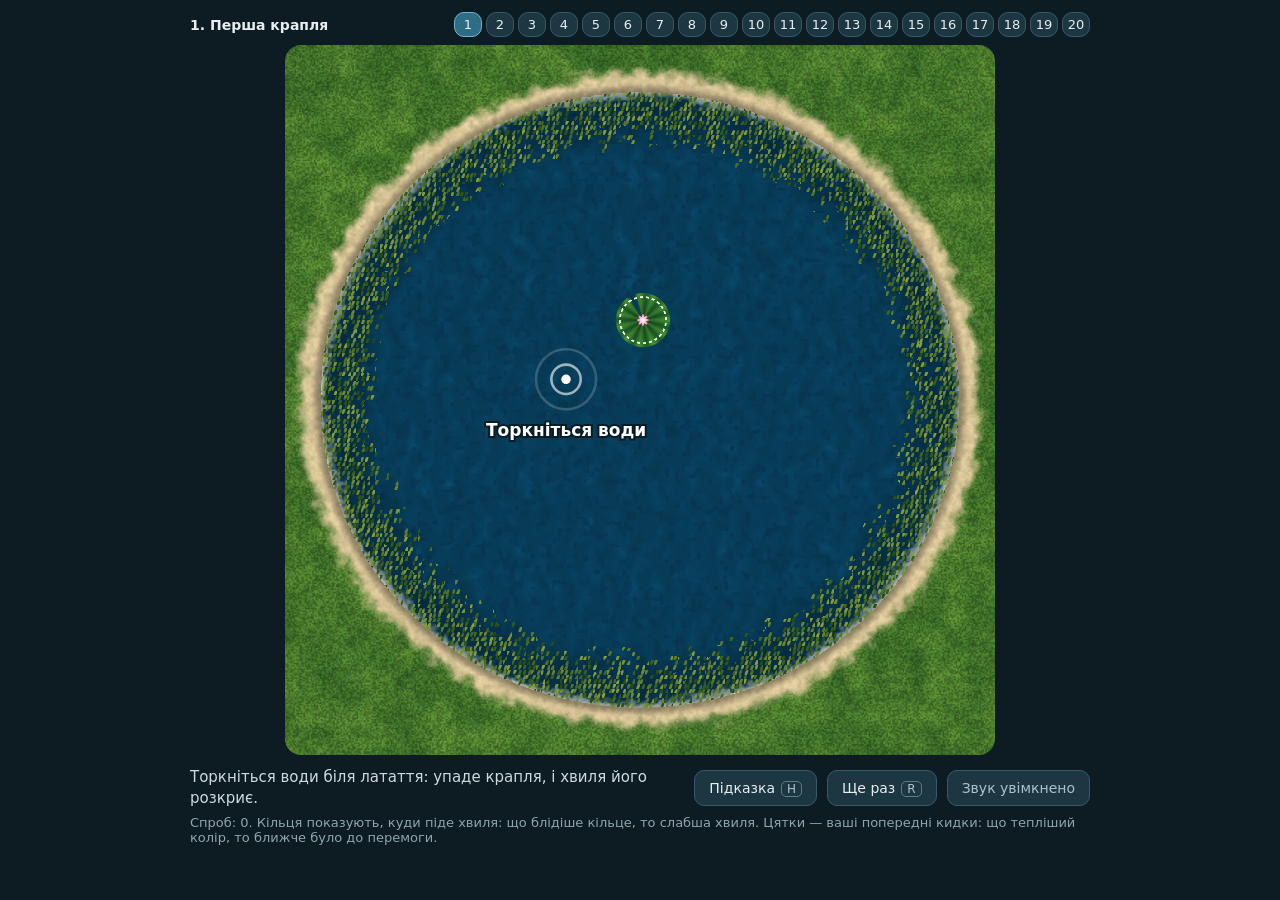
==== index.html @ 1f152b5c "Levels 11-20: harder ponds and four more melodies Ten more levels that combine what the first ten ta" ====
<!doctype html>
<html lang="uk"><head><meta charset="utf-8"><meta name="viewport" content="width=device-width,initial-scale=1">
<title>Pleso: одна крапля</title>
<style>
html,body{margin:0;height:100%;background:#0d1b22;color:#e8eef0;font-family:system-ui,-apple-system,Segoe UI,sans-serif}
#wrap{display:flex;flex-direction:column;align-items:center;padding:12px;box-sizing:border-box;min-height:100%}
#top{display:flex;align-items:center;gap:8px;width:100%;max-width:900px;margin-bottom:8px;font-size:14px;color:#a9c3ce}
#top b{font-weight:600;color:#e8eef0;margin-right:auto}
.lv{width:28px;padding:4px 0;text-align:center;font-size:13px}
.lv.done{color:#8fe0b8;border-color:#3f8f72}
#lvs{display:flex;gap:4px;flex-wrap:wrap;justify-content:flex-end}
.lv.cur{background:#2f6d86;border-color:#6fb3cf}
#stage{position:relative;border-radius:16px;overflow:hidden;touch-action:none;cursor:crosshair}
#stage canvas{position:absolute;left:0;top:0;width:100%;height:100%;display:block}
#ov{transition:opacity .3s}
.barx{position:absolute;left:0;width:100%;height:0;background:#000;transition:height .7s cubic-bezier(.2,.7,.2,1)}
#bt{top:0}#bb{bottom:0}
#stage.fin .barx{height:9%}
#rep{position:absolute;left:4%;top:11%;font-size:13px;letter-spacing:.14em;color:#ffe2b0;opacity:0;transition:opacity .4s;pointer-events:none}
#rep.on{opacity:.9}
#fin{position:absolute;left:0;right:0;bottom:13%;text-align:center;opacity:0;transform:translateY(10px);transition:opacity 1s,transform 1s;pointer-events:none;text-shadow:0 2px 14px rgba(0,0,0,.55)}
#fin.on{opacity:1;transform:none}
#fin b{display:block;font-weight:600;font-size:clamp(24px,5.4vw,48px);color:#fff}
#fin span{font-size:clamp(14px,2.4vw,19px);color:#ffe2b0}
#card{position:absolute;inset:0;display:none;align-items:center;justify-content:center;background:rgba(6,18,24,.55)}
#card.on{display:flex}
#card div{max-width:420px;margin:16px;background:#13303c;border:1px solid #37596a;border-radius:16px;padding:22px 24px;text-align:center}
#card small{letter-spacing:.14em;color:#8fc7dc;font-size:12px}
#card h2{margin:8px 0 10px;font-size:24px;font-weight:600}
#card p{margin:0 0 18px;font-size:15px;line-height:1.5;color:#cfdadd}
#bar{display:flex;gap:10px;align-items:center;margin-top:12px;width:100%;max-width:900px}
#msg{flex:1;font-size:15px;line-height:1.4;min-height:42px;color:#cfdadd}
button{font:inherit;font-size:14px;color:#e8eef0;background:#1c3642;border:1px solid #37596a;border-radius:10px;padding:9px 14px;cursor:pointer;white-space:nowrap}
button:hover{background:#25485a}
button.go{background:#2f8f6f;border-color:#63c9a4;color:#fff}
#next,#listen,#clisten{display:none}
kbd{font:inherit;font-size:12px;border:1px solid #5b7d8d;border-radius:5px;padding:0 5px;margin-left:6px;color:#a9c3ce}
#sub{font-size:13px;color:#8fa6af;margin-top:6px;width:100%;max-width:900px}
#snd{color:#a9c3ce}
@media (max-width:600px){#top{flex-wrap:wrap}#top b{flex-basis:100%}#lvs{justify-content:flex-start}#bar{flex-wrap:wrap;gap:8px}#msg{flex-basis:100%;min-height:58px;font-size:14px}#bar button{flex:1}.lv{width:27px;font-size:13px}#sub{font-size:12px}}
@media (pointer:coarse){kbd{display:none}}
</style></head><body><div id="wrap">
<div id="top"><b id="lvname"></b><span id="lvs"></span></div>
<div id="stage"><canvas id="gl"></canvas><canvas id="ov"></canvas><div class="barx" id="bt"></div><div class="barx" id="bb"></div><div id="rep">ПОВТОР</div><div id="fin"><b id="fint"></b><span id="fins"></span></div>
<div id="card"><div><small id="cnum"></small><h2 id="cname"></h2><p id="ctext"></p><button id="clisten">Послухати</button> <button class="go" id="cgo">Почати</button></div></div></div>
<div id="bar"><div id="msg"></div><button id="listen">Мелодія<kbd>M</kbd></button><button id="hint">Підказка<kbd>H</kbd></button><button id="again">Ще раз<kbd>R</kbd></button><button id="next" class="go">Далі<kbd>N</kbd></button><button id="snd"></button></div>
<div id="sub">Спроб: <span id="tries">0</span>. Кільця показують, куди піде хвиля: що блідіше кільце, то слабша хвиля. Цятки — ваші попередні кидки: що тепліший колір, то ближче було до перемоги.</div>
</div>
<script id="fs" type="x-shader/x-fragment">#version 300 es
precision highp float;
in vec2 v;out vec4 o;
uniform sampler2D uH;uniform float uT,uF,uTilt,uFin,uBase;uniform vec3 uCP,uCT,uUp;
uniform vec4 uPond,uB[4],uBar[3];uniform vec3 uLand[2],uRock[3];uniform float uLt[4];uniform float uReed,uWallW;uniform vec3 uWeed[2];uniform vec4 uWall[4];
const float N=120.;
float hash(vec2 p){p=fract(p*vec2(123.34,456.21));p+=dot(p,p+45.32);return fract(p.x*p.y);}
float noise(vec2 p){vec2 i=floor(p),f=fract(p);f=f*f*(3.-2.*f);return mix(mix(hash(i),hash(i+vec2(1,0)),f.x),mix(hash(i+vec2(0,1)),hash(i+vec2(1,1)),f.x),f.y);}
float fbm(vec2 p){float a=.5,s=0.;for(int i=0;i<4;i++){s+=a*noise(p);p=p*2.03+7.1;a*=.5;}return s;}
float H(vec2 s){return texture(uH,s/N).r;}
float ell(vec2 s){vec2 q=(s-uPond.xy)/uPond.zw;return dot(q,q);}
float depthAt(vec2 s){float d=min(1.,(1.-ell(s))*uBase);for(int i=0;i<3;i++){vec2 q=s-uBar[i].xy;d-=uBar[i].z*exp(-dot(q,q)/uBar[i].w);}return clamp(d,.1,1.);}
float shore(vec2 s){float r=(1.-sqrt(ell(s)))*min(uPond.z,uPond.w);for(int i=0;i<2;i++)r=min(r,length(s-uLand[i].xy)-uLand[i].z);return r;}
float segd(vec2 p,vec4 a){vec2 d=a.zw-a.xy,q=p-a.xy;float t=clamp(dot(q,d)/max(dot(d,d),1e-4),0.,1.);return length(q-d*t);}
float wallD(vec2 s){return min(min(segd(s,uWall[0]),segd(s,uWall[1])),min(segd(s,uWall[2]),segd(s,uWall[3])))-uWallW;}
float caus(vec2 p,float t){const float TAU=6.28318;p=mod(p,TAU)-250.;vec2 i=p;float c=1.,k=.005;
for(int n=0;n<4;n++){float tt=t*(1.-(3.5/float(n+1)));i=p+vec2(cos(tt-i.x)+sin(tt+i.y),sin(tt-i.y)+cos(tt+i.x));c+=1./length(vec2(p.x/(sin(i.x+tt)/k),p.y/(cos(i.y+tt)/k)));}
c/=4.;c=1.17-pow(c,1.4);return pow(abs(c),8.);}
vec3 sunCol(){return mix(vec3(1.,.97,.9),vec3(1.,.66,.3),uFin);}
vec3 sky(vec3 d,vec3 L){float z=max(d.z,0.);
vec3 day=mix(vec3(.8,.88,.97),vec3(.3,.55,.92),pow(z,.5)),eve=mix(vec3(1.,.6,.28),vec3(.26,.28,.55),pow(z,.42));
vec3 c=mix(day,eve,uFin);
float cl=smoothstep(.5,.75,fbm(d.xy/(z+.25)*1.3+uT*.01));c=mix(c,mix(vec3(1.),vec3(1.,.72,.55),uFin),cl*.5);
float sd=max(dot(d,L),0.);c+=sunCol()*pow(sd,22.)*.3*(.4+uFin);return c;}
float sph(vec3 ro,vec3 rd,vec3 c,float r){vec3 oc=ro-c;float b=dot(oc,rd),h=b*b-dot(oc,oc)+r*r;if(h<0.)return -1.;return -b-sqrt(h);}
void main(){vec2 p=vec2(v.x*2.-1.,1.-v.y*2.);
vec3 fw=normalize(uCT-uCP),rt=normalize(cross(uUp,fw)),up=cross(fw,rt);
vec3 rd=normalize(fw*uF+rt*p.x+up*p.y),ro=uCP;
vec3 L=normalize(mix(vec3(-.45,-.55,.7),vec3(-.16,-.92,.2),uFin)),SC=sunCol();
vec3 V=normalize(mix(vec3(0.,.33,1.),-rd,uTilt));
vec3 col;float tHit=1e9;
if(rd.z>-1e-4){col=sky(rd,L)+SC*pow(max(dot(rd,L),0.),600.)*6.;}
else{float t=-ro.z/rd.z;vec2 s=(ro+rd*t).xy;float sh=shore(s);
if(sh>=0.){t=(H(s)*15.*uTilt-ro.z)/rd.z;s=(ro+rd*t).xy;sh=shore(s);}
tHit=t;
if(sh<0.){float tt=clamp(-sh/6.,0.,1.);
vec3 sand=vec3(.86,.78,.6)*(.86+.28*fbm(s*1.3));
vec3 grass=mix(vec3(.17,.36,.13),vec3(.38,.56,.2),fbm(s*.3))*(.75+.5*noise(s*4.));
col=mix(sand,grass,smoothstep(.3,.75,tt+(fbm(s*.45)-.5)*.6));
if(uReed<.5){float st=smoothstep(-3.6,-.2,sh+(noise(s*.7)-.5)*1.6);vec2 gc=floor(s*.55+vec2(0.,floor(s.x*.55)*.5));vec3 stc=vec3(.6,.58,.54)*(.62+.5*hash(gc))*(.8+.3*fbm(s*2.));col=mix(col,stc,st);}
col*=mix(.66,1.,smoothstep(0.,1.8,-sh));col*=mix(vec3(1.),vec3(1.05,.8,.62),uFin);}
else{float h=H(s),e=.75;float hx=H(s+vec2(e,0))-H(s-vec2(e,0)),hy=H(s+vec2(0,e))-H(s-vec2(0,e));
vec2 a=vec2(noise(s*.8+vec2(uT*.55,0.))-.5,noise(s*.8+vec2(5.,uT*.45))-.5)*.05+(vec2(noise(s*2.6-uT*.9),noise(s*2.6+uT*.8+9.))-.5)*.02;
vec3 n=normalize(vec3(-hx*19.-a.x*.6,-hy*19.-a.y*.6,1.));
float dep=depthAt(s);vec2 sb=s+n.xy*(2.+11.*dep)+rd.xy/max(-rd.z,.15)*dep*3.*uTilt;if(shore(sb)<.3)sb=s;
vec3 bt=vec3(.86,.78,.6)*(.8+.32*fbm(sb*.8));
bt*=.92+.08*sin(sb.x*1.5+sin(sb.y*.45)*2.+fbm(sb*.3)*6.);
float pb=smoothstep(.7,.76,noise(sb*1.1+30.));bt=mix(bt,vec3(.46,.44,.4)*(.8+.4*noise(sb*4.)),pb*.7);
float lap=H(s+vec2(1,0))+H(s-vec2(1,0))+H(s+vec2(0,1))+H(s-vec2(0,1))-4.*h;
float ca=caus(sb*.36,uT*.65)*(1.15-.75*dep)+max(-lap,0.)*10.;
bt*=(.74+ca)*mix(vec3(1.),vec3(1.1,.85,.6),uFin);
vec3 tr=exp(-dep*dep*vec3(4.4,1.75,1.05));
col=bt*tr+mix(vec3(.01,.16,.28),vec3(.05,.1,.2),uFin)*(1.-tr);col*=1.+clamp(h*6.5,-.4,.7);
col+=mix(vec3(.85,.95,1.),vec3(1.,.85,.6),uFin)*smoothstep(.02,.09,h)*.32;
vec2 so=-normalize(L.xy)*(.6+uFin*1.4);
col*=mix(.6,1.,smoothstep(-.3,1.5,wallD(s-so*2.5)));
for(int i=0;i<3;i++){float ds=length(s-uRock[i].xy-so*uRock[i].z);col*=mix(.6,1.,smoothstep(uRock[i].z*.9,uRock[i].z*1.2,ds));}
for(int i=0;i<4;i++){float dg=length(s-uB[i].xy);col+=vec3(1.,.55,.12)*exp(-dg*dg/60.)*uFin*uB[i].w*(.45+.15*sin(uT*5.+float(i)));}
float F=.03+.97*pow(1.-max(dot(n,V),0.),5.);
vec3 R=reflect(-V,n);R.z=abs(R.z);
col=mix(col,sky(R,L),clamp(F*1.3,0.,.92));
float sd=max(dot(R,L),0.);col+=SC*(pow(sd,300.)*3.2+pow(sd,40.)*.25*uFin);
float fo=smoothstep(1.7,0.,sh+(noise(s*1.6+uT*.35)-.5)*1.5+sin(uT*1.4+s.x*.3+s.y*.2)*.3);col=mix(col,vec3(.96,.98,.99)*mix(vec3(1.),vec3(1.,.85,.7),uFin),fo*.6);
vec3 TN=mix(vec3(1.),vec3(1.08,.84,.66),uFin*.7);
for(int i=0;i<2;i++){float dw=length(s-uWeed[i].xy)-uWeed[i].z+1.+(fbm(s*.45+float(i)*7.)-.5)*4.5;
float m=smoothstep(1.2,-1.8,dw)*smoothstep(.3,.52,noise(s*2.7+n.xy*3.)+noise(s*6.9)*.4);
vec3 wc=mix(vec3(.17,.4,.09),vec3(.52,.74,.2),noise(s*5.3+3.))*(.72+.45*max(dot(n,L),0.))*TN;col=mix(col,wc,m*.93);}
if(uReed>.5){float rb=smoothstep(10.5,3.5,sh+(fbm(s*.55)-.5)*4.);col*=1.-rb*.22;
vec2 gg=floor(s*1.25);vec2 cc=(gg+.5+(vec2(hash(gg+3.1),hash(gg+7.7))-.5)*.75)/1.25;vec2 q=s-cc-vec2(sin(uT*1.3+gg.x)*.06,0.);
float dd=length(vec2(q.x+q.y*.35,q.y*.42));float stalk=smoothstep(.36,.14,dd)*step(1.02-rb*.9,hash(gg+.37));
col=mix(col,mix(vec3(.13,.27,.07),vec3(.5,.58,.22),hash(gg+1.7))*(.8+.4*max(dot(n,L),0.))*TN,stalk);}
for(int i=0;i<4;i++){vec2 q=s-uB[i].xy;float sc=1.+clamp(H(uB[i].xy)*2.4,-.12,.32);float r=length(q)/sc;if(r<5.4){float a=atan(q.y,q.x),w=uB[i].z,lit=uB[i].w;
float notch=smoothstep(.05,.2,abs(a-(float(i)*1.3-2.))-.02);
float pad=smoothstep(4.7,4.45,r)*notch;
vec3 pc=mix(vec3(.11,.38,.15),vec3(.27,.56,.2),.5+.5*cos(a*11.))*(.7+.4*r/4.7)*(.65+.55*max(dot(n,L),0.))*TN*(.9+.5*(sc-1.));
col=mix(col,pc,pad*.97);
col=mix(col,vec3(1.,1.,.95),(1.-lit)*.95*smoothstep(.24,.06,abs(length(q)-3.9))*step(.45,fract(a*3.82)));
float ro2=1.15+2.65*w,l1=.5+.5*pow(abs(cos(a*4.)),.55),l2=.5+.5*pow(abs(sin(a*4.)),.55);
float p1=smoothstep(ro2*l1,ro2*l1-.28,r);vec3 c1=mix(vec3(1.,.96,.95),vec3(.96,.5,.7),smoothstep(0.,ro2,r))*(.82+.18*smoothstep(ro2*l1,ro2*l1*.6,r));
col=mix(col,c1*TN,p1);
float ri=ro2*.63,p2=smoothstep(ri*l2,ri*l2-.22,r);vec3 c2=mix(vec3(1.),vec3(1.,.7,.82),smoothstep(0.,ri,r))*(.86+.14*smoothstep(ri*l2,ri*l2*.6,r));
col=mix(col,c2*TN,p2);
float cr=.3+.6*min(w,1.);col=mix(col,mix(vec3(.9,.62,.16),vec3(1.,.86,.32),lit),smoothstep(cr,cr-.18,r)*smoothstep(.2,.55,w));
col+=vec3(.42,.26,.06)*lit*(.6+uFin)*smoothstep(4.2,0.,r)*(.75+.25*sin(uT*5.+float(i)));}}
}
float fd=length(s-60.);col=mix(col,sky(normalize(vec3(rd.xy,.02)),L),smoothstep(110.,700.,fd)*uTilt);}
vec3 Hh=normalize(L+V);
for(int i=0;i<3;i++){if(uRock[i].z<.5)continue;vec3 c=vec3(uRock[i].xy,-uRock[i].z*.3);float ts=sph(ro,rd,c,uRock[i].z*1.05);if(ts>0.&&ts<tHit){tHit=ts;vec3 q=ro+rd*ts;vec2 s=q.xy;
vec3 n=normalize(normalize(q-c)+vec3((noise(s*1.7)-.5)*.5,(noise(s*1.7+4.)-.5)*.5,0.));
vec3 base=vec3(.56,.55,.52)*(.72+.5*fbm(s*.9+float(i)*3.));base=mix(base,vec3(.3,.36,.22),smoothstep(.55,.8,fbm(s*.7+2.))*.5);
col=base*(.3+.9*max(dot(n,L),0.))*mix(vec3(1.),vec3(1.15,.8,.55),uFin)+SC*pow(max(dot(n,Hh),0.),30.)*.12;col*=mix(.55,1.,smoothstep(0.,2.,q.z));}}
if(rd.z<-1e-4){for(int k=0;k<6;k++){float zz=2.5-float(k)*.5,tk=(zz-ro.z)/rd.z;if(tk>tHit)break;vec2 s=(ro+rd*tk).xy;if(wallD(s)<0.&&shore(s)>-3.){
vec2 gc=floor(vec2(s.x*.4+floor(s.y*.7)*.5,s.y*.7));vec3 base=vec3(.6,.58,.54)*(.7+.35*hash(gc))*(.82+.3*fbm(s*1.9));
col=base*(k==0?.72+.4*max(L.z,0.):.5)*mix(vec3(1.),vec3(1.15,.8,.55),uFin);tHit=tk;break;}}}
for(int i=0;i<4;i++){if(uB[i].w>.5){vec2 c=uB[i].xy;float dd=dot(rd.xy,rd.xy)+1e-5,tb=dot(c-ro.xy,rd.xy)/dd,zb=ro.z+rd.z*tb,d=length(ro.xy+rd.xy*tb-c),lt=uLt[i],hg=9.+34.*exp(-lt*1.3);
float g=exp(-d*d/(1.2+2.5*exp(-lt*3.)))*smoothstep(0.,1.5,zb)*exp(-max(zb,0.)/hg)*step(0.,tb)*step(tb,tHit+3.);
col+=vec3(1.,.78,.35)*g*(.55+1.6*exp(-lt*2.))*uTilt;}}
col*=1.-uFin*.35*smoothstep(.5,1.4,length(p));
o=vec4(col,1.);}
</script>
<script>
//CORE>
const N=120,STEPS=760,DAMP=0.9982,RB=10;
const blk=new Uint8Array(N*N),dep=new Float32Array(N*N),c2=new Float32Array(N*N),dmp=new Float32Array(N*N),cE=new Float32Array(N*N),cS=new Float32Array(N*N);
let LV=null,BUOYS=[],U=new Float32Array(N*N),P=new Float32Array(N*N),Q=new Float32Array(N*N),MX=[],ARR=[],STEP=0;
function segd(x,y,a){const dx=a[2]-a[0],dy=a[3]-a[1],t=Math.max(0,Math.min(1,((x-a[0])*dx+(y-a[1])*dy)/(dx*dx+dy*dy||1)));return Math.hypot(x-a[0]-dx*t,y-a[1]-dy*t)}
function buildLevel(L){LV=L;BUOYS=L.lilies;blk.fill(0);const[cx,cy,rx,ry]=L.pond;
for(let y=0;y<N;y++)for(let x=0;x<N;x++){const i=y*N+x;const e=((x-cx)/rx)**2+((y-cy)/ry)**2;let out=e>=1||x<1||y<1||x>N-2||y>N-2;
let sh=(1-Math.sqrt(e))*Math.min(rx,ry);
for(const[lx,ly,lr]of L.lands||[]){const dl=Math.hypot(x-lx,y-ly)-lr;if(dl<0)out=true;sh=Math.min(sh,dl)}
if(out){blk[i]=1;dep[i]=0;c2[i]=0;dmp[i]=0;continue}
for(const[rx2,ry2,rr]of L.rocks||[])if((x-rx2)**2+(y-ry2)**2<rr*rr)blk[i]=1;
for(const w of L.walls||[])if(segd(x,y,w)<w[4])blk[i]=1;
let d=Math.min(1,(1-e)*L.base);for(const[bx,by,ba,bw]of L.bars||[])d-=ba*Math.exp(-((x-bx)**2+(y-by)**2)/bw);
d=Math.max(0.1,Math.min(1,d));dep[i]=d;c2[i]=0.25*(0.22+0.78*d);
let a=0;if(L.reeds&&sh<RB)a=0.5*((RB-sh)/RB)**2;
for(const[wx,wy,wr]of L.weeds||[]){const dd=Math.hypot(x-wx,y-wy);if(dd<wr)a=Math.max(a,0.05*Math.min(1,(wr-dd)/3))}
dmp[i]=1-a}
for(let i=0;i<N*N-N;i++){cE[i]=blk[i]||blk[i+1]?0:0.5*(c2[i]+c2[i+1]);cS[i]=blk[i]||blk[i+N]?0:0.5*(c2[i]+c2[i+N])}
simReset()}
function simReset(){U.fill(0);P.fill(0);Q.fill(0);MX=BUOYS.map(()=>0);ARR=BUOYS.map(()=>0);STEP=0}
function simDrop(dx,dy){for(let y=-7;y<=7;y++)for(let x=-7;x<=7;x++){const X=dx+x,Y=dy+y;if(X<1||Y<1||X>=N-1||Y>=N-1||blk[Y*N+X])continue;const v=-Math.exp(-(x*x+y*y)/7);U[Y*N+X]=v;P[Y*N+X]=v}}
function simTick(){for(let y=1;y<N-1;y++)for(let x=1;x<N-1;x++){const i=y*N+x;if(blk[i])continue;const c=U[i];
Q[i]=(c+(c-P[i])*dmp[i]+cE[i]*(U[i+1]-c)+cE[i-1]*(U[i-1]-c)+cS[i]*(U[i+N]-c)+cS[i-N]*(U[i-N]-c))*DAMP}
const q=P;P=U;U=Q;Q=q;STEP++;
for(let k=0;k<BUOYS.length;k++){const v=Math.abs(U[BUOYS[k][1]*N+BUOYS[k][0]]);if(v>MX[k])MX[k]=v;if(!ARR[k]&&v>=LV.T)ARR[k]=STEP}}
function judge(){const t=LV.tune,n=BUOYS.length;if(ARR.some(a=>!a))return{ok:0,err:999,ord:[]};const ord=BUOYS.map((_,k)=>k).sort((a,b)=>ARR[a]-ARR[b]);let ok=1,err=0;
for(let i=0;i<n;i++){if(t.f[ord[i]]!==t.f[i])ok=0;if(i){if(ARR[ord[i]]-ARR[ord[i-1]]<5)ok=0;err=Math.max(err,Math.abs(ARR[ord[i]]-ARR[ord[0]]-t.on[i]*t.unit))}}
if(err>t.tol)ok=0;return{ok,err,ord}}
function canDrop(x,y){if(x<1||y<1||x>=N-1||y>=N-1||blk[y*N+x])return 0;for(const[bx,by]of BUOYS)if(Math.hypot(bx-x,by-y)<16)return 0;return 1}
//<CORE
const LEVELS=[
{name:'Перша крапля',nocard:1,lesson:'Торкніться води: упаде крапля, і хвиля розкриє латаття. Що ближче крапля, то вища хвиля.',pond:[60,60,54,52],reeds:1,base:30,lilies:[[60,46]],T:0.0689,hint:[51,60,13],best:[47,56]},
{name:'Відстань',lesson:'Що далі біжить хвиля, то нижчою вона стає. Знайдіть місце, звідки хвиля дійде до обох латать ще високою.',pond:[60,60,54,50],reeds:1,base:30,lilies:[[30,60],[90,60]],T:0.0646,hint:[63,63,13],best:[59,59]},
{name:'Камінь',lesson:'Камінь затуляє хвилю: за ним лишається тиха тінь. Киньте краплю так, щоб жодне латаття не сховалося за каменем.',pond:[60,60,54,50],reeds:1,base:30,rocks:[[70,60,8]],lilies:[[30,60],[92,60]],T:0.0611,hint:[64,54,13],best:[68,50]},
{name:'Щілина',lesson:'Крізь вузьку щілину хвиля виходить новим колом, ніби там упала ще одна крапля. Так вона потрапляє за стіну.',pond:[60,60,55,52],reeds:1,base:30,walls:[[4,60,53,60,2.2],[67,60,116,60,2.2]],lilies:[[34,88],[86,88],[60,26]],T:0.0366,hint:[63,58,13],best:[59,62]},
{name:'Мілина',lesson:'Світле дно — це мілина. Над нею хвиля сповільнюється і росте вгору, як цунамі біля берега. Лататтю на мілині вистачить і далекої хвилі.',pond:[60,60,55,50],reeds:1,base:30,bars:[[90,60,.9,260]],lilies:[[28,60],[90,60]],T:0.0836,hint:[45,54,13],best:[41,50]},
{name:'Ряска',lesson:'Ряска на поверхні гасить хвилю. Знайдіть місце, звідки хвиля обійде зелену пляму.',pond:[60,60,55,50],reeds:1,base:30,weeds:[[60,60,14]],lilies:[[28,60],[92,60]],T:0.0622,hint:[63,39,13],best:[59,35]},
{name:'Відбиття',lesson:'Очерет хвилю гасив, а кам’яний берег її відбиває. У довгому ставку відбиті хвилі знову сходяться в одній точці на іншому кінці.',pond:[60,60,56,36],base:30,lilies:[[103,60]],T:0.181,hint:[21,63,13],best:[17,59]},
{name:'Лінза',lesson:'Над мілиною хвиля завертає, як світло в лінзі. Кругла мілина збирає хвилю в одну точку за собою.',pond:[60,60,54,56],reeds:1,base:30,bars:[[60,58,.9,200]],lilies:[[60,20],[60,92]],T:0.0574,hint:[63,42,13],best:[59,38]},
{name:'Ставок',lesson:'Тепер усе разом: відстань, каміння, мілини, ряска і кам’яні береги. Одна крапля, чотири латаття.',pond:[60,60,56,53],base:2.6,lands:[[64,122,24],[-4,14,26]],rocks:[[44,60,7],[80,44,6],[72,86,8]],bars:[[60,30,.75,260],[92,66,.7,180],[26,80,.6,200]],weeds:[[52,84,8]],lilies:[[24,50],[90,24],[40,98],[100,78]],T:0.0536,hint:[33,36,13],best:[29,32]},
{name:'Щедрик',lesson:'Кожне латаття — це нота, і хвиля грає їх по черзі. Знайдіть місце, звідки одна крапля зіграє «Щедрик»: рожева, жовта, знову рожева, синя. Кільця показують, куди хвиля дійде раніше.',pond:[60,60,54,50],reeds:1,base:30,lilies:[[40,60],[61,32],[79,87],[100,53]],T:0.012,tune:{title:'«Щедрик»',f:[466.16,440,466.16,392],on:[0,2,3,4],unit:30,tol:20},hint:[24,63,13],best:[20,59]},
{name:'Доля стукає',lesson:'Три однакові ноти й одна нижча: так починається П\u2019ята симфонія Бетховена. Три сині латаття мають прозвучати рівно одне за одним, а фіолетове останнім.',pond:[60,60,54,50],reeds:1,base:30,lilies:[[60,78],[37,73],[87,57],[50,35]],T:0.012,tune:{title:'мотив Бетховена',f:[392,392,392,311.13],on:[0,1,2,3],unit:30,tol:16},hint:[56,91,13],best:[60,95]},
{name:'Канал',lesson:'Між двома стінами хвилі нікуди розходитися, тому вона майже не слабшає. Канал донесе її до далекого латаття.',pond:[60,60,55,52],reeds:1,base:30,walls:[[52,52,108,52,2.2],[52,68,108,68,2.2]],lilies:[[102,60],[30,30],[30,90]],T:0.0718,hint:[30,63,13],best:[26,59]},
{name:'Ода за стіною',lesson:'Початок «Оди до радості»: дві зелені ноти, оранжева, синя. Дві з них сховані за стіною, і хвиля дістанеться до них лише крізь щілину.',pond:[60,60,54,50],reeds:1,base:30,walls:[[60,4,60,50,2.2],[60,70,60,116,2.2]],lilies:[[42,60],[41,32],[71,60],[81,44]],T:0.012,tune:{title:'«Оду до радості»',f:[329.63,329.63,349.23,392],on:[0,1,2,3],unit:30,tol:16},hint:[29,63,13],best:[25,59]},
{name:'Дві щілини',lesson:'У стіні дві щілини, і з кожної виходить своя хвиля. Знайдіть місце, звідки хвиля пройде на обидва боки стіни.',pond:[60,60,55,52],reeds:1,base:30,walls:[[4,56,38,56,2.2],[50,56,70,56,2.2],[82,56,116,56,2.2]],lilies:[[60,92],[60,24]],T:0.0423,hint:[45,60,13],best:[41,56]},
{name:'Три мілини',lesson:'Три латаття стоять на мілинах, одне на глибині. Згадайте: на мілині хвиля росте сама.',pond:[60,60,55,53],reeds:1,base:30,bars:[[92,40,.9,200],[92,84,.9,200],[40,96,.9,160]],lilies:[[92,40],[92,84],[40,96],[26,40]],T:0.0837,hint:[45,51,13],best:[41,47]},
{name:'Щедрик на мілині',lesson:'Знову «Щедрик», але посеред ставка мілина. Над нею хвиля йде повільніше, тож нота за мілиною запізнюється.',pond:[60,60,54,50],reeds:1,base:30,bars:[[60,60,.9,260]],lilies:[[40,60],[54,26],[73,54],[88,90]],T:0.012,tune:{title:'«Щедрик»',f:[466.16,440,466.16,392],on:[0,2,3,4],unit:30,tol:16},hint:[27,63,13],best:[23,59]},
{name:'Еліпс і ряска',lesson:'Прямий шлях закрила ряска. Але кам\u2019яні береги довгого ставка все одно зберуть хвилю в одну точку.',pond:[60,60,38,56],base:30,weeds:[[60,60,11]],lilies:[[60,101]],T:0.1368,hint:[63,24,13],best:[59,20]},
{name:'Коліно',lesson:'Канал повертає за ріг. Хвиля поверне разом із ним.',pond:[60,60,55,52],reeds:1,base:30,walls:[[30,30,94,30,2.2],[30,44,80,44,2.2],[94,30,94,98,2.2],[80,44,80,98,2.2]],lilies:[[87,90],[36,80]],T:0.0258,hint:[27,45,13],best:[23,41]},
{name:'Щедрик і скеля',lesson:'Скеля стоїть на шляху до однієї з нот. Хвиля обійде її, але дорога в обхід довша, і нота прозвучить пізніше.',pond:[60,60,54,50],reeds:1,base:30,rocks:[[58,60,12]],lilies:[[38,60],[55,28],[76,52],[91,82]],T:0.012,tune:{title:'«Щедрик»',f:[466.16,440,466.16,392],on:[0,2,3,4],unit:30,tol:14},hint:[25,64,13],best:[21,60]},
{name:'Плесо',lesson:'Останній ставок: стіна зі щілиною, камінь, мілина і ряска. Одна крапля, чотири латаття.',pond:[60,60,56,54],base:30,walls:[[60,6,60,44,2.2],[60,60,60,114,2.2]],rocks:[[32,78,7]],bars:[[98,36,.9,200]],weeds:[[84,84,10]],lilies:[[30,30],[98,36],[28,98],[96,92]],T:0.0282,hint:[58,54,13],best:[62,50]}];
const $=id=>document.getElementById(id);
const stage=$('stage'),glc=$('gl'),ov=$('ov'),g=ov.getContext('2d'),finEl=$('fin'),card=$('card');
const gl=glc.getContext('webgl2',{antialias:false});
const say=t=>$('msg').textContent=t;
const SPEED=150,LAST=LEVELS.length-1;
let lvI=0,T=0.068,state='card',tries=0,marks=[],splash=null,hintLv=0,acc=0,last=performance.now(),size=600;
let camK=0,camGoal=0,camDur=1.8,theta=0,finT=0,ringT=0,tscale=1,fin=0,finGoal=0,phase='',dropAt=null;
let disp=[0,0,0,0],wasLit=[0,0,0,0],bursts=[],litOrder=[],closing=false;
let hover=null,isDown=false,tt=null,ttKey='',lastRes=null,stars=0,lastJ=null;
const PITCH={466.16:'#ff8fc0',440:'#ffd95a',392:'#6fc3ff',311.13:'#c79bff',329.63:'#8fe08a',349.23:'#ffab5e'};
function note(f,t0){tone(f,t0||0,1.2,0.13);tone(f*2,t0||0,0.6,0.03)}
function listen(){const t=LEVELS[lvI].tune;if(!t)return;t.f.forEach((f,i)=>note(f,t.on[i]*t.unit/SPEED))}
const store={get(k){try{return localStorage.getItem(k)}catch(e){return null}},set(k,v){try{localStorage.setItem(k,v)}catch(e){}}};
let doneSet=new Set((store.get('pleso-done')||'').split(',').filter(Boolean).map(Number));
let muted=store.get('pleso-mute')==='1',AC=null;
function au(){if(muted)return null;if(!AC){const C=window.AudioContext||window.webkitAudioContext;if(!C)return null;AC=new C()}if(AC.state==='suspended')AC.resume();return AC}
function tone(f,t0,dur,vol,type){const a=au();if(!a)return;const t=a.currentTime+t0,o=a.createOscillator(),gn=a.createGain();o.type=type||'sine';o.frequency.setValueAtTime(f,t);gn.gain.setValueAtTime(0.0001,t);gn.gain.exponentialRampToValueAtTime(vol,t+0.015);gn.gain.exponentialRampToValueAtTime(0.0001,t+dur);o.connect(gn);gn.connect(a.destination);o.start(t);o.stop(t+dur+0.05)}
function plop(){const a=au();if(!a)return;const t=a.currentTime,o=a.createOscillator(),gn=a.createGain();o.frequency.setValueAtTime(540,t);o.frequency.exponentialRampToValueAtTime(105,t+0.17);gn.gain.setValueAtTime(0.0001,t);gn.gain.exponentialRampToValueAtTime(0.3,t+0.012);gn.gain.exponentialRampToValueAtTime(0.0001,t+0.32);o.connect(gn);gn.connect(a.destination);o.start(t);o.stop(t+0.35)}
const NOTES=[523.25,659.25,783.99,987.77];
function chime(k){tone(NOTES[k%4],0,1.3,0.11);tone(NOTES[k%4]*2,0,0.7,0.035)}
function sndLabel(){$('snd').textContent=muted?'Звук вимкнено':'Звук увімкнено'}
function resize(){const css=Math.max(240,Math.min(innerWidth-24,innerHeight-(innerWidth<600?330:190),900)),dpr=Math.min(devicePixelRatio||1,2);stage.style.width=stage.style.height=css+'px';size=Math.round(css*dpr);glc.width=glc.height=ov.width=ov.height=size;if(gl)gl.viewport(0,0,size,size)}
addEventListener('resize',resize);resize();
let prog,U_={},tex;
if(!gl){say('Цей браузер не підтримує WebGL2, тому воду показати не можна.')}else{
const sh=(t,src)=>{const s=gl.createShader(t);gl.shaderSource(s,src);gl.compileShader(s);if(!gl.getShaderParameter(s,gl.COMPILE_STATUS))console.error(gl.getShaderInfoLog(s));return s};
prog=gl.createProgram();gl.attachShader(prog,sh(gl.VERTEX_SHADER,'#version 300 es\nout vec2 v;void main(){vec2 p=vec2(float((gl_VertexID<<1)&2),float(gl_VertexID&2))*2.-1.;v=vec2(p.x*.5+.5,.5-p.y*.5);gl_Position=vec4(p,0.,1.);}'));
gl.attachShader(prog,sh(gl.FRAGMENT_SHADER,$('fs').textContent));gl.linkProgram(prog);if(!gl.getProgramParameter(prog,gl.LINK_STATUS))console.error(gl.getProgramInfoLog(prog));gl.useProgram(prog);
for(const n of['uT','uB','uF','uTilt','uFin','uCP','uCT','uUp','uPond','uLand','uRock','uBar','uBase','uLt','uReed','uWeed','uWall','uWallW'])U_[n]=gl.getUniformLocation(prog,n);
tex=gl.createTexture();gl.bindTexture(gl.TEXTURE_2D,tex);gl.texStorage2D(gl.TEXTURE_2D,1,gl.R16F,N,N);
gl.texParameteri(gl.TEXTURE_2D,gl.TEXTURE_MIN_FILTER,gl.LINEAR);gl.texParameteri(gl.TEXTURE_2D,gl.TEXTURE_MAG_FILTER,gl.LINEAR);gl.texParameteri(gl.TEXTURE_2D,gl.TEXTURE_WRAP_S,gl.CLAMP_TO_EDGE);gl.texParameteri(gl.TEXTURE_2D,gl.TEXTURE_WRAP_T,gl.CLAMP_TO_EDGE);
gl.bindVertexArray(gl.createVertexArray())}
const lvs=$('lvs');LEVELS.forEach((L,k)=>{const b=document.createElement('button');b.className='lv';b.textContent=k+1;b.title=L.name;b.onclick=()=>setLevel(k);lvs.appendChild(b)});
function paintLv(){document.querySelectorAll('.lv').forEach((b,k)=>{b.classList.toggle('cur',k===lvI);b.classList.toggle('done',doneSet.has(k))})}
function setLevel(i){lvI=i;const L=LEVELS[i];buildLevel(L);T=L.T;tries=0;marks=[];hintLv=0;lastRes=null;$('tries').textContent=0;store.set('pleso-level',i);
paintLv();$('lvname').textContent=(i+1)+'. '+L.name;
if(gl){gl.uniform4f(U_.uPond,...L.pond);const ld=new Float32Array([-999,-999,0,-999,-999,0]);(L.lands||[]).forEach((a,k)=>ld.set(a,k*3));gl.uniform3fv(U_.uLand,ld);
const rk=new Float32Array([-999,-999,0,-999,-999,0,-999,-999,0]);(L.rocks||[]).forEach((a,k)=>rk.set([a[0]+.5,a[1]+.5,a[2]],k*3));gl.uniform3fv(U_.uRock,rk);
const br=new Float32Array([0,0,0,1,0,0,0,1,0,0,0,1]);(L.bars||[]).forEach((a,k)=>br.set(a,k*4));gl.uniform4fv(U_.uBar,br);gl.uniform1f(U_.uBase,L.base);
gl.uniform1f(U_.uReed,L.reeds?1:0);const wd=new Float32Array([-999,-999,0,-999,-999,0]);(L.weeds||[]).forEach((a,k)=>wd.set([a[0]+.5,a[1]+.5,a[2]],k*3));gl.uniform3fv(U_.uWeed,wd);
const wl=new Float32Array(16).fill(-999);(L.walls||[]).forEach((a,k)=>wl.set([a[0]+.5,a[1]+.5,a[2]+.5,a[3]+.5],k*4));gl.uniform4fv(U_.uWall,wl);gl.uniform1f(U_.uWallW,L.walls?L.walls[0][4]:1)}
$('listen').style.display=$('clisten').style.display=L.tune?'inline-block':'none';
reset();if(L.nocard){state='idle';card.classList.remove('on');idleText()}else{state='card';$('cnum').textContent='РІВЕНЬ '+(i+1)+' З '+LEVELS.length;$('cname').textContent=L.name;$('ctext').textContent=L.lesson;card.classList.add('on')}}
function begin(){if(state!=='card')return;card.classList.remove('on');state='idle';idleText()}
function idleText(){if(LEVELS[lvI].tune){say('Знайдіть місце, звідки хвиля торкнеться латать у порядку мелодії. Порядок кольорів і ритм показано вгорі в рядку «треба».');return}say(lvI===0&&!tries?'Торкніться води біля латаття: упаде крапля, і хвиля його розкриє.':'Киньте одну краплю. Що вища хвиля дійде до латаття, то ширше воно розкриється. Розкрийте всі до пунктирної межі.')}
function reset(){simReset();if(state!=='card')state='idle';splash=null;wasLit=[0,0,0,0];bursts=[];litOrder=[];closing=false;phase='';camGoal=0;camDur=0.7;finGoal=0;tscale=1;dropAt=null;lastRes=null;lastJ=null;
stage.classList.remove('fin');finEl.classList.remove('on');$('rep').classList.remove('on');$('next').style.display='none';if(state==='idle'){idleText();if(hintLv)showHint()}}
function showHint(){if(hintLv===1)say('Підказка 1: '+LEVELS[lvI].lesson);
if(hintLv===2)say('Підказка 2: шукайте місце всередині жовтого кола.');
if(hintLv>=3)say('Підказка 3: точне місце позначено жовтою цяткою.')}
function hint(){if(state==='card')return;if(hintLv<3)hintLv++;if(state!=='idle')reset();showHint()}
function drop(x,y){simDrop(x,y);dropAt=[x,y];state='run';tries++;$('tries').textContent=tries;marks.push({x,y,s:-1});splash={x,y,t:0};lastRes=null;say('Хвиля йде…');plop()}
function ring(x,y,amp){for(let j=-6;j<=6;j++)for(let i=-6;i<=6;i++){const X=x+i,Y=y+j;if(X<1||Y<1||X>=N-1||Y>=N-1||blk[Y*N+X])continue;const v=-amp*Math.exp(-(i*i+j*j)/6);U[Y*N+X]+=v;P[Y*N+X]+=v}}
function score(){if(!marks.length)return;const m=marks[marks.length-1];if(LV.tune){const j=judge();m.s=j.ok?1:Math.max(0.2,0.95-j.err/70)}else m.s=Math.min(...MX)/T}
function win(){state='win';phase='A';finT=0;ringT=-1;theta=0;win.n=0;score();doneSet.add(lvI);store.set('pleso-done',[...doneSet].join(','));paintLv();
const n=BUOYS.length;$('fint').textContent=n===1?'Латаття розкрилося':n===2?'Обидва розкрилися':n===3?'Усі три розкрилися':'Усі чотири розкрилися';
$('fins').textContent=tries===1?'з першої спроби':'спроба № '+tries;
if(LV.tune){$('fint').textContent='Ставок зіграв '+LV.tune.title;$('fins').textContent='★'.repeat(stars)+'☆'.repeat(3-stars)+(stars===3?'  ритм точний':stars===2?'  ритм майже точний':'  порядок правильний, ритм ще можна вирівняти')}
say(LV.tune?'Мелодія прозвучала правильно.':'Хвиля підняла всі латаття до межі, і вони розкрилися.');$('next').style.display='inline-block';$('next').firstChild.textContent=lvI<LAST?'Далі':'З початку';
if(!LV.tune)[0,2,3].forEach((k,j)=>tone(NOTES[k]/2,0.25+j*0.09,1.6,0.07))}
function next(){setLevel(lvI<LAST?lvI+1:0)}
const DIRS=[];for(let dy=-3;dy<=3;dy++)for(let dx=-3;dx<=3;dx++){if(!dx&&!dy)continue;const gcd=(a,b)=>b?gcd(b,a%b):a;if(gcd(Math.abs(dx),Math.abs(dy))!==1)continue;DIRS.push([dx,dy,Math.hypot(dx,dy)])}
function travel(sx,sy){const d=new Float64Array(N*N).fill(1e9),hp=[],hk=[];const push=(i,k)=>{let n=hp.length;hp.push(i);hk.push(k);while(n>0){const p=(n-1)>>1;if(hk[p]<=k)break;hp[n]=hp[p];hk[n]=hk[p];n=p}hp[n]=i;hk[n]=k};
const pop=()=>{const ti=hp[0],tk=hk[0],li=hp.pop(),lk=hk.pop(),len=hp.length;if(len){let n=0;for(;;){let c=n*2+1;if(c>=len)break;if(c+1<len&&hk[c+1]<hk[c])c++;if(hk[c]>=lk)break;hp[n]=hp[c];hk[n]=hk[c];n=c}hp[n]=li;hk[n]=lk}return[ti,tk]};
d[sy*N+sx]=0;push(sy*N+sx,0);while(hp.length){const[i,k]=pop();if(k>d[i])continue;if(k>265)break;const x=i%N,y=(i-x)/N;
for(const[dx,dy,len]of DIRS){const X=x+dx,Y=y+dy;if(X<1||Y<1||X>=N-1||Y>=N-1)continue;const j=Y*N+X;if(blk[j])continue;let ok=1,cs=c2[i]+c2[j],cn=2;const m=Math.max(Math.abs(dx),Math.abs(dy));for(let q=1;q<m;q++){const mi=Math.round(y+dy*q/m)*N+Math.round(x+dx*q/m);if(blk[mi]){ok=0;break}cs+=c2[mi];cn++}if(!ok)continue;
const nk=k+len/Math.sqrt(cs/cn);if(nk<d[j]){d[j]=nk;push(j,nk)}}}return d}
function contour(d,lv,K){const p=new Path2D();for(let y=1;y<N-2;y++)for(let x=1;x<N-2;x++){const i=y*N+x,a=d[i],b=d[i+1],c=d[i+N+1],e=d[i+N];if(a>1e8||b>1e8||c>1e8||e>1e8)continue;const lo=Math.min(a,b,c,e);if(lo>lv||Math.max(a,b,c,e)<lv)continue;const pts=[];
if((a<lv)!==(b<lv))pts.push(x+(lv-a)/(b-a),y);if((b<lv)!==(c<lv))pts.push(x+1,y+(lv-b)/(c-b));if((e<lv)!==(c<lv))pts.push(x+(lv-e)/(c-e),y+1);if((a<lv)!==(e<lv))pts.push(x,y+(lv-a)/(e-a));
for(let q=0;q+3<pts.length;q+=4){p.moveTo((pts[q]+.5)*K,(pts[q+1]+.5)*K);p.lineTo((pts[q+2]+.5)*K,(pts[q+3]+.5)*K)}}return p}
function heat(s){return s<0?'rgba(255,255,255,.6)':s>=1?'#7be0a0':s>=.85?'#ff9d4d':s>=.6?'#f2cf5b':'#8fb4d6'}
function label(t,x,y,px,col){g.font='600 '+Math.round(14*px)+'px system-ui,sans-serif';g.textAlign='center';g.textBaseline='middle';g.lineWidth=3.5*px;g.strokeStyle='rgba(8,24,32,.85)';g.strokeText(t,x,y);g.fillStyle=col||'#fff';g.fillText(t,x,y)}
function overlay(now){const K=size/N,px=size/600;g.clearRect(0,0,size,size);ov.style.opacity=camK<0.02?1:0;if(camK>=0.02)return;
const L=LEVELS[lvI];
for(const m of marks){const a=(m.x+.5)*K,b=(m.y+.5)*K;g.beginPath();g.arc(a,b,4.2*px,0,7);g.fillStyle=heat(m.s);g.fill();g.lineWidth=1.4*px;g.strokeStyle='rgba(8,24,32,.8)';g.stroke()}
if(L.tune){const t=L.tune;BUOYS.forEach(([x,y],k)=>{g.strokeStyle=PITCH[t.f[k]];g.lineWidth=3*px;g.beginPath();g.arc((x+.5)*K,(y+.5)*K,6.3*K,0,7);g.stroke()});
const w=250*px,h=50*px,x0=(size-w)/2,y0=10*px,ux=42*px;g.fillStyle='rgba(8,24,32,.72)';g.beginPath();g.roundRect(x0,y0,w,h,10*px);g.fill();
g.font=Math.round(11*px)+'px system-ui,sans-serif';g.textAlign='left';g.textBaseline='middle';g.fillStyle='#a9c3ce';g.fillText('треба',x0+10*px,y0+15*px);g.fillText('вийшло',x0+10*px,y0+35*px);
t.f.forEach((f,i)=>{g.fillStyle=PITCH[f];g.beginPath();g.arc(x0+66*px+t.on[i]*ux,y0+15*px,5.5*px,0,7);g.fill()});
const got=BUOYS.map((_,k)=>k).filter(k=>ARR[k]).sort((a,b)=>ARR[a]-ARR[b]);got.forEach(k=>{const u=(ARR[k]-ARR[got[0]])/t.unit;if(u>4.3)return;g.fillStyle=PITCH[t.f[k]];g.beginPath();g.arc(x0+66*px+u*ux,y0+35*px,5.5*px,0,7);g.fill()});
if(state==='done'&&lastJ)lastJ.ord.forEach((k,i)=>label(String(i+1),(BUOYS[k][0]+.5)*K,(BUOYS[k][1]+.5)*K-9.5*K,px,PITCH[t.f[k]]))}
if(hintLv>=2&&state==='idle'){g.strokeStyle='rgba(250,199,117,.95)';g.lineWidth=2.5*px;g.setLineDash([8*px,6*px]);g.beginPath();g.arc(L.hint[0]*K,L.hint[1]*K,L.hint[2]*K,0,7);g.stroke();g.setLineDash([])}
if(hintLv>=3&&state==='idle'){g.fillStyle='#FAC775';g.beginPath();g.arc((L.best[0]+.5)*K,(L.best[1]+.5)*K,5*px,0,7);g.fill();g.strokeStyle='#412402';g.lineWidth=1.5*px;g.stroke()}
if(state==='idle'){
if(lvI===0&&!tries&&!hover){const cx=(L.best[0]+.5)*K,cy=(L.best[1]+.5)*K,ph=(now/1000)%1.6/1.6;
for(let k=0;k<2;k++){const a=(ph+k*.5)%1;g.strokeStyle='rgba(255,255,255,'+(0.85*(1-a))+')';g.lineWidth=2.2*px;g.beginPath();g.arc(cx,cy,(5+a*26)*px,0,7);g.stroke()}
g.fillStyle='#fff';g.beginPath();g.arc(cx,cy,4*px,0,7);g.fill();label('Торкніться води',cx,cy+44*px,px)}
if(hover){const[hx,hy]=hover,cx=(hx+.5)*K,cy=(hy+.5)*K;if(canDrop(hx,hy)){const key=hx+','+hy+','+lvI;if(key!==ttKey){ttKey=key;tt=travel(hx,hy)}
const ph=(now/1000*40)%40;g.lineWidth=2*px;for(let k=0;k<7;k++){const lv=ph+k*40+6;if(lv>262)break;const al=0.9*Math.exp(-lv/95)*Math.min(1,lv/14);g.strokeStyle='rgba(255,255,255,'+al.toFixed(3)+')';g.stroke(contour(tt,lv,K))}
g.strokeStyle='#fff';g.lineWidth=2*px;g.beginPath();g.arc(cx,cy,5*px,0,7);g.stroke()}
else{for(const[x,y]of BUOYS)if(Math.hypot(x-hx,y-hy)<16){g.fillStyle='rgba(240,120,110,.16)';g.strokeStyle='rgba(240,120,110,.7)';g.lineWidth=1.5*px;g.beginPath();g.arc((x+.5)*K,(y+.5)*K,16*K,0,7);g.fill();g.stroke()}
g.strokeStyle='rgba(240,120,110,.95)';g.lineWidth=2.5*px;const r=6*px;g.beginPath();g.moveTo(cx-r,cy-r);g.lineTo(cx+r,cy+r);g.moveTo(cx+r,cy-r);g.lineTo(cx-r,cy+r);g.stroke()}}}
if(state==='done'&&lastRes)BUOYS.forEach(([x,y],k)=>{const f=lastRes[k];label(f>=1?'✓':Math.min(99,Math.round(f*100))+'%',(x+.5)*K,(y+.5)*K-8.5*K,px,f>=1?'#9df0b8':heat(f))});
if(splash&&splash.t<1){const a=splash.t;g.strokeStyle='rgba(255,255,255,'+(0.9*(1-a))+')';g.lineWidth=(3*(1-a)+1)*px;g.beginPath();g.arc((splash.x+.5)*K,(splash.y+.5)*K,(6+a*30)*px,0,7);g.stroke()}
for(const b of bursts){if(b.t<0||b.t>=1)continue;const a=b.t;g.strokeStyle='rgba(255,214,120,'+(0.95*(1-a))+')';g.lineWidth=(5*(1-a)+1)*px;g.beginPath();g.arc((b.x+.5)*K,(b.y+.5)*K,(4+a*13)*K,0,7);g.stroke();
g.fillStyle='rgba(255,236,180,'+(0.35*(1-a)*(1-a))+')';g.beginPath();g.arc((b.x+.5)*K,(b.y+.5)*K,(3+a*6)*K,0,7);g.fill()}}
const ease=t=>t<.5?4*t*t*t:1-Math.pow(-2*t+2,3)/2;
function camera(){const k=ease(camK),el=(90-68*k)*Math.PI/180,d=Math.exp(Math.log(600)*(1-k)+Math.log(104)*k),ex=60+12*k,th=theta*Math.min(1,k*3);
const tg=[60,60-3*k,0],cp=[tg[0]+d*Math.cos(el)*Math.sin(th),tg[1]+d*Math.cos(el)*Math.cos(th),d*Math.sin(el)];
const w=Math.min(1,k*5),up=[0,-(1-w),w],ul=Math.hypot(up[1],up[2]);
gl.uniform3f(U_.uCP,cp[0],cp[1],cp[2]);gl.uniform3f(U_.uCT,tg[0],tg[1],tg[2]);gl.uniform3f(U_.uUp,0,up[1]/ul,up[2]/ul);gl.uniform1f(U_.uF,d/ex);gl.uniform1f(U_.uTilt,Math.min(1,k*1.5));gl.uniform1f(U_.uFin,fin)}
function steps(dt,limit){acc+=dt*SPEED*tscale;let n=0;while(acc>=1&&(!limit||STEP<STEPS)&&n<12){simTick();acc-=1;n++}if(acc>3)acc=0}
function finale(dt,now){finT+=dt;
if(phase==='A'){tscale=Math.max(0.14,1-finT/0.3*0.86);steps(dt);const n=Math.floor(finT/0.28);if(n>win.n&&win.n<BUOYS.length){const b=BUOYS[litOrder[win.n]??win.n];bursts.push({x:b[0],y:b[1],t:0});win.n++}
if(finT>0.35+0.28*BUOYS.length){phase='B';finT=0;camGoal=1;camDur=1.9;finGoal=0.45;closing=lvI===LAST;stage.classList.add('fin')}}
else if(phase==='B'){const f=Math.pow(0.02,dt);for(let i=0;i<N*N;i++){U[i]*=f;P[i]*=f}if(camGoal)theta+=dt*0.1;
if(finT>2.1){if(lvI<LAST){phase='D';finT=0;finGoal=0.55}else{simReset();wasLit=[0,0,0,0];litOrder=[];closing=false;simDrop(dropAt[0],dropAt[1]);phase='C';finT=0;tscale=LV.tune?1:0.5;$('rep').classList.add('on')}}}
else if(phase==='C'){theta+=dt*0.1;steps(dt,true);if(MX.every(v=>v>=T)||STEP>=STEPS){phase='D';finT=0;finGoal=1;$('rep').classList.remove('on')}}
else{theta+=dt*0.11;tscale=finT<1.3?0.12:Math.min(0.5,0.12+(finT-1.3)*0.3);steps(dt);
if(ringT<0&&finT>0.5){BUOYS.forEach(([x,y])=>ring(x,y,0.5));ringT=finT}
if(ringT>0&&finT-ringT>2.4){const b=BUOYS[Math.floor(Math.random()*BUOYS.length)];ring(b[0],b[1],0.4);ringT=finT}
if(finT>0.9)finEl.classList.add('on')}}
function frame(now){const dt=Math.min(0.05,(now-last)/1000);last=now;
camK+=Math.sign(camGoal-camK)*Math.min(Math.abs(camGoal-camK),dt/camDur);
fin+=Math.sign(finGoal-fin)*Math.min(Math.abs(finGoal-fin),dt/(finGoal?1.6:0.6));
for(const b of bursts)b.t+=dt*(state==='win'?1.1:1.6);
BUOYS.forEach(([x,y],k)=>{const f=Math.min(1,MX[k]/T);if(f>=1&&!wasLit[k]){wasLit[k]=now;litOrder.push(k);bursts.push({x,y,t:0});if(LV.tune)note(LV.tune.f[k]);else if(phase!=='C')chime(litOrder.length-1)}
const pop=wasLit[k]&&!closing?0.22*Math.exp(-(now-wasLit[k])/260):0,tg=closing?0:(f>=1?1:Math.pow(f,2.4)*0.9);disp[k]+=(tg-disp[k])*Math.min(1,dt*(closing?3:7));BUOYS[k].show=Math.max(0,disp[k])+pop});
if(state==='win')finale(dt,now);
else if(state==='run'){steps(dt,true);if(MX.every(v=>v>=T)){if(!LV.tune)win();else{const j=judge();lastJ=j;if(j.ok){stars=j.err<=7?3:j.err<=13?2:1;win()}else{state='done';score();say((j.ord.every((k,i)=>LV.tune.f[k]===LV.tune.f[i])?'Порядок правильний, але ритм не той: порівняйте смужки «треба» і «вийшло» вгорі.':'Ноти прозвучали не в тому порядку. Цифри біля латать показують, як вийшло.')+' Торкніться води або натисніть «Ще раз».')}}}
else if(STEP>=STEPS&&LV.tune){state='done';score();lastJ=judge();say('Хвиля не дійшла до всіх латать. Спробуйте з іншого місця.')}
else if(STEP>=STEPS){state='done';score();lastRes=MX.map(v=>v/T);const lit=MX.filter(v=>v>=T).length,low=Math.min(99,Math.round(Math.min(...lastRes)*100));
say((BUOYS.length>1?'Розкрилося '+lit+' з '+BUOYS.length+'. Найслабша хвиля дала ':'Хвиля дала ')+low+'% потрібної висоти. '+(low>=85?'Майже! Посуньте краплю зовсім трохи.':'Спробуйте з іншого місця.')+' Торкніться води або натисніть «Ще раз».')}}
else if(state==='done'&&STEP<STEPS*3){simTick();simTick()}
if(splash)splash.t+=dt*2;
if(gl){gl.texSubImage2D(gl.TEXTURE_2D,0,0,0,N,N,gl.RED,gl.FLOAT,U);gl.uniform1f(U_.uT,now/1000);
const b=new Float32Array(16).fill(-999),lt=new Float32Array(4).fill(99);BUOYS.forEach(([x,y],k)=>{b[k*4]=x+.5;b[k*4+1]=y+.5;b[k*4+2]=BUOYS[k].show||0;const on=wasLit[k]&&!closing;b[k*4+3]=on?1:0;if(on)lt[k]=(now-wasLit[k])/1000});for(let k=BUOYS.length;k<4;k++){b[k*4+2]=0;b[k*4+3]=0}
gl.uniform4fv(U_.uB,b);gl.uniform1fv(U_.uLt,lt);camera();gl.drawArrays(gl.TRIANGLES,0,3)}
overlay(now);requestAnimationFrame(frame)}
function cell(e){const r=stage.getBoundingClientRect();return[Math.floor((e.clientX-r.left)/r.width*N),Math.floor((e.clientY-r.top)/r.height*N)]}
stage.addEventListener('pointermove',e=>{if(e.pointerType==='mouse'||isDown)hover=cell(e)});
stage.addEventListener('pointerdown',e=>{if(e.target.closest('#card'))return;isDown=true;hover=cell(e)});
stage.addEventListener('pointerleave',()=>{hover=null;isDown=false});
stage.addEventListener('pointerup',e=>{if(!isDown)return;isDown=false;if(state==='done'){reset();if(e.pointerType!=='mouse')hover=null;return}if(state!=='idle'||camK>0.01)return;const[x,y]=cell(e);if(e.pointerType!=='mouse')hover=null;
if(x<1||y<1||x>=N-1||y>=N-1||blk[y*N+x]){say('Сюди кинути не можна. Киньте краплю у воду.');return}
if(!canDrop(x,y)){say('Занадто близько до латаття. Киньте краплю трохи далі.');return}drop(x,y)});
$('listen').onclick=$('clisten').onclick=listen;$('again').onclick=reset;$('hint').onclick=hint;$('next').onclick=next;$('cgo').onclick=begin;
$('snd').onclick=()=>{muted=!muted;store.set('pleso-mute',muted?'1':'0');sndLabel();if(!muted)tone(NOTES[0],0,0.5,0.08)};sndLabel();
addEventListener('keydown',e=>{if(e.repeat||e.metaKey||e.ctrlKey||e.altKey)return;
if(state==='card'){if(e.code==='Enter'||e.code==='Space'){e.preventDefault();begin()}return}
if(e.code==='KeyM'){e.preventDefault();listen()}if(e.code==='KeyR'){e.preventDefault();reset()}if(e.code==='KeyH'){e.preventDefault();hint()}if(e.code==='KeyN'&&state==='win'){e.preventDefault();next()}});
window.__test={level:i=>{setLevel(i);begin()},drop:(x,y)=>{reset();camK=0;fin=0;drop(x,y)},hover:(x,y)=>{hover=x==null?null:[x,y]},
fast:()=>{while(state==='run'&&STEP<STEPS&&!MX.every(v=>v>=T))simTick()},state:()=>[lvI,state,phase,STEP,+camK.toFixed(2),+finT.toFixed(1),MX.map(v=>+(v/T).toFixed(2))]};
setLevel(Math.min(LAST,Math.max(0,+(store.get('pleso-level')||0)||0)));requestAnimationFrame(frame);
</script></body></html>
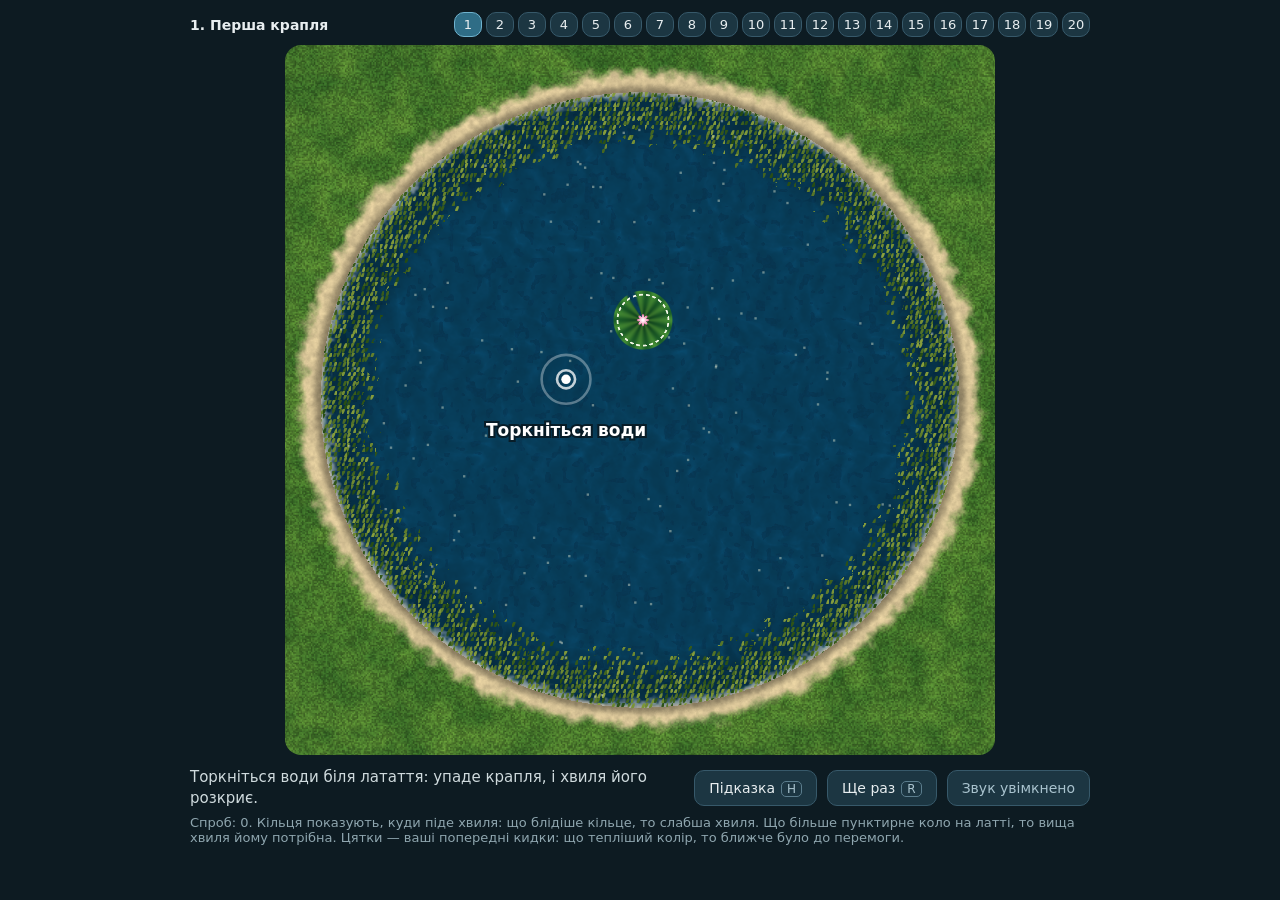
==== commit e12cec65: "Levels ordered by difficulty, a harder last pond, lilies that show their need Players reported that " ====
--- a/index.html
+++ b/index.html
@@ -44,13 +44,13 @@
 <div id="stage"><canvas id="gl"></canvas><canvas id="ov"></canvas><div class="barx" id="bt"></div><div class="barx" id="bb"></div><div id="rep">ПОВТОР</div><div id="fin"><b id="fint"></b><span id="fins"></span></div>
 <div id="card"><div><small id="cnum"></small><h2 id="cname"></h2><p id="ctext"></p><button id="clisten">Послухати</button> <button class="go" id="cgo">Почати</button></div></div></div>
 <div id="bar"><div id="msg"></div><button id="listen">Мелодія<kbd>M</kbd></button><button id="hint">Підказка<kbd>H</kbd></button><button id="again">Ще раз<kbd>R</kbd></button><button id="next" class="go">Далі<kbd>N</kbd></button><button id="snd"></button></div>
-<div id="sub">Спроб: <span id="tries">0</span>. Кільця показують, куди піде хвиля: що блідіше кільце, то слабша хвиля. Цятки — ваші попередні кидки: що тепліший колір, то ближче було до перемоги.</div>
+<div id="sub">Спроб: <span id="tries">0</span>. Кільця показують, куди піде хвиля: що блідіше кільце, то слабша хвиля. Що більше пунктирне коло на латті, то вища хвиля йому потрібна. Цятки — ваші попередні кидки: що тепліший колір, то ближче було до перемоги.</div>
 </div>
 <script id="fs" type="x-shader/x-fragment">#version 300 es
 precision highp float;
 in vec2 v;out vec4 o;
 uniform sampler2D uH;uniform float uT,uF,uTilt,uFin,uBase;uniform vec3 uCP,uCT,uUp;
-uniform vec4 uPond,uB[4],uBar[3];uniform vec3 uLand[2],uRock[3];uniform float uLt[4];uniform float uReed,uWallW;uniform vec3 uWeed[2];uniform vec4 uWall[4];
+uniform vec4 uPond,uB[4],uBar[3];uniform vec3 uLand[2],uRock[3];uniform float uLt[4];uniform float uReed,uWallW,uNeed;uniform vec3 uWeed[2];uniform vec4 uWall[4];
 const float N=120.;
 float hash(vec2 p){p=fract(p*vec2(123.34,456.21));p+=dot(p,p+45.32);return fract(p.x*p.y);}
 float noise(vec2 p){vec2 i=floor(p),f=fract(p);f=f*f*(3.-2.*f);return mix(mix(hash(i),hash(i+vec2(1,0)),f.x),mix(hash(i+vec2(0,1)),hash(i+vec2(1,1)),f.x),f.y);}
@@ -117,19 +117,19 @@
 vec2 gg=floor(s*1.25);vec2 cc=(gg+.5+(vec2(hash(gg+3.1),hash(gg+7.7))-.5)*.75)/1.25;vec2 q=s-cc-vec2(sin(uT*1.3+gg.x)*.06,0.);
 float dd=length(vec2(q.x+q.y*.35,q.y*.42));float stalk=smoothstep(.36,.14,dd)*step(1.02-rb*.9,hash(gg+.37));
 col=mix(col,mix(vec3(.13,.27,.07),vec3(.5,.58,.22),hash(gg+1.7))*(.8+.4*max(dot(n,L),0.))*TN,stalk);}
-for(int i=0;i<4;i++){vec2 q=s-uB[i].xy;float sc=1.+clamp(H(uB[i].xy)*2.4,-.12,.32);float r=length(q)/sc;if(r<5.4){float a=atan(q.y,q.x),w=uB[i].z,lit=uB[i].w;
+for(int i=0;i<4;i++){vec2 q=s-uB[i].xy;float sc=1.+clamp(H(uB[i].xy)*2.4,-.12,.32);float r=length(q)/sc;if(r<uNeed+1.6){float a=atan(q.y,q.x),w=uB[i].z,lit=uB[i].w;
 float notch=smoothstep(.05,.2,abs(a-(float(i)*1.3-2.))-.02);
-float pad=smoothstep(4.7,4.45,r)*notch;
-vec3 pc=mix(vec3(.11,.38,.15),vec3(.27,.56,.2),.5+.5*cos(a*11.))*(.7+.4*r/4.7)*(.65+.55*max(dot(n,L),0.))*TN*(.9+.5*(sc-1.));
+float pad=smoothstep(uNeed+.8,uNeed+.55,r)*notch;
+vec3 pc=mix(vec3(.11,.38,.15),vec3(.27,.56,.2),.5+.5*cos(a*11.))*(.7+.4*r/(uNeed+.8))*(.65+.55*max(dot(n,L),0.))*TN*(.9+.5*(sc-1.));
 col=mix(col,pc,pad*.97);
-col=mix(col,vec3(1.,1.,.95),(1.-lit)*.95*smoothstep(.24,.06,abs(length(q)-3.9))*step(.45,fract(a*3.82)));
-float ro2=1.15+2.65*w,l1=.5+.5*pow(abs(cos(a*4.)),.55),l2=.5+.5*pow(abs(sin(a*4.)),.55);
+col=mix(col,vec3(1.,1.,.95),(1.-lit)*.95*smoothstep(.24,.06,abs(length(q)-uNeed))*step(.45,fract(a*3.82)));
+float ro2=1.15+(uNeed-1.25)*w,l1=.5+.5*pow(abs(cos(a*4.)),.55),l2=.5+.5*pow(abs(sin(a*4.)),.55);
 float p1=smoothstep(ro2*l1,ro2*l1-.28,r);vec3 c1=mix(vec3(1.,.96,.95),vec3(.96,.5,.7),smoothstep(0.,ro2,r))*(.82+.18*smoothstep(ro2*l1,ro2*l1*.6,r));
 col=mix(col,c1*TN,p1);
 float ri=ro2*.63,p2=smoothstep(ri*l2,ri*l2-.22,r);vec3 c2=mix(vec3(1.),vec3(1.,.7,.82),smoothstep(0.,ri,r))*(.86+.14*smoothstep(ri*l2,ri*l2*.6,r));
 col=mix(col,c2*TN,p2);
 float cr=.3+.6*min(w,1.);col=mix(col,mix(vec3(.9,.62,.16),vec3(1.,.86,.32),lit),smoothstep(cr,cr-.18,r)*smoothstep(.2,.55,w));
-col+=vec3(.42,.26,.06)*lit*(.6+uFin)*smoothstep(4.2,0.,r)*(.75+.25*sin(uT*5.+float(i)));}}
+col+=vec3(.42,.26,.06)*lit*(.6+uFin)*smoothstep(uNeed+.3,0.,r)*(.75+.25*sin(uT*5.+float(i)));}}
 }
 float fd=length(s-60.);col=mix(col,sky(normalize(vec3(rd.xy,.02)),L),smoothstep(110.,700.,fd)*uTilt);}
 vec3 Hh=normalize(L+V);
@@ -181,23 +181,23 @@
 {name:'Перша крапля',nocard:1,lesson:'Торкніться води: упаде крапля, і хвиля розкриє латаття. Що ближче крапля, то вища хвиля.',pond:[60,60,54,52],reeds:1,base:30,lilies:[[60,46]],T:0.0689,hint:[51,60,13],best:[47,56]},
 {name:'Відстань',lesson:'Що далі біжить хвиля, то нижчою вона стає. Знайдіть місце, звідки хвиля дійде до обох латать ще високою.',pond:[60,60,54,50],reeds:1,base:30,lilies:[[30,60],[90,60]],T:0.0646,hint:[63,63,13],best:[59,59]},
 {name:'Камінь',lesson:'Камінь затуляє хвилю: за ним лишається тиха тінь. Киньте краплю так, щоб жодне латаття не сховалося за каменем.',pond:[60,60,54,50],reeds:1,base:30,rocks:[[70,60,8]],lilies:[[30,60],[92,60]],T:0.0611,hint:[64,54,13],best:[68,50]},
+{name:'Ряска',lesson:'Ряска на поверхні гасить хвилю. Знайдіть місце, звідки хвиля обійде зелену пляму.',pond:[60,60,55,50],reeds:1,base:30,weeds:[[60,60,14]],lilies:[[28,60],[92,60]],T:0.0622,hint:[63,39,13],best:[59,35]},
+{name:'Мілина',lesson:'Світле дно — це мілина. Над нею хвиля сповільнюється і росте вгору, як цунамі біля берега. Лататтю на мілині вистачить і далекої хвилі.',pond:[60,60,55,50],reeds:1,base:30,bars:[[90,60,.9,260]],lilies:[[28,60],[90,60]],T:0.0836,hint:[45,54,13],best:[41,50]},
+{name:'Щедрик',lesson:'Кожне латаття — це нота, і хвиля грає їх по черзі. Знайдіть місце, звідки одна крапля зіграє «Щедрик»: рожева, жовта, знову рожева, синя. Кільця показують, куди хвиля дійде раніше.',pond:[60,60,54,50],reeds:1,base:30,lilies:[[40,60],[61,32],[79,87],[100,53]],T:0.012,tune:{title:'«Щедрик»',f:[466.16,440,466.16,392],on:[0,2,3,4],unit:30,tol:20},hint:[24,63,13],best:[20,59]},
 {name:'Щілина',lesson:'Крізь вузьку щілину хвиля виходить новим колом, ніби там упала ще одна крапля. Так вона потрапляє за стіну.',pond:[60,60,55,52],reeds:1,base:30,walls:[[4,60,53,60,2.2],[67,60,116,60,2.2]],lilies:[[34,88],[86,88],[60,26]],T:0.0366,hint:[63,58,13],best:[59,62]},
-{name:'Мілина',lesson:'Світле дно — це мілина. Над нею хвиля сповільнюється і росте вгору, як цунамі біля берега. Лататтю на мілині вистачить і далекої хвилі.',pond:[60,60,55,50],reeds:1,base:30,bars:[[90,60,.9,260]],lilies:[[28,60],[90,60]],T:0.0836,hint:[45,54,13],best:[41,50]},
-{name:'Ряска',lesson:'Ряска на поверхні гасить хвилю. Знайдіть місце, звідки хвиля обійде зелену пляму.',pond:[60,60,55,50],reeds:1,base:30,weeds:[[60,60,14]],lilies:[[28,60],[92,60]],T:0.0622,hint:[63,39,13],best:[59,35]},
-{name:'Відбиття',lesson:'Очерет хвилю гасив, а кам’яний берег її відбиває. У довгому ставку відбиті хвилі знову сходяться в одній точці на іншому кінці.',pond:[60,60,56,36],base:30,lilies:[[103,60]],T:0.181,hint:[21,63,13],best:[17,59]},
 {name:'Лінза',lesson:'Над мілиною хвиля завертає, як світло в лінзі. Кругла мілина збирає хвилю в одну точку за собою.',pond:[60,60,54,56],reeds:1,base:30,bars:[[60,58,.9,200]],lilies:[[60,20],[60,92]],T:0.0574,hint:[63,42,13],best:[59,38]},
 {name:'Ставок',lesson:'Тепер усе разом: відстань, каміння, мілини, ряска і кам’яні береги. Одна крапля, чотири латаття.',pond:[60,60,56,53],base:2.6,lands:[[64,122,24],[-4,14,26]],rocks:[[44,60,7],[80,44,6],[72,86,8]],bars:[[60,30,.75,260],[92,66,.7,180],[26,80,.6,200]],weeds:[[52,84,8]],lilies:[[24,50],[90,24],[40,98],[100,78]],T:0.0536,hint:[33,36,13],best:[29,32]},
-{name:'Щедрик',lesson:'Кожне латаття — це нота, і хвиля грає їх по черзі. Знайдіть місце, звідки одна крапля зіграє «Щедрик»: рожева, жовта, знову рожева, синя. Кільця показують, куди хвиля дійде раніше.',pond:[60,60,54,50],reeds:1,base:30,lilies:[[40,60],[61,32],[79,87],[100,53]],T:0.012,tune:{title:'«Щедрик»',f:[466.16,440,466.16,392],on:[0,2,3,4],unit:30,tol:20},hint:[24,63,13],best:[20,59]},
-{name:'Доля стукає',lesson:'Три однакові ноти й одна нижча: так починається П\u2019ята симфонія Бетховена. Три сині латаття мають прозвучати рівно одне за одним, а фіолетове останнім.',pond:[60,60,54,50],reeds:1,base:30,lilies:[[60,78],[37,73],[87,57],[50,35]],T:0.012,tune:{title:'мотив Бетховена',f:[392,392,392,311.13],on:[0,1,2,3],unit:30,tol:16},hint:[56,91,13],best:[60,95]},
-{name:'Канал',lesson:'Між двома стінами хвилі нікуди розходитися, тому вона майже не слабшає. Канал донесе її до далекого латаття.',pond:[60,60,55,52],reeds:1,base:30,walls:[[52,52,108,52,2.2],[52,68,108,68,2.2]],lilies:[[102,60],[30,30],[30,90]],T:0.0718,hint:[30,63,13],best:[26,59]},
-{name:'Ода за стіною',lesson:'Початок «Оди до радості»: дві зелені ноти, оранжева, синя. Дві з них сховані за стіною, і хвиля дістанеться до них лише крізь щілину.',pond:[60,60,54,50],reeds:1,base:30,walls:[[60,4,60,50,2.2],[60,70,60,116,2.2]],lilies:[[42,60],[41,32],[71,60],[81,44]],T:0.012,tune:{title:'«Оду до радості»',f:[329.63,329.63,349.23,392],on:[0,1,2,3],unit:30,tol:16},hint:[29,63,13],best:[25,59]},
-{name:'Дві щілини',lesson:'У стіні дві щілини, і з кожної виходить своя хвиля. Знайдіть місце, звідки хвиля пройде на обидва боки стіни.',pond:[60,60,55,52],reeds:1,base:30,walls:[[4,56,38,56,2.2],[50,56,70,56,2.2],[82,56,116,56,2.2]],lilies:[[60,92],[60,24]],T:0.0423,hint:[45,60,13],best:[41,56]},
-{name:'Три мілини',lesson:'Три латаття стоять на мілинах, одне на глибині. Згадайте: на мілині хвиля росте сама.',pond:[60,60,55,53],reeds:1,base:30,bars:[[92,40,.9,200],[92,84,.9,200],[40,96,.9,160]],lilies:[[92,40],[92,84],[40,96],[26,40]],T:0.0837,hint:[45,51,13],best:[41,47]},
-{name:'Щедрик на мілині',lesson:'Знову «Щедрик», але посеред ставка мілина. Над нею хвиля йде повільніше, тож нота за мілиною запізнюється.',pond:[60,60,54,50],reeds:1,base:30,bars:[[60,60,.9,260]],lilies:[[40,60],[54,26],[73,54],[88,90]],T:0.012,tune:{title:'«Щедрик»',f:[466.16,440,466.16,392],on:[0,2,3,4],unit:30,tol:16},hint:[27,63,13],best:[23,59]},
-{name:'Еліпс і ряска',lesson:'Прямий шлях закрила ряска. Але кам\u2019яні береги довгого ставка все одно зберуть хвилю в одну точку.',pond:[60,60,38,56],base:30,weeds:[[60,60,11]],lilies:[[60,101]],T:0.1368,hint:[63,24,13],best:[59,20]},
-{name:'Коліно',lesson:'Канал повертає за ріг. Хвиля поверне разом із ним.',pond:[60,60,55,52],reeds:1,base:30,walls:[[30,30,94,30,2.2],[30,44,80,44,2.2],[94,30,94,98,2.2],[80,44,80,98,2.2]],lilies:[[87,90],[36,80]],T:0.0258,hint:[27,45,13],best:[23,41]},
-{name:'Щедрик і скеля',lesson:'Скеля стоїть на шляху до однієї з нот. Хвиля обійде її, але дорога в обхід довша, і нота прозвучить пізніше.',pond:[60,60,54,50],reeds:1,base:30,rocks:[[58,60,12]],lilies:[[38,60],[55,28],[76,52],[91,82]],T:0.012,tune:{title:'«Щедрик»',f:[466.16,440,466.16,392],on:[0,2,3,4],unit:30,tol:14},hint:[25,64,13],best:[21,60]},
-{name:'Плесо',lesson:'Останній ставок: стіна зі щілиною, камінь, мілина і ряска. Одна крапля, чотири латаття.',pond:[60,60,56,54],base:30,walls:[[60,6,60,44,2.2],[60,60,60,114,2.2]],rocks:[[32,78,7]],bars:[[98,36,.9,200]],weeds:[[84,84,10]],lilies:[[30,30],[98,36],[28,98],[96,92]],T:0.0282,hint:[58,54,13],best:[62,50]}];
+{name:'Відбиття',lesson:'Очерет хвилю гасив, а кам’яний берег її відбиває. У довгому ставку відбиті хвилі знову сходяться в одній точці на іншому кінці. Це латаття велике: щоб розкрити його до межі, потрібна дуже висока хвиля, і зблизька однієї краплі не вистачить.',pond:[60,60,56,36],base:30,lilies:[[103,60]],T:0.181,hint:[21,63,13],best:[17,59]},
+{name:'Доля стукає',lesson:'Три однакові ноти й одна нижча: так починається П\u2019ята симфонія Бетховена. Три сині латаття мають прозвучати рівно одне за одним, а фіолетове останнім.',pond:[60,60,54,50],reeds:1,base:30,lilies:[[60,78],[37,73],[87,57],[50,35]],T:0.012,tune:{title:'мотив Бетховена',f:[392,392,392,311.13],on:[0,1,2,3],unit:30,tol:14},hint:[56,91,13],best:[60,95]},
+{name:'Ода за стіною',lesson:'Початок «Оди до радості»: дві зелені ноти, оранжева, синя. Дві з них сховані за стіною, і хвиля дістанеться до них лише крізь щілину.',pond:[60,60,54,50],reeds:1,base:30,walls:[[60,4,60,50,2.2],[60,70,60,116,2.2]],lilies:[[42,60],[41,32],[71,60],[81,44]],T:0.012,tune:{title:'«Оду до радості»',f:[329.63,329.63,349.23,392],on:[0,1,2,3],unit:30,tol:12},hint:[29,63,13],best:[25,59]},
+{name:'Канал',lesson:'Між двома стінами хвилі нікуди розходитися, тому вона майже не слабшає. Канал донесе її до далекого латаття.',pond:[60,60,55,52],reeds:1,base:30,walls:[[52,52,108,52,2.2],[52,68,108,68,2.2]],lilies:[[102,60],[30,30],[30,90]],T:0.0749,hint:[30,63,13],best:[26,59]},
+{name:'Щедрик на мілині',lesson:'Знову «Щедрик», але посеред ставка мілина. Над нею хвиля йде повільніше, тож нота за мілиною запізнюється.',pond:[60,60,54,50],reeds:1,base:30,bars:[[60,60,.9,260]],lilies:[[40,60],[54,26],[73,54],[88,90]],T:0.012,tune:{title:'«Щедрик»',f:[466.16,440,466.16,392],on:[0,2,3,4],unit:30,tol:11},hint:[27,63,13],best:[23,59]},
+{name:'Три мілини',lesson:'Три латаття стоять на мілинах, одне на глибині. Згадайте: на мілині хвиля росте сама.',pond:[60,60,55,53],reeds:1,base:30,bars:[[92,40,.9,200],[92,84,.9,200],[40,96,.9,160]],lilies:[[92,40],[92,84],[40,96],[26,40]],T:0.0872,hint:[45,51,13],best:[41,47]},
+{name:'Дві щілини',lesson:'У стіні дві щілини, і з кожної виходить своя хвиля. Знайдіть місце, звідки хвиля пройде на обидва боки стіни.',pond:[60,60,55,52],reeds:1,base:30,walls:[[4,56,38,56,2.2],[50,56,70,56,2.2],[82,56,116,56,2.2]],lilies:[[60,92],[60,24]],T:0.0484,hint:[45,60,13],best:[41,56]},
+{name:'Коліно',lesson:'Канал повертає за ріг. Хвиля поверне разом із ним.',pond:[60,60,55,52],reeds:1,base:30,walls:[[30,30,94,30,2.2],[30,44,80,44,2.2],[94,30,94,98,2.2],[80,44,80,98,2.2]],lilies:[[87,90],[36,80]],T:0.035,hint:[27,45,13],best:[23,41]},
+{name:'Еліпс і ряска',lesson:'Прямий шлях закрила ряска. Але кам\u2019яні береги довгого ставка все одно зберуть хвилю в одну точку. Це латаття велике: щоб розкрити його до межі, потрібна дуже висока хвиля, і зблизька однієї краплі не вистачить.',pond:[60,60,38,56],base:30,weeds:[[60,60,11]],lilies:[[60,101]],T:0.155,hint:[63,24,13],best:[59,20]},
+{name:'Щедрик і скеля',lesson:'Скеля стоїть на шляху до однієї з нот. Хвиля обійде її, але дорога в обхід довша, і нота прозвучить пізніше.',pond:[60,60,54,50],reeds:1,base:30,rocks:[[58,60,12]],lilies:[[38,60],[55,28],[76,52],[91,82]],T:0.012,tune:{title:'«Щедрик»',f:[466.16,440,466.16,392],on:[0,2,3,4],unit:30,tol:10},hint:[25,64,13],best:[21,60]},
+{name:'Плесо',lesson:'Останній ставок. Кам\u2019яні береги й острови відбивають хвилю, мілини її повертають, ряска гасить. Простого місця тут немає: шукайте, де хвилі складуться.',pond:[60,60,56,54],base:2.6,lands:[[120,20,26],[10,118,24]],rocks:[[46,56,8],[80,70,7]],walls:[[60,6,60,34,2.2],[30,84,56,84,2.2]],bars:[[90,44,.8,220],[40,100,.7,180]],weeds:[[72,96,9]],lilies:[[30,36],[90,44],[40,100],[98,90]],T:0.0545,hint:[51,67,13],best:[47,71]}];
 const $=id=>document.getElementById(id);
 const stage=$('stage'),glc=$('gl'),ov=$('ov'),g=ov.getContext('2d'),finEl=$('fin'),card=$('card');
 const gl=glc.getContext('webgl2',{antialias:false});
@@ -206,12 +206,14 @@
 let lvI=0,T=0.068,state='card',tries=0,marks=[],splash=null,hintLv=0,acc=0,last=performance.now(),size=600;
 let camK=0,camGoal=0,camDur=1.8,theta=0,finT=0,ringT=0,tscale=1,fin=0,finGoal=0,phase='',dropAt=null;
 let disp=[0,0,0,0],wasLit=[0,0,0,0],bursts=[],litOrder=[],closing=false;
+let specks=[];
+function seed(){specks=[];let g2=0;while(specks.length<150&&g2++<4000){const x=2+Math.random()*(N-4),y=2+Math.random()*(N-4);if(!blk[(y|0)*N+(x|0)])specks.push({x,y,hx:x,hy:y})}}
 let hover=null,isDown=false,tt=null,ttKey='',lastRes=null,stars=0,lastJ=null;
 const PITCH={466.16:'#ff8fc0',440:'#ffd95a',392:'#6fc3ff',311.13:'#c79bff',329.63:'#8fe08a',349.23:'#ffab5e'};
 function note(f,t0){tone(f,t0||0,1.2,0.13);tone(f*2,t0||0,0.6,0.03)}
 function listen(){const t=LEVELS[lvI].tune;if(!t)return;t.f.forEach((f,i)=>note(f,t.on[i]*t.unit/SPEED))}
 const store={get(k){try{return localStorage.getItem(k)}catch(e){return null}},set(k,v){try{localStorage.setItem(k,v)}catch(e){}}};
-let doneSet=new Set((store.get('pleso-done')||'').split(',').filter(Boolean).map(Number));
+let doneSet=new Set((store.get('pleso-done2')||'').split(',').filter(Boolean).map(Number));
 let muted=store.get('pleso-mute')==='1',AC=null;
 function au(){if(muted)return null;if(!AC){const C=window.AudioContext||window.webkitAudioContext;if(!C)return null;AC=new C()}if(AC.state==='suspended')AC.resume();return AC}
 function tone(f,t0,dur,vol,type){const a=au();if(!a)return;const t=a.currentTime+t0,o=a.createOscillator(),gn=a.createGain();o.type=type||'sine';o.frequency.setValueAtTime(f,t);gn.gain.setValueAtTime(0.0001,t);gn.gain.exponentialRampToValueAtTime(vol,t+0.015);gn.gain.exponentialRampToValueAtTime(0.0001,t+dur);o.connect(gn);gn.connect(a.destination);o.start(t);o.stop(t+dur+0.05)}
@@ -226,21 +228,21 @@
 const sh=(t,src)=>{const s=gl.createShader(t);gl.shaderSource(s,src);gl.compileShader(s);if(!gl.getShaderParameter(s,gl.COMPILE_STATUS))console.error(gl.getShaderInfoLog(s));return s};
 prog=gl.createProgram();gl.attachShader(prog,sh(gl.VERTEX_SHADER,'#version 300 es\nout vec2 v;void main(){vec2 p=vec2(float((gl_VertexID<<1)&2),float(gl_VertexID&2))*2.-1.;v=vec2(p.x*.5+.5,.5-p.y*.5);gl_Position=vec4(p,0.,1.);}'));
 gl.attachShader(prog,sh(gl.FRAGMENT_SHADER,$('fs').textContent));gl.linkProgram(prog);if(!gl.getProgramParameter(prog,gl.LINK_STATUS))console.error(gl.getProgramInfoLog(prog));gl.useProgram(prog);
-for(const n of['uT','uB','uF','uTilt','uFin','uCP','uCT','uUp','uPond','uLand','uRock','uBar','uBase','uLt','uReed','uWeed','uWall','uWallW'])U_[n]=gl.getUniformLocation(prog,n);
+for(const n of['uT','uB','uF','uTilt','uFin','uCP','uCT','uUp','uPond','uLand','uRock','uBar','uBase','uLt','uReed','uWeed','uWall','uWallW','uNeed'])U_[n]=gl.getUniformLocation(prog,n);
 tex=gl.createTexture();gl.bindTexture(gl.TEXTURE_2D,tex);gl.texStorage2D(gl.TEXTURE_2D,1,gl.R16F,N,N);
 gl.texParameteri(gl.TEXTURE_2D,gl.TEXTURE_MIN_FILTER,gl.LINEAR);gl.texParameteri(gl.TEXTURE_2D,gl.TEXTURE_MAG_FILTER,gl.LINEAR);gl.texParameteri(gl.TEXTURE_2D,gl.TEXTURE_WRAP_S,gl.CLAMP_TO_EDGE);gl.texParameteri(gl.TEXTURE_2D,gl.TEXTURE_WRAP_T,gl.CLAMP_TO_EDGE);
 gl.bindVertexArray(gl.createVertexArray())}
 const lvs=$('lvs');LEVELS.forEach((L,k)=>{const b=document.createElement('button');b.className='lv';b.textContent=k+1;b.title=L.name;b.onclick=()=>setLevel(k);lvs.appendChild(b)});
 function paintLv(){document.querySelectorAll('.lv').forEach((b,k)=>{b.classList.toggle('cur',k===lvI);b.classList.toggle('done',doneSet.has(k))})}
-function setLevel(i){lvI=i;const L=LEVELS[i];buildLevel(L);T=L.T;tries=0;marks=[];hintLv=0;lastRes=null;$('tries').textContent=0;store.set('pleso-level',i);
+function setLevel(i){lvI=i;const L=LEVELS[i];buildLevel(L);T=L.T;tries=0;marks=[];hintLv=0;lastRes=null;$('tries').textContent=0;store.set('pleso-level2',i);
 paintLv();$('lvname').textContent=(i+1)+'. '+L.name;
 if(gl){gl.uniform4f(U_.uPond,...L.pond);const ld=new Float32Array([-999,-999,0,-999,-999,0]);(L.lands||[]).forEach((a,k)=>ld.set(a,k*3));gl.uniform3fv(U_.uLand,ld);
 const rk=new Float32Array([-999,-999,0,-999,-999,0,-999,-999,0]);(L.rocks||[]).forEach((a,k)=>rk.set([a[0]+.5,a[1]+.5,a[2]],k*3));gl.uniform3fv(U_.uRock,rk);
 const br=new Float32Array([0,0,0,1,0,0,0,1,0,0,0,1]);(L.bars||[]).forEach((a,k)=>br.set(a,k*4));gl.uniform4fv(U_.uBar,br);gl.uniform1f(U_.uBase,L.base);
-gl.uniform1f(U_.uReed,L.reeds?1:0);const wd=new Float32Array([-999,-999,0,-999,-999,0]);(L.weeds||[]).forEach((a,k)=>wd.set([a[0]+.5,a[1]+.5,a[2]],k*3));gl.uniform3fv(U_.uWeed,wd);
+gl.uniform1f(U_.uReed,L.reeds?1:0);gl.uniform1f(U_.uNeed,2.2+3.4*Math.sqrt(L.T/0.18));const wd=new Float32Array([-999,-999,0,-999,-999,0]);(L.weeds||[]).forEach((a,k)=>wd.set([a[0]+.5,a[1]+.5,a[2]],k*3));gl.uniform3fv(U_.uWeed,wd);
 const wl=new Float32Array(16).fill(-999);(L.walls||[]).forEach((a,k)=>wl.set([a[0]+.5,a[1]+.5,a[2]+.5,a[3]+.5],k*4));gl.uniform4fv(U_.uWall,wl);gl.uniform1f(U_.uWallW,L.walls?L.walls[0][4]:1)}
 $('listen').style.display=$('clisten').style.display=L.tune?'inline-block':'none';
-reset();if(L.nocard){state='idle';card.classList.remove('on');idleText()}else{state='card';$('cnum').textContent='РІВЕНЬ '+(i+1)+' З '+LEVELS.length;$('cname').textContent=L.name;$('ctext').textContent=L.lesson;card.classList.add('on')}}
+seed();reset();if(L.nocard){state='idle';card.classList.remove('on');idleText()}else{state='card';$('cnum').textContent='РІВЕНЬ '+(i+1)+' З '+LEVELS.length;$('cname').textContent=L.name;$('ctext').textContent=L.lesson;card.classList.add('on')}}
 function begin(){if(state!=='card')return;card.classList.remove('on');state='idle';idleText()}
 function idleText(){if(LEVELS[lvI].tune){say('Знайдіть місце, звідки хвиля торкнеться латать у порядку мелодії. Порядок кольорів і ритм показано вгорі в рядку «треба».');return}say(lvI===0&&!tries?'Торкніться води біля латаття: упаде крапля, і хвиля його розкриє.':'Киньте одну краплю. Що вища хвиля дійде до латаття, то ширше воно розкриється. Розкрийте всі до пунктирної межі.')}
 function reset(){simReset();if(state!=='card')state='idle';splash=null;wasLit=[0,0,0,0];bursts=[];litOrder=[];closing=false;phase='';camGoal=0;camDur=0.7;finGoal=0;tscale=1;dropAt=null;lastRes=null;lastJ=null;
@@ -252,7 +254,7 @@
 function drop(x,y){simDrop(x,y);dropAt=[x,y];state='run';tries++;$('tries').textContent=tries;marks.push({x,y,s:-1});splash={x,y,t:0};lastRes=null;say('Хвиля йде…');plop()}
 function ring(x,y,amp){for(let j=-6;j<=6;j++)for(let i=-6;i<=6;i++){const X=x+i,Y=y+j;if(X<1||Y<1||X>=N-1||Y>=N-1||blk[Y*N+X])continue;const v=-amp*Math.exp(-(i*i+j*j)/6);U[Y*N+X]+=v;P[Y*N+X]+=v}}
 function score(){if(!marks.length)return;const m=marks[marks.length-1];if(LV.tune){const j=judge();m.s=j.ok?1:Math.max(0.2,0.95-j.err/70)}else m.s=Math.min(...MX)/T}
-function win(){state='win';phase='A';finT=0;ringT=-1;theta=0;win.n=0;score();doneSet.add(lvI);store.set('pleso-done',[...doneSet].join(','));paintLv();
+function win(){state='win';phase='A';finT=0;ringT=-1;theta=0;win.n=0;score();doneSet.add(lvI);store.set('pleso-done2',[...doneSet].join(','));paintLv();
 const n=BUOYS.length;$('fint').textContent=n===1?'Латаття розкрилося':n===2?'Обидва розкрилися':n===3?'Усі три розкрилися':'Усі чотири розкрилися';
 $('fins').textContent=tries===1?'з першої спроби':'спроба № '+tries;
 if(LV.tune){$('fint').textContent='Ставок зіграв '+LV.tune.title;$('fins').textContent='★'.repeat(stars)+'☆'.repeat(3-stars)+(stars===3?'  ритм точний':stars===2?'  ритм майже точний':'  порядок правильний, ритм ще можна вирівняти')}
@@ -272,6 +274,7 @@
 function label(t,x,y,px,col){g.font='600 '+Math.round(14*px)+'px system-ui,sans-serif';g.textAlign='center';g.textBaseline='middle';g.lineWidth=3.5*px;g.strokeStyle='rgba(8,24,32,.85)';g.strokeText(t,x,y);g.fillStyle=col||'#fff';g.fillText(t,x,y)}
 function overlay(now){const K=size/N,px=size/600;g.clearRect(0,0,size,size);ov.style.opacity=camK<0.02?1:0;if(camK>=0.02)return;
 const L=LEVELS[lvI];
+g.fillStyle='rgba(235,240,215,.42)';for(const q of specks){const i=(q.y|0)*N+(q.x|0);if(!blk[i]&&!blk[i+1]&&!blk[i-1]&&!blk[i+N]&&!blk[i-N]){q.x-=(U[i+1]-U[i-1])*9;q.y-=(U[i+N]-U[i-N])*9}q.x+=(q.hx-q.x)*.012;q.y+=(q.hy-q.y)*.012;if(blk[(q.y|0)*N+(q.x|0)]){q.x=q.hx;q.y=q.hy}g.fillRect((q.x+.5)*K-px,(q.y+.5)*K-px,2*px,2*px)}
 for(const m of marks){const a=(m.x+.5)*K,b=(m.y+.5)*K;g.beginPath();g.arc(a,b,4.2*px,0,7);g.fillStyle=heat(m.s);g.fill();g.lineWidth=1.4*px;g.strokeStyle='rgba(8,24,32,.8)';g.stroke()}
 if(L.tune){const t=L.tune;BUOYS.forEach(([x,y],k)=>{g.strokeStyle=PITCH[t.f[k]];g.lineWidth=3*px;g.beginPath();g.arc((x+.5)*K,(y+.5)*K,6.3*K,0,7);g.stroke()});
 const w=250*px,h=50*px,x0=(size-w)/2,y0=10*px,ux=42*px;g.fillStyle='rgba(8,24,32,.72)';g.beginPath();g.roundRect(x0,y0,w,h,10*px);g.fill();
@@ -341,5 +344,5 @@
 if(e.code==='KeyM'){e.preventDefault();listen()}if(e.code==='KeyR'){e.preventDefault();reset()}if(e.code==='KeyH'){e.preventDefault();hint()}if(e.code==='KeyN'&&state==='win'){e.preventDefault();next()}});
 window.__test={level:i=>{setLevel(i);begin()},drop:(x,y)=>{reset();camK=0;fin=0;drop(x,y)},hover:(x,y)=>{hover=x==null?null:[x,y]},
 fast:()=>{while(state==='run'&&STEP<STEPS&&!MX.every(v=>v>=T))simTick()},state:()=>[lvI,state,phase,STEP,+camK.toFixed(2),+finT.toFixed(1),MX.map(v=>+(v/T).toFixed(2))]};
-setLevel(Math.min(LAST,Math.max(0,+(store.get('pleso-level')||0)||0)));requestAnimationFrame(frame);
+setLevel(Math.min(LAST,Math.max(0,+(store.get('pleso-level2')||0)||0)));requestAnimationFrame(frame);
 </script></body></html>
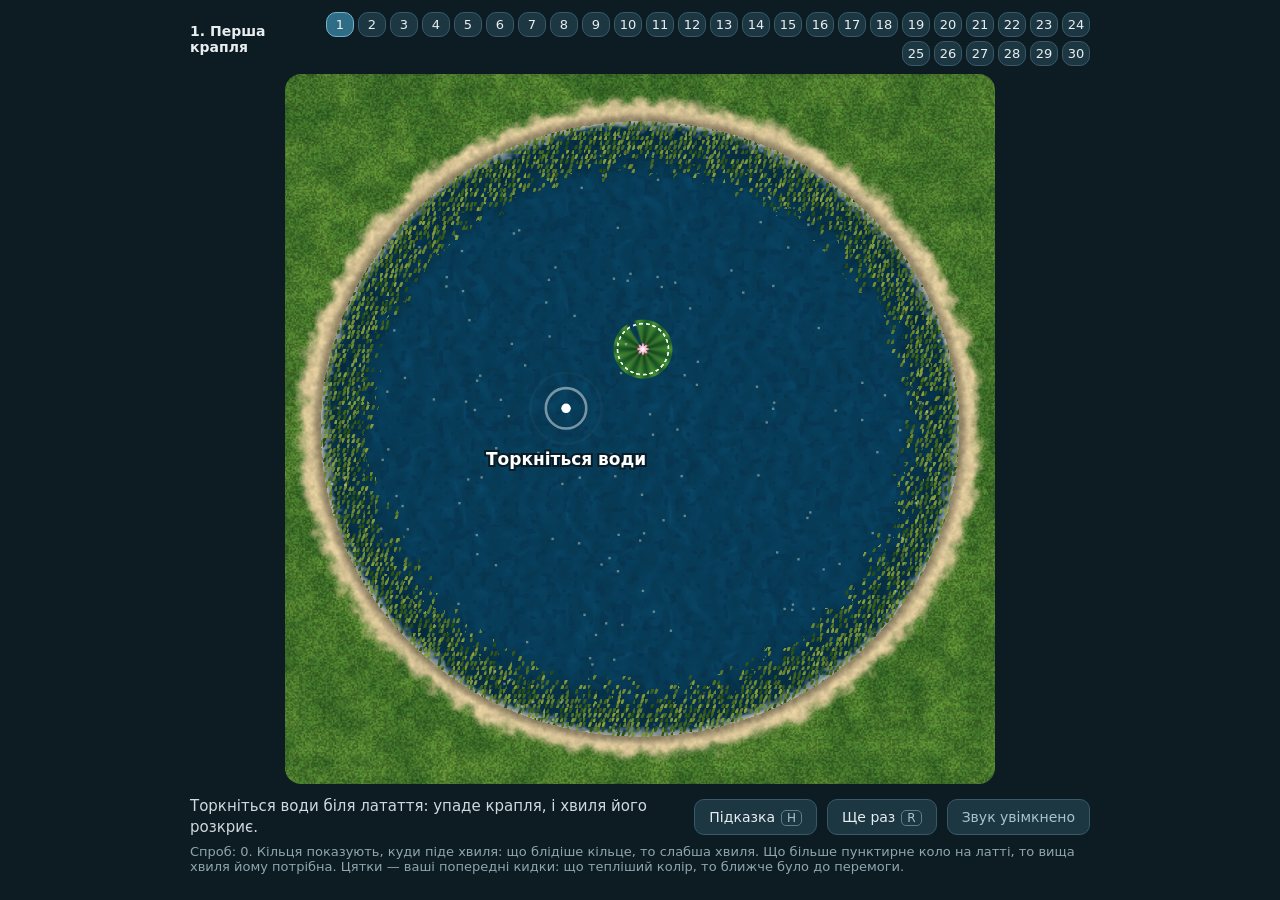
==== commit 48deeac7: "Levels 21-30 and deep pits A new piece of physics: the bottom can now go deeper than the pond floor." ====
--- a/index.html
+++ b/index.html
@@ -50,14 +50,14 @@
 precision highp float;
 in vec2 v;out vec4 o;
 uniform sampler2D uH;uniform float uT,uF,uTilt,uFin,uBase;uniform vec3 uCP,uCT,uUp;
-uniform vec4 uPond,uB[4],uBar[3];uniform vec3 uLand[2],uRock[3];uniform float uLt[4];uniform float uReed,uWallW,uNeed;uniform vec3 uWeed[2];uniform vec4 uWall[4];
+uniform vec4 uPond,uB[4],uBar[4];uniform vec3 uLand[2],uRock[3];uniform float uLt[4];uniform float uReed,uWallW,uNeed;uniform vec3 uWeed[2];uniform vec4 uWall[4];
 const float N=120.;
 float hash(vec2 p){p=fract(p*vec2(123.34,456.21));p+=dot(p,p+45.32);return fract(p.x*p.y);}
 float noise(vec2 p){vec2 i=floor(p),f=fract(p);f=f*f*(3.-2.*f);return mix(mix(hash(i),hash(i+vec2(1,0)),f.x),mix(hash(i+vec2(0,1)),hash(i+vec2(1,1)),f.x),f.y);}
 float fbm(vec2 p){float a=.5,s=0.;for(int i=0;i<4;i++){s+=a*noise(p);p=p*2.03+7.1;a*=.5;}return s;}
 float H(vec2 s){return texture(uH,s/N).r;}
 float ell(vec2 s){vec2 q=(s-uPond.xy)/uPond.zw;return dot(q,q);}
-float depthAt(vec2 s){float d=min(1.,(1.-ell(s))*uBase);for(int i=0;i<3;i++){vec2 q=s-uBar[i].xy;d-=uBar[i].z*exp(-dot(q,q)/uBar[i].w);}return clamp(d,.1,1.);}
+float depthAt(vec2 s){float d=min(1.,(1.-ell(s))*uBase);for(int i=0;i<4;i++){vec2 q=s-uBar[i].xy;d-=uBar[i].z*exp(-dot(q,q)/uBar[i].w);}return clamp(d,.1,2.);}
 float shore(vec2 s){float r=(1.-sqrt(ell(s)))*min(uPond.z,uPond.w);for(int i=0;i<2;i++)r=min(r,length(s-uLand[i].xy)-uLand[i].z);return r;}
 float segd(vec2 p,vec4 a){vec2 d=a.zw-a.xy,q=p-a.xy;float t=clamp(dot(q,d)/max(dot(d,d),1e-4),0.,1.);return length(q-d*t);}
 float wallD(vec2 s){return min(min(segd(s,uWall[0]),segd(s,uWall[1])),min(segd(s,uWall[2]),segd(s,uWall[3])))-uWallW;}
@@ -98,7 +98,7 @@
 float ca=caus(sb*.36,uT*.65)*(1.15-.75*dep)+max(-lap,0.)*10.;
 bt*=(.74+ca)*mix(vec3(1.),vec3(1.1,.85,.6),uFin);
 vec3 tr=exp(-dep*dep*vec3(4.4,1.75,1.05));
-col=bt*tr+mix(vec3(.01,.16,.28),vec3(.05,.1,.2),uFin)*(1.-tr);col*=1.+clamp(h*6.5,-.4,.7);
+col=bt*tr+mix(vec3(.01,.16,.28),vec3(.05,.1,.2),uFin)*(1.-tr);col=mix(col,vec3(0.,.02,.07),smoothstep(1.03,1.85,dep)*.82);col*=1.+clamp(h*6.5,-.4,.7);
 col+=mix(vec3(.85,.95,1.),vec3(1.,.85,.6),uFin)*smoothstep(.02,.09,h)*.32;
 vec2 so=-normalize(L.xy)*(.6+uFin*1.4);
 col*=mix(.6,1.,smoothstep(-.3,1.5,wallD(s-so*2.5)));
@@ -160,7 +160,7 @@
 for(const[rx2,ry2,rr]of L.rocks||[])if((x-rx2)**2+(y-ry2)**2<rr*rr)blk[i]=1;
 for(const w of L.walls||[])if(segd(x,y,w)<w[4])blk[i]=1;
 let d=Math.min(1,(1-e)*L.base);for(const[bx,by,ba,bw]of L.bars||[])d-=ba*Math.exp(-((x-bx)**2+(y-by)**2)/bw);
-d=Math.max(0.1,Math.min(1,d));dep[i]=d;c2[i]=0.25*(0.22+0.78*d);
+d=Math.max(0.1,Math.min(2,d));dep[i]=d;c2[i]=0.25*(0.22+0.78*d);
 let a=0;if(L.reeds&&sh<RB)a=0.5*((RB-sh)/RB)**2;
 for(const[wx,wy,wr]of L.weeds||[]){const dd=Math.hypot(x-wx,y-wy);if(dd<wr)a=Math.max(a,0.05*Math.min(1,(wr-dd)/3))}
 dmp[i]=1-a}
@@ -197,7 +197,17 @@
 {name:'Коліно',lesson:'Канал повертає за ріг. Хвиля поверне разом із ним.',pond:[60,60,55,52],reeds:1,base:30,walls:[[30,30,94,30,2.2],[30,44,80,44,2.2],[94,30,94,98,2.2],[80,44,80,98,2.2]],lilies:[[87,90],[36,80]],T:0.035,hint:[27,45,13],best:[23,41]},
 {name:'Еліпс і ряска',lesson:'Прямий шлях закрила ряска. Але кам\u2019яні береги довгого ставка все одно зберуть хвилю в одну точку. Це латаття велике: щоб розкрити його до межі, потрібна дуже висока хвиля, і зблизька однієї краплі не вистачить.',pond:[60,60,38,56],base:30,weeds:[[60,60,11]],lilies:[[60,101]],T:0.155,hint:[63,24,13],best:[59,20]},
 {name:'Щедрик і скеля',lesson:'Скеля стоїть на шляху до однієї з нот. Хвиля обійде її, але дорога в обхід довша, і нота прозвучить пізніше.',pond:[60,60,54,50],reeds:1,base:30,rocks:[[58,60,12]],lilies:[[38,60],[55,28],[76,52],[91,82]],T:0.012,tune:{title:'«Щедрик»',f:[466.16,440,466.16,392],on:[0,2,3,4],unit:30,tol:10},hint:[25,64,13],best:[21,60]},
-{name:'Плесо',lesson:'Останній ставок. Кам\u2019яні береги й острови відбивають хвилю, мілини її повертають, ряска гасить. Простого місця тут немає: шукайте, де хвилі складуться.',pond:[60,60,56,54],base:2.6,lands:[[120,20,26],[10,118,24]],rocks:[[46,56,8],[80,70,7]],walls:[[60,6,60,34,2.2],[30,84,56,84,2.2]],bars:[[90,44,.8,220],[40,100,.7,180]],weeds:[[72,96,9]],lilies:[[30,36],[90,44],[40,100],[98,90]],T:0.0545,hint:[51,67,13],best:[47,71]}];
+{name:'Плесо',lesson:'Останній ставок. Кам\u2019яні береги й острови відбивають хвилю, мілини її повертають, ряска гасить. Простого місця тут немає: шукайте, де хвилі складуться.',pond:[60,60,56,54],base:2.6,lands:[[120,20,26],[10,118,24]],rocks:[[46,56,8],[80,70,7]],walls:[[60,6,60,34,2.2],[30,84,56,84,2.2]],bars:[[90,44,.8,220],[40,100,.7,180]],weeds:[[72,96,9]],lilies:[[30,36],[90,44],[40,100],[98,90]],T:0.0545,hint:[51,67,13],best:[47,71]},
+{name:'Брате Якове',lesson:'Темна вода — це глибока яма. Над нею хвиля біжить швидше, тож нота за ямою прозвучить раніше, ніж здається. Мелодія: «Брате Якове».',pond:[60,60,54,50],reeds:1,base:30,bars:[[62,60,-1,260]],lilies:[[40,60],[43,35],[76,60],[84,85]],T:0.012,tune:{title:'«Брате Якове»',f:[261.63,293.66,329.63,261.63],on:[0,1,2,3],unit:30,tol:13},hint:[17,59,13],best:[13,63]},
+{name:'Подвійна лінза',lesson:'Дві мілини одна за одною: перша збирає хвилю, друга передає її далі.',pond:[60,60,56,40],reeds:1,base:30,bars:[[44,60,.9,150],[78,60,.9,150]],lilies:[[100,60],[26,36]],T:0.0639,hint:[30,60,13],best:[26,56]},
+{name:'Зіронька',lesson:'Початок «Мерехти, зіронько»: дві червоні ноти, потім дві сині. Сині сховані за стіною, а за щілиною ще й глибока яма.',pond:[60,60,54,50],reeds:1,base:30,walls:[[60,4,60,50,2.2],[60,70,60,116,2.2]],bars:[[84,60,-1,240]],lilies:[[42,60],[41,33],[70,50],[90,60]],T:0.012,tune:{title:'«Мерехти, зіронько»',f:[261.63,261.63,392,392],on:[0,1,2,3],unit:30,tol:11},hint:[30,63,13],best:[26,59]},
+{name:'Лабіринт',lesson:'Три стіни ділять ставок на коридори. Хвиля пройде всіма, якщо почати з правильного кінця.',pond:[60,60,55,53],reeds:1,base:30,walls:[[20,40,84,40,2.2],[36,60,104,60,2.2],[20,80,84,80,2.2]],lilies:[[30,50],[94,70],[30,92]],T:0.0161,hint:[18,76,13],best:[14,80]},
+{name:'Кам\u2019яна чаша',lesson:'Круглий кам\u2019яний ставок без очерету. Усе, що дійшло до берега, повертається назад.',pond:[60,60,52,52],base:30,lilies:[[60,30],[34,76],[86,76]],T:0.0981,hint:[57,85,13],best:[53,89]},
+{name:'Щедрик і дві води',lesson:'Одна нота стоїть за мілиною, інша за ямою: перша запізниться, друга поспішить.',pond:[60,60,54,50],reeds:1,base:30,bars:[[56,38,.9,200],[62,80,-1,240]],lilies:[[40,60],[54,34],[86,80],[98,54]],T:0.012,tune:{title:'«Щедрик»',f:[466.16,440,466.16,392],on:[0,2,3,4],unit:30,tol:10},hint:[26,63,13],best:[22,59]},
+{name:'Острови',lesson:'Два острови, скеля і ряска. Кам\u2019яні береги островів теж відбивають хвилю.',pond:[60,60,56,54],base:30,lands:[[44,50,10],[80,72,11]],rocks:[[70,36,6]],weeds:[[40,86,9]],lilies:[[24,56],[60,22],[100,60],[62,98]],T:0.0787,hint:[21,67,13],best:[17,71]},
+{name:'Хребет',lesson:'Під водою тягнеться довгий мілкий хребет. Хвиля тримається мілини й біжить уздовж неї, як у каналі.',pond:[60,60,56,50],reeds:1,base:30,bars:[[40,60,.85,90],[56,60,.85,90],[72,60,.85,90],[88,60,.85,90]],lilies:[[98,60],[40,30],[40,90]],T:0.0633,hint:[18,63,13],best:[14,59]},
+{name:'З днем народження',lesson:'Чотири ноти, і дві перші звучать майже разом. На шляху стоять скеля і яма.',pond:[60,60,54,50],reeds:1,base:30,rocks:[[60,44,9]],bars:[[64,78,-1,240]],lilies:[[40,60],[41,38],[54,74],[69,49]],T:0.012,tune:{title:'«З днем народження»',f:[392,392,440,392],on:[0,0.75,1,2],unit:32,tol:9},hint:[25,56,13],best:[21,60]},
+{name:'Велике плесо',lesson:'Найбільший ставок: острів, скелі, стіни, мілина, яма і ряска. Одна крапля, чотири латаття.',pond:[60,60,56,55],base:2.6,lands:[[60,60,9]],rocks:[[34,40,7],[88,84,7]],walls:[[60,74,60,110,2.2],[84,30,108,44,2.2]],bars:[[90,56,.8,200],[30,84,-1,220]],weeds:[[50,26,9]],lilies:[[22,60],[72,20],[100,66],[44,100]],T:0.0533,hint:[36,36,13],best:[32,32]}];
 const $=id=>document.getElementById(id);
 const stage=$('stage'),glc=$('gl'),ov=$('ov'),g=ov.getContext('2d'),finEl=$('fin'),card=$('card');
 const gl=glc.getContext('webgl2',{antialias:false});
@@ -209,7 +219,7 @@
 let specks=[];
 function seed(){specks=[];let g2=0;while(specks.length<150&&g2++<4000){const x=2+Math.random()*(N-4),y=2+Math.random()*(N-4);if(!blk[(y|0)*N+(x|0)])specks.push({x,y,hx:x,hy:y})}}
 let hover=null,isDown=false,tt=null,ttKey='',lastRes=null,stars=0,lastJ=null;
-const PITCH={466.16:'#ff8fc0',440:'#ffd95a',392:'#6fc3ff',311.13:'#c79bff',329.63:'#8fe08a',349.23:'#ffab5e'};
+const PITCH={466.16:'#ff8fc0',440:'#ffd95a',392:'#6fc3ff',311.13:'#c79bff',261.63:'#ff7b6b',293.66:'#5fe0d0',329.63:'#8fe08a',349.23:'#ffab5e'};
 function note(f,t0){tone(f,t0||0,1.2,0.13);tone(f*2,t0||0,0.6,0.03)}
 function listen(){const t=LEVELS[lvI].tune;if(!t)return;t.f.forEach((f,i)=>note(f,t.on[i]*t.unit/SPEED))}
 const store={get(k){try{return localStorage.getItem(k)}catch(e){return null}},set(k,v){try{localStorage.setItem(k,v)}catch(e){}}};
@@ -238,7 +248,7 @@
 paintLv();$('lvname').textContent=(i+1)+'. '+L.name;
 if(gl){gl.uniform4f(U_.uPond,...L.pond);const ld=new Float32Array([-999,-999,0,-999,-999,0]);(L.lands||[]).forEach((a,k)=>ld.set(a,k*3));gl.uniform3fv(U_.uLand,ld);
 const rk=new Float32Array([-999,-999,0,-999,-999,0,-999,-999,0]);(L.rocks||[]).forEach((a,k)=>rk.set([a[0]+.5,a[1]+.5,a[2]],k*3));gl.uniform3fv(U_.uRock,rk);
-const br=new Float32Array([0,0,0,1,0,0,0,1,0,0,0,1]);(L.bars||[]).forEach((a,k)=>br.set(a,k*4));gl.uniform4fv(U_.uBar,br);gl.uniform1f(U_.uBase,L.base);
+const br=new Float32Array([0,0,0,1,0,0,0,1,0,0,0,1,0,0,0,1]);(L.bars||[]).forEach((a,k)=>br.set(a,k*4));gl.uniform4fv(U_.uBar,br);gl.uniform1f(U_.uBase,L.base);
 gl.uniform1f(U_.uReed,L.reeds?1:0);gl.uniform1f(U_.uNeed,2.2+3.4*Math.sqrt(L.T/0.18));const wd=new Float32Array([-999,-999,0,-999,-999,0]);(L.weeds||[]).forEach((a,k)=>wd.set([a[0]+.5,a[1]+.5,a[2]],k*3));gl.uniform3fv(U_.uWeed,wd);
 const wl=new Float32Array(16).fill(-999);(L.walls||[]).forEach((a,k)=>wl.set([a[0]+.5,a[1]+.5,a[2]+.5,a[3]+.5],k*4));gl.uniform4fv(U_.uWall,wl);gl.uniform1f(U_.uWallW,L.walls?L.walls[0][4]:1)}
 $('listen').style.display=$('clisten').style.display=L.tune?'inline-block':'none';
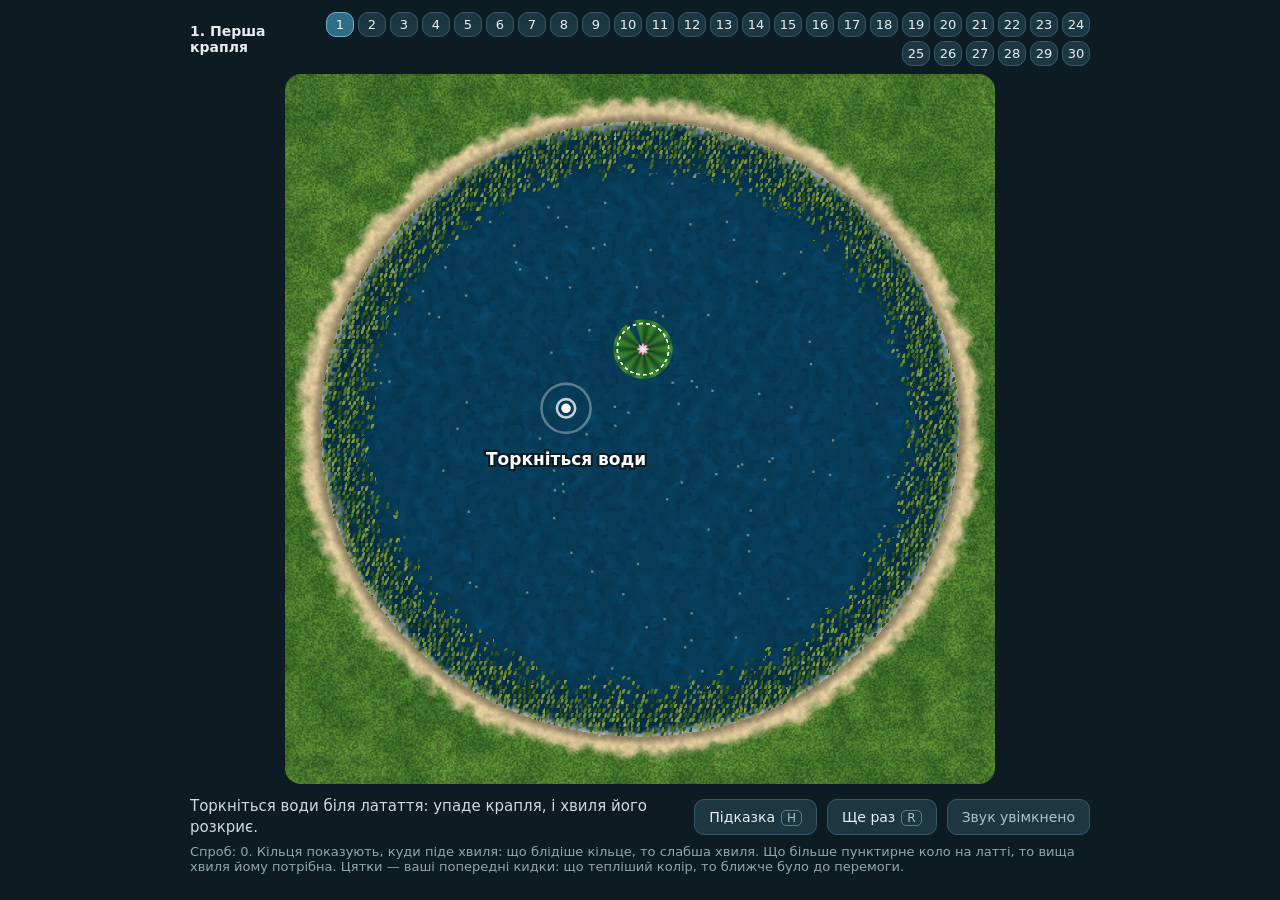
==== commit 7d090027: "Real ripples: a drop now sends out a train of rings The wave equation gains the Boussinesq dispersio" ====
--- a/index.html
+++ b/index.html
@@ -148,8 +148,10 @@
 </script>
 <script>
 //CORE>
-const N=120,STEPS=760,DAMP=0.9982,RB=10;
-const blk=new Uint8Array(N*N),dep=new Float32Array(N*N),c2=new Float32Array(N*N),dmp=new Float32Array(N*N),cE=new Float32Array(N*N),cS=new Float32Array(N*N);
+const N=120,STEPS=760,DAMP=0.9982,RB=10,DISP=0.07;
+const blk=new Uint8Array(N*N),dep=new Float32Array(N*N),c2=new Float32Array(N*N),dmp=new Float32Array(N*N),cE=new Float32Array(N*N),cS=new Float32Array(N*N),bb=new Float32Array(N*N),AA=new Float32Array(N*N);
+let A1=new Float32Array(N*N),A2=new Float32Array(N*N),OP=new Int32Array(0);
+const nE=new Int32Array(N*N),nW=new Int32Array(N*N),nS=new Int32Array(N*N),nN=new Int32Array(N*N);
 let LV=null,BUOYS=[],U=new Float32Array(N*N),P=new Float32Array(N*N),Q=new Float32Array(N*N),MX=[],ARR=[],STEP=0;
 function segd(x,y,a){const dx=a[2]-a[0],dy=a[3]-a[1],t=Math.max(0,Math.min(1,((x-a[0])*dx+(y-a[1])*dy)/(dx*dx+dy*dy||1)));return Math.hypot(x-a[0]-dx*t,y-a[1]-dy*t)}
 function buildLevel(L){LV=L;BUOYS=L.lilies;blk.fill(0);const[cx,cy,rx,ry]=L.pond;
@@ -160,16 +162,24 @@
 for(const[rx2,ry2,rr]of L.rocks||[])if((x-rx2)**2+(y-ry2)**2<rr*rr)blk[i]=1;
 for(const w of L.walls||[])if(segd(x,y,w)<w[4])blk[i]=1;
 let d=Math.min(1,(1-e)*L.base);for(const[bx,by,ba,bw]of L.bars||[])d-=ba*Math.exp(-((x-bx)**2+(y-by)**2)/bw);
-d=Math.max(0.1,Math.min(2,d));dep[i]=d;c2[i]=0.25*(0.22+0.78*d);
+d=Math.max(0.1,Math.min(2,d));dep[i]=d;c2[i]=0.25*(0.22+0.78*d);bb[i]=Math.min(0.5,DISP*d*d);
 let a=0;if(L.reeds&&sh<RB)a=0.5*((RB-sh)/RB)**2;
 for(const[wx,wy,wr]of L.weeds||[]){const dd=Math.hypot(x-wx,y-wy);if(dd<wr)a=Math.max(a,0.05*Math.min(1,(wr-dd)/3))}
 dmp[i]=1-a}
 for(let i=0;i<N*N-N;i++){cE[i]=blk[i]||blk[i+1]?0:0.5*(c2[i]+c2[i+1]);cS[i]=blk[i]||blk[i+N]?0:0.5*(c2[i]+c2[i+N])}
+const op=[];for(let y=1;y<N-1;y++)for(let x=1;x<N-1;x++){const i=y*N+x;if(blk[i])continue;op.push(i);nE[i]=blk[i+1]?i:i+1;nW[i]=blk[i-1]?i:i-1;nS[i]=blk[i+N]?i:i+N;nN[i]=blk[i-N]?i:i-N}OP=Int32Array.from(op);
 simReset()}
 function simReset(){U.fill(0);P.fill(0);Q.fill(0);MX=BUOYS.map(()=>0);ARR=BUOYS.map(()=>0);STEP=0}
 function simDrop(dx,dy){for(let y=-7;y<=7;y++)for(let x=-7;x<=7;x++){const X=dx+x,Y=dy+y;if(X<1||Y<1||X>=N-1||Y>=N-1||blk[Y*N+X])continue;const v=-Math.exp(-(x*x+y*y)/7);U[Y*N+X]=v;P[Y*N+X]=v}}
-function simTick(){for(let y=1;y<N-1;y++)for(let x=1;x<N-1;x++){const i=y*N+x;if(blk[i])continue;const c=U[i];
-Q[i]=(c+(c-P[i])*dmp[i]+cE[i]*(U[i+1]-c)+cE[i-1]*(U[i-1]-c)+cS[i]*(U[i+N]-c)+cS[i-N]*(U[i-N]-c))*DAMP}
+// Linear Boussinesq water: u_tt - b*lap(u_tt) = div(c2*grad u). Deep water (large b) is dispersive:
+// short ripples lag behind the front and form a ring train; shallow water (b near 0) is not.
+// The acceleration is found with four Jacobi sweeps; an even count keeps every mode stable.
+function simTick(){const n=OP.length;for(let j=0;j<n;j++){const i=OP[j],c=U[i];
+AA[i]=cE[i]*(U[i+1]-c)+cE[i-1]*(U[i-1]-c)+cS[i]*(U[i+N]-c)+cS[i-N]*(U[i-N]-c)}
+let src=AA,dst=A1;for(let k=0;k<4;k++){for(let j=0;j<n;j++){const i=OP[j],b=bb[i];
+dst[i]=(AA[i]+b*(src[nE[i]]+src[nW[i]]+src[nS[i]]+src[nN[i]]))/(1+4*b)}
+src=dst;dst=dst===A1?A2:A1}
+for(let j=0;j<n;j++){const i=OP[j],c=U[i];Q[i]=(c+(c-P[i])*dmp[i]+src[i])*DAMP}
 const q=P;P=U;U=Q;Q=q;STEP++;
 for(let k=0;k<BUOYS.length;k++){const v=Math.abs(U[BUOYS[k][1]*N+BUOYS[k][0]]);if(v>MX[k])MX[k]=v;if(!ARR[k]&&v>=LV.T)ARR[k]=STEP}}
 function judge(){const t=LV.tune,n=BUOYS.length;if(ARR.some(a=>!a))return{ok:0,err:999,ord:[]};const ord=BUOYS.map((_,k)=>k).sort((a,b)=>ARR[a]-ARR[b]);let ok=1,err=0;
@@ -178,36 +188,36 @@
 function canDrop(x,y){if(x<1||y<1||x>=N-1||y>=N-1||blk[y*N+x])return 0;for(const[bx,by]of BUOYS)if(Math.hypot(bx-x,by-y)<16)return 0;return 1}
 //<CORE
 const LEVELS=[
-{name:'Перша крапля',nocard:1,lesson:'Торкніться води: упаде крапля, і хвиля розкриє латаття. Що ближче крапля, то вища хвиля.',pond:[60,60,54,52],reeds:1,base:30,lilies:[[60,46]],T:0.0689,hint:[51,60,13],best:[47,56]},
-{name:'Відстань',lesson:'Що далі біжить хвиля, то нижчою вона стає. Знайдіть місце, звідки хвиля дійде до обох латать ще високою.',pond:[60,60,54,50],reeds:1,base:30,lilies:[[30,60],[90,60]],T:0.0646,hint:[63,63,13],best:[59,59]},
-{name:'Камінь',lesson:'Камінь затуляє хвилю: за ним лишається тиха тінь. Киньте краплю так, щоб жодне латаття не сховалося за каменем.',pond:[60,60,54,50],reeds:1,base:30,rocks:[[70,60,8]],lilies:[[30,60],[92,60]],T:0.0611,hint:[64,54,13],best:[68,50]},
-{name:'Ряска',lesson:'Ряска на поверхні гасить хвилю. Знайдіть місце, звідки хвиля обійде зелену пляму.',pond:[60,60,55,50],reeds:1,base:30,weeds:[[60,60,14]],lilies:[[28,60],[92,60]],T:0.0622,hint:[63,39,13],best:[59,35]},
-{name:'Мілина',lesson:'Світле дно — це мілина. Над нею хвиля сповільнюється і росте вгору, як цунамі біля берега. Лататтю на мілині вистачить і далекої хвилі.',pond:[60,60,55,50],reeds:1,base:30,bars:[[90,60,.9,260]],lilies:[[28,60],[90,60]],T:0.0836,hint:[45,54,13],best:[41,50]},
-{name:'Щедрик',lesson:'Кожне латаття — це нота, і хвиля грає їх по черзі. Знайдіть місце, звідки одна крапля зіграє «Щедрик»: рожева, жовта, знову рожева, синя. Кільця показують, куди хвиля дійде раніше.',pond:[60,60,54,50],reeds:1,base:30,lilies:[[40,60],[61,32],[79,87],[100,53]],T:0.012,tune:{title:'«Щедрик»',f:[466.16,440,466.16,392],on:[0,2,3,4],unit:30,tol:20},hint:[24,63,13],best:[20,59]},
-{name:'Щілина',lesson:'Крізь вузьку щілину хвиля виходить новим колом, ніби там упала ще одна крапля. Так вона потрапляє за стіну.',pond:[60,60,55,52],reeds:1,base:30,walls:[[4,60,53,60,2.2],[67,60,116,60,2.2]],lilies:[[34,88],[86,88],[60,26]],T:0.0366,hint:[63,58,13],best:[59,62]},
-{name:'Лінза',lesson:'Над мілиною хвиля завертає, як світло в лінзі. Кругла мілина збирає хвилю в одну точку за собою.',pond:[60,60,54,56],reeds:1,base:30,bars:[[60,58,.9,200]],lilies:[[60,20],[60,92]],T:0.0574,hint:[63,42,13],best:[59,38]},
-{name:'Ставок',lesson:'Тепер усе разом: відстань, каміння, мілини, ряска і кам’яні береги. Одна крапля, чотири латаття.',pond:[60,60,56,53],base:2.6,lands:[[64,122,24],[-4,14,26]],rocks:[[44,60,7],[80,44,6],[72,86,8]],bars:[[60,30,.75,260],[92,66,.7,180],[26,80,.6,200]],weeds:[[52,84,8]],lilies:[[24,50],[90,24],[40,98],[100,78]],T:0.0536,hint:[33,36,13],best:[29,32]},
-{name:'Відбиття',lesson:'Очерет хвилю гасив, а кам’яний берег її відбиває. У довгому ставку відбиті хвилі знову сходяться в одній точці на іншому кінці. Це латаття велике: щоб розкрити його до межі, потрібна дуже висока хвиля, і зблизька однієї краплі не вистачить.',pond:[60,60,56,36],base:30,lilies:[[103,60]],T:0.181,hint:[21,63,13],best:[17,59]},
+{name:'Перша крапля',nocard:1,lesson:'Торкніться води: упаде крапля, і хвиля розкриє латаття. Що ближче крапля, то вища хвиля.',pond:[60,60,54,52],reeds:1,base:30,lilies:[[60,46]],T:0.0708,hint:[51,60,13],best:[47,56]},
+{name:'Відстань',lesson:'Що далі біжить хвиля, то нижчою вона стає. Знайдіть місце, звідки хвиля дійде до обох латать ще високою.',pond:[60,60,54,50],reeds:1,base:30,lilies:[[30,60],[90,60]],T:0.0643,hint:[63,63,13],best:[59,59]},
+{name:'Камінь',lesson:'Камінь затуляє хвилю: за ним лишається тиха тінь. Киньте краплю так, щоб жодне латаття не сховалося за каменем.',pond:[60,60,54,50],reeds:1,base:30,rocks:[[70,60,8]],lilies:[[30,60],[92,60]],T:0.0634,hint:[64,67,13],best:[68,71]},
+{name:'Ряска',lesson:'Ряска на поверхні гасить хвилю. Знайдіть місце, звідки хвиля обійде зелену пляму.',pond:[60,60,55,50],reeds:1,base:30,weeds:[[60,60,14]],lilies:[[28,60],[92,60]],T:0.0595,hint:[63,39,13],best:[59,35]},
+{name:'Мілина',lesson:'Світле дно — це мілина. Над нею хвиля сповільнюється і росте вгору, як цунамі біля берега. Лататтю на мілині вистачить і далекої хвилі.',pond:[60,60,55,50],reeds:1,base:30,bars:[[90,60,.9,260]],lilies:[[28,60],[90,60]],T:0.0882,hint:[45,54,13],best:[41,50]},
+{name:'Щедрик',lesson:'Кожне латаття — це нота, і хвиля грає їх по черзі. Знайдіть місце, звідки одна крапля зіграє «Щедрик»: рожева, жовта, знову рожева, синя. Кільця показують, куди хвиля дійде раніше.',pond:[60,60,54,50],reeds:1,base:30,lilies:[[40,60],[60,32],[78,86],[95,48]],T:0.012,tune:{title:'«Щедрик»',f:[466.16,440,466.16,392],on:[0,2,3,4],unit:30,tol:20},hint:[26,56,13],best:[22,60]},
+{name:'Щілина',lesson:'Крізь вузьку щілину хвиля виходить новим колом, ніби там упала ще одна крапля. Так вона потрапляє за стіну.',pond:[60,60,55,52],reeds:1,base:30,walls:[[4,60,53,60,2.2],[67,60,116,60,2.2]],lilies:[[34,88],[86,88],[60,26]],T:0.0347,hint:[63,58,13],best:[59,62]},
+{name:'Лінза',lesson:'Над мілиною хвиля завертає, як світло в лінзі. Кругла мілина збирає хвилю в одну точку за собою.',pond:[60,60,54,56],reeds:1,base:30,bars:[[60,58,.9,200]],lilies:[[60,20],[60,92]],T:0.0586,hint:[63,42,13],best:[59,38]},
+{name:'Ставок',lesson:'Тепер усе разом: відстань, каміння, мілини, ряска і кам’яні береги. Одна крапля, чотири латаття.',pond:[60,60,56,53],base:2.6,lands:[[64,122,24],[-4,14,26]],rocks:[[44,60,7],[80,44,6],[72,86,8]],bars:[[60,30,.75,260],[92,66,.7,180],[26,80,.6,200]],weeds:[[52,84,8]],lilies:[[24,50],[90,24],[40,98],[100,78]],T:0.0526,hint:[33,36,13],best:[29,32]},
+{name:'Відбиття',lesson:'Очерет хвилю гасив, а кам’яний берег її відбиває. У довгому ставку відбиті хвилі знову сходяться в одній точці на іншому кінці. Це латаття велике: щоб розкрити його до межі, потрібна дуже висока хвиля, і зблизька однієї краплі не вистачить.',pond:[60,60,56,36],base:30,lilies:[[103,60]],T:0.1524,hint:[21,63,13],best:[17,59]},
 {name:'Доля стукає',lesson:'Три однакові ноти й одна нижча: так починається П\u2019ята симфонія Бетховена. Три сині латаття мають прозвучати рівно одне за одним, а фіолетове останнім.',pond:[60,60,54,50],reeds:1,base:30,lilies:[[60,78],[37,73],[87,57],[50,35]],T:0.012,tune:{title:'мотив Бетховена',f:[392,392,392,311.13],on:[0,1,2,3],unit:30,tol:14},hint:[56,91,13],best:[60,95]},
-{name:'Ода за стіною',lesson:'Початок «Оди до радості»: дві зелені ноти, оранжева, синя. Дві з них сховані за стіною, і хвиля дістанеться до них лише крізь щілину.',pond:[60,60,54,50],reeds:1,base:30,walls:[[60,4,60,50,2.2],[60,70,60,116,2.2]],lilies:[[42,60],[41,32],[71,60],[81,44]],T:0.012,tune:{title:'«Оду до радості»',f:[329.63,329.63,349.23,392],on:[0,1,2,3],unit:30,tol:12},hint:[29,63,13],best:[25,59]},
-{name:'Канал',lesson:'Між двома стінами хвилі нікуди розходитися, тому вона майже не слабшає. Канал донесе її до далекого латаття.',pond:[60,60,55,52],reeds:1,base:30,walls:[[52,52,108,52,2.2],[52,68,108,68,2.2]],lilies:[[102,60],[30,30],[30,90]],T:0.0749,hint:[30,63,13],best:[26,59]},
-{name:'Щедрик на мілині',lesson:'Знову «Щедрик», але посеред ставка мілина. Над нею хвиля йде повільніше, тож нота за мілиною запізнюється.',pond:[60,60,54,50],reeds:1,base:30,bars:[[60,60,.9,260]],lilies:[[40,60],[54,26],[73,54],[88,90]],T:0.012,tune:{title:'«Щедрик»',f:[466.16,440,466.16,392],on:[0,2,3,4],unit:30,tol:11},hint:[27,63,13],best:[23,59]},
-{name:'Три мілини',lesson:'Три латаття стоять на мілинах, одне на глибині. Згадайте: на мілині хвиля росте сама.',pond:[60,60,55,53],reeds:1,base:30,bars:[[92,40,.9,200],[92,84,.9,200],[40,96,.9,160]],lilies:[[92,40],[92,84],[40,96],[26,40]],T:0.0872,hint:[45,51,13],best:[41,47]},
-{name:'Дві щілини',lesson:'У стіні дві щілини, і з кожної виходить своя хвиля. Знайдіть місце, звідки хвиля пройде на обидва боки стіни.',pond:[60,60,55,52],reeds:1,base:30,walls:[[4,56,38,56,2.2],[50,56,70,56,2.2],[82,56,116,56,2.2]],lilies:[[60,92],[60,24]],T:0.0484,hint:[45,60,13],best:[41,56]},
-{name:'Коліно',lesson:'Канал повертає за ріг. Хвиля поверне разом із ним.',pond:[60,60,55,52],reeds:1,base:30,walls:[[30,30,94,30,2.2],[30,44,80,44,2.2],[94,30,94,98,2.2],[80,44,80,98,2.2]],lilies:[[87,90],[36,80]],T:0.035,hint:[27,45,13],best:[23,41]},
-{name:'Еліпс і ряска',lesson:'Прямий шлях закрила ряска. Але кам\u2019яні береги довгого ставка все одно зберуть хвилю в одну точку. Це латаття велике: щоб розкрити його до межі, потрібна дуже висока хвиля, і зблизька однієї краплі не вистачить.',pond:[60,60,38,56],base:30,weeds:[[60,60,11]],lilies:[[60,101]],T:0.155,hint:[63,24,13],best:[59,20]},
-{name:'Щедрик і скеля',lesson:'Скеля стоїть на шляху до однієї з нот. Хвиля обійде її, але дорога в обхід довша, і нота прозвучить пізніше.',pond:[60,60,54,50],reeds:1,base:30,rocks:[[58,60,12]],lilies:[[38,60],[55,28],[76,52],[91,82]],T:0.012,tune:{title:'«Щедрик»',f:[466.16,440,466.16,392],on:[0,2,3,4],unit:30,tol:10},hint:[25,64,13],best:[21,60]},
-{name:'Плесо',lesson:'Останній ставок. Кам\u2019яні береги й острови відбивають хвилю, мілини її повертають, ряска гасить. Простого місця тут немає: шукайте, де хвилі складуться.',pond:[60,60,56,54],base:2.6,lands:[[120,20,26],[10,118,24]],rocks:[[46,56,8],[80,70,7]],walls:[[60,6,60,34,2.2],[30,84,56,84,2.2]],bars:[[90,44,.8,220],[40,100,.7,180]],weeds:[[72,96,9]],lilies:[[30,36],[90,44],[40,100],[98,90]],T:0.0545,hint:[51,67,13],best:[47,71]},
-{name:'Брате Якове',lesson:'Темна вода — це глибока яма. Над нею хвиля біжить швидше, тож нота за ямою прозвучить раніше, ніж здається. Мелодія: «Брате Якове».',pond:[60,60,54,50],reeds:1,base:30,bars:[[62,60,-1,260]],lilies:[[40,60],[43,35],[76,60],[84,85]],T:0.012,tune:{title:'«Брате Якове»',f:[261.63,293.66,329.63,261.63],on:[0,1,2,3],unit:30,tol:13},hint:[17,59,13],best:[13,63]},
-{name:'Подвійна лінза',lesson:'Дві мілини одна за одною: перша збирає хвилю, друга передає її далі.',pond:[60,60,56,40],reeds:1,base:30,bars:[[44,60,.9,150],[78,60,.9,150]],lilies:[[100,60],[26,36]],T:0.0639,hint:[30,60,13],best:[26,56]},
-{name:'Зіронька',lesson:'Початок «Мерехти, зіронько»: дві червоні ноти, потім дві сині. Сині сховані за стіною, а за щілиною ще й глибока яма.',pond:[60,60,54,50],reeds:1,base:30,walls:[[60,4,60,50,2.2],[60,70,60,116,2.2]],bars:[[84,60,-1,240]],lilies:[[42,60],[41,33],[70,50],[90,60]],T:0.012,tune:{title:'«Мерехти, зіронько»',f:[261.63,261.63,392,392],on:[0,1,2,3],unit:30,tol:11},hint:[30,63,13],best:[26,59]},
-{name:'Лабіринт',lesson:'Три стіни ділять ставок на коридори. Хвиля пройде всіма, якщо почати з правильного кінця.',pond:[60,60,55,53],reeds:1,base:30,walls:[[20,40,84,40,2.2],[36,60,104,60,2.2],[20,80,84,80,2.2]],lilies:[[30,50],[94,70],[30,92]],T:0.0161,hint:[18,76,13],best:[14,80]},
-{name:'Кам\u2019яна чаша',lesson:'Круглий кам\u2019яний ставок без очерету. Усе, що дійшло до берега, повертається назад.',pond:[60,60,52,52],base:30,lilies:[[60,30],[34,76],[86,76]],T:0.0981,hint:[57,85,13],best:[53,89]},
-{name:'Щедрик і дві води',lesson:'Одна нота стоїть за мілиною, інша за ямою: перша запізниться, друга поспішить.',pond:[60,60,54,50],reeds:1,base:30,bars:[[56,38,.9,200],[62,80,-1,240]],lilies:[[40,60],[54,34],[86,80],[98,54]],T:0.012,tune:{title:'«Щедрик»',f:[466.16,440,466.16,392],on:[0,2,3,4],unit:30,tol:10},hint:[26,63,13],best:[22,59]},
-{name:'Острови',lesson:'Два острови, скеля і ряска. Кам\u2019яні береги островів теж відбивають хвилю.',pond:[60,60,56,54],base:30,lands:[[44,50,10],[80,72,11]],rocks:[[70,36,6]],weeds:[[40,86,9]],lilies:[[24,56],[60,22],[100,60],[62,98]],T:0.0787,hint:[21,67,13],best:[17,71]},
-{name:'Хребет',lesson:'Під водою тягнеться довгий мілкий хребет. Хвиля тримається мілини й біжить уздовж неї, як у каналі.',pond:[60,60,56,50],reeds:1,base:30,bars:[[40,60,.85,90],[56,60,.85,90],[72,60,.85,90],[88,60,.85,90]],lilies:[[98,60],[40,30],[40,90]],T:0.0633,hint:[18,63,13],best:[14,59]},
-{name:'З днем народження',lesson:'Чотири ноти, і дві перші звучать майже разом. На шляху стоять скеля і яма.',pond:[60,60,54,50],reeds:1,base:30,rocks:[[60,44,9]],bars:[[64,78,-1,240]],lilies:[[40,60],[41,38],[54,74],[69,49]],T:0.012,tune:{title:'«З днем народження»',f:[392,392,440,392],on:[0,0.75,1,2],unit:32,tol:9},hint:[25,56,13],best:[21,60]},
-{name:'Велике плесо',lesson:'Найбільший ставок: острів, скелі, стіни, мілина, яма і ряска. Одна крапля, чотири латаття.',pond:[60,60,56,55],base:2.6,lands:[[60,60,9]],rocks:[[34,40,7],[88,84,7]],walls:[[60,74,60,110,2.2],[84,30,108,44,2.2]],bars:[[90,56,.8,200],[30,84,-1,220]],weeds:[[50,26,9]],lilies:[[22,60],[72,20],[100,66],[44,100]],T:0.0533,hint:[36,36,13],best:[32,32]}];
+{name:'Ода за стіною',lesson:'Початок «Оди до радості»: дві зелені ноти, оранжева, синя. Дві з них сховані за стіною, і хвиля дістанеться до них лише крізь щілину.',pond:[60,60,54,50],reeds:1,base:30,walls:[[60,4,60,50,2.2],[60,70,60,116,2.2]],lilies:[[42,60],[41,32],[71,60],[76,44]],T:0.012,tune:{title:'«Оду до радості»',f:[329.63,329.63,349.23,392],on:[0,1,2,3],unit:30,tol:12},hint:[24,58,13],best:[20,62]},
+{name:'Канал',lesson:'Між двома стінами хвилі нікуди розходитися, тому вона майже не слабшає. Канал донесе її до далекого латаття.',pond:[60,60,55,52],reeds:1,base:30,walls:[[52,52,108,52,2.2],[52,68,108,68,2.2]],lilies:[[102,60],[30,30],[30,90]],T:0.0743,hint:[36,63,13],best:[32,59]},
+{name:'Щедрик на мілині',lesson:'Знову «Щедрик», але посеред ставка мілина. Над нею хвиля йде повільніше, тож нота за мілиною запізнюється.',pond:[60,60,54,50],reeds:1,base:30,bars:[[60,60,.9,260]],lilies:[[40,60],[54,26],[73,54],[88,90]],T:0.012,tune:{title:'«Щедрик»',f:[466.16,440,466.16,392],on:[0,2,3,4],unit:30,tol:11},hint:[16,59,13],best:[12,63]},
+{name:'Три мілини',lesson:'Три латаття стоять на мілинах, одне на глибині. Згадайте: на мілині хвиля росте сама.',pond:[60,60,55,53],reeds:1,base:30,bars:[[92,40,.9,200],[92,84,.9,200],[40,96,.9,160]],lilies:[[92,40],[92,84],[40,96],[26,40]],T:0.0857,hint:[48,54,13],best:[44,50]},
+{name:'Дві щілини',lesson:'У стіні дві щілини, і з кожної виходить своя хвиля. Знайдіть місце, звідки хвиля пройде на обидва боки стіни.',pond:[60,60,55,52],reeds:1,base:30,walls:[[4,56,38,56,2.2],[50,56,70,56,2.2],[82,56,116,56,2.2]],lilies:[[60,92],[60,24]],T:0.0498,hint:[45,60,13],best:[41,56]},
+{name:'Коліно',lesson:'Канал повертає за ріг. Хвиля поверне разом із ним.',pond:[60,60,55,52],reeds:1,base:30,walls:[[30,30,94,30,2.2],[30,44,80,44,2.2],[94,30,94,98,2.2],[80,44,80,98,2.2]],lilies:[[87,90],[36,80]],T:0.0323,hint:[30,45,13],best:[26,41]},
+{name:'Еліпс і ряска',lesson:'Прямий шлях закрила ряска. Але кам\u2019яні береги довгого ставка все одно зберуть хвилю в одну точку. Це латаття велике: щоб розкрити його до межі, потрібна дуже висока хвиля, і зблизька однієї краплі не вистачить.',pond:[60,60,38,56],base:30,weeds:[[60,60,11]],lilies:[[60,101]],T:0.1409,hint:[63,24,13],best:[59,20]},
+{name:'Щедрик і скеля',lesson:'Скеля стоїть на шляху до однієї з нот. Хвиля обійде її, але дорога в обхід довша, і нота прозвучить пізніше.',pond:[60,60,54,50],reeds:1,base:30,rocks:[[58,60,12]],lilies:[[38,60],[55,28],[72,51],[87,82]],T:0.012,tune:{title:'«Щедрик»',f:[466.16,440,466.16,392],on:[0,2,3,4],unit:30,tol:12},hint:[18,56,13],best:[14,60]},
+{name:'Плесо',lesson:'Останній ставок. Кам\u2019яні береги й острови відбивають хвилю, мілини її повертають, ряска гасить. Простого місця тут немає: шукайте, де хвилі складуться.',pond:[60,60,56,54],base:2.6,lands:[[120,20,26],[10,118,24]],rocks:[[46,56,8],[80,70,7]],walls:[[60,6,60,34,2.2],[30,84,56,84,2.2]],bars:[[90,44,.8,220],[40,100,.7,180]],weeds:[[72,96,9]],lilies:[[30,36],[90,44],[40,100],[98,90]],T:0.0545,hint:[60,70,13],best:[56,74]},
+{name:'Брате Якове',lesson:'Темна вода — це глибока яма. Над нею хвиля біжить швидше, тож нота за ямою прозвучить раніше, ніж здається. Мелодія: «Брате Якове».',pond:[60,60,54,50],reeds:1,base:30,bars:[[62,60,-1,260]],lilies:[[40,60],[43,35],[76,60],[84,85]],T:0.012,tune:{title:'«Брате Якове»',f:[261.63,293.66,329.63,261.63],on:[0,1,2,3],unit:30,tol:13},hint:[24,58,13],best:[20,62]},
+{name:'Подвійна лінза',lesson:'Дві мілини одна за одною: перша збирає хвилю, друга передає її далі.',pond:[60,60,56,40],reeds:1,base:30,bars:[[44,60,.9,150],[78,60,.9,150]],lilies:[[100,60],[26,36]],T:0.0648,hint:[30,60,13],best:[26,56]},
+{name:'Зіронька',lesson:'Початок «Мерехти, зіронько»: дві червоні ноти, потім дві сині. Сині сховані за стіною, а за щілиною ще й глибока яма.',pond:[60,60,54,50],reeds:1,base:30,walls:[[60,4,60,50,2.2],[60,70,60,116,2.2]],bars:[[84,60,-1,240]],lilies:[[42,60],[41,33],[69,50],[81,48]],T:0.012,tune:{title:'«Мерехти, зіронько»',f:[261.63,261.63,392,392],on:[0,1,2,3],unit:30,tol:11},hint:[21,61,13],best:[17,65]},
+{name:'Лабіринт',lesson:'Три стіни ділять ставок на коридори. Хвиля пройде всіма, якщо почати з правильного кінця.',pond:[60,60,55,53],reeds:1,base:30,walls:[[20,40,84,40,2.2],[36,60,104,60,2.2],[20,80,84,80,2.2]],lilies:[[30,50],[94,70],[30,92]],T:0.0162,hint:[18,76,13],best:[14,80]},
+{name:'Кам\u2019яна чаша',lesson:'Круглий кам\u2019яний ставок без очерету. Усе, що дійшло до берега, повертається назад.',pond:[60,60,52,52],base:30,lilies:[[60,30],[34,76],[86,76]],T:0.0905,hint:[48,33,13],best:[44,29]},
+{name:'Щедрик і дві води',lesson:'Одна нота стоїть за мілиною, інша за ямою: перша запізниться, друга поспішить.',pond:[60,60,54,50],reeds:1,base:30,bars:[[56,38,.9,200],[62,80,-1,240]],lilies:[[40,60],[54,34],[86,80],[98,54]],T:0.012,tune:{title:'«Щедрик»',f:[466.16,440,466.16,392],on:[0,2,3,4],unit:30,tol:10},hint:[18,64,13],best:[14,68]},
+{name:'Острови',lesson:'Два острови, скеля і ряска. Кам\u2019яні береги островів теж відбивають хвилю.',pond:[60,60,56,54],base:30,lands:[[44,50,10],[80,72,11]],rocks:[[70,36,6]],weeds:[[40,86,9]],lilies:[[24,56],[60,22],[100,60],[62,98]],T:0.0753,hint:[21,67,13],best:[17,71]},
+{name:'Хребет',lesson:'Під водою тягнеться довгий мілкий хребет. Хвиля тримається мілини й біжить уздовж неї, як у каналі.',pond:[60,60,56,50],reeds:1,base:30,bars:[[40,60,.85,90],[56,60,.85,90],[72,60,.85,90],[88,60,.85,90]],lilies:[[98,60],[40,30],[40,90]],T:0.0664,hint:[21,63,13],best:[17,59]},
+{name:'З днем народження',lesson:'Чотири ноти, і дві перші звучать майже разом. На шляху стоять скеля і яма.',pond:[60,60,54,50],reeds:1,base:30,rocks:[[60,44,9]],bars:[[64,78,-1,240]],lilies:[[40,60],[41,38],[54,74],[69,49]],T:0.012,tune:{title:'«З днем народження»',f:[392,392,440,392],on:[0,0.75,1,2],unit:32,tol:11},hint:[25,56,13],best:[21,60]},
+{name:'Велике плесо',lesson:'Найбільший ставок: острів, скелі, стіни, мілина, яма і ряска. Одна крапля, чотири латаття.',pond:[60,60,56,55],base:2.6,lands:[[60,60,9]],rocks:[[34,40,7],[88,84,7]],walls:[[60,74,60,110,2.2],[84,30,108,44,2.2]],bars:[[90,56,.8,200],[30,84,-1,220]],weeds:[[50,26,9]],lilies:[[22,60],[72,20],[100,66],[44,100]],T:0.053,hint:[36,36,13],best:[32,32]}];
 const $=id=>document.getElementById(id);
 const stage=$('stage'),glc=$('gl'),ov=$('ov'),g=ov.getContext('2d'),finEl=$('fin'),card=$('card');
 const gl=glc.getContext('webgl2',{antialias:false});
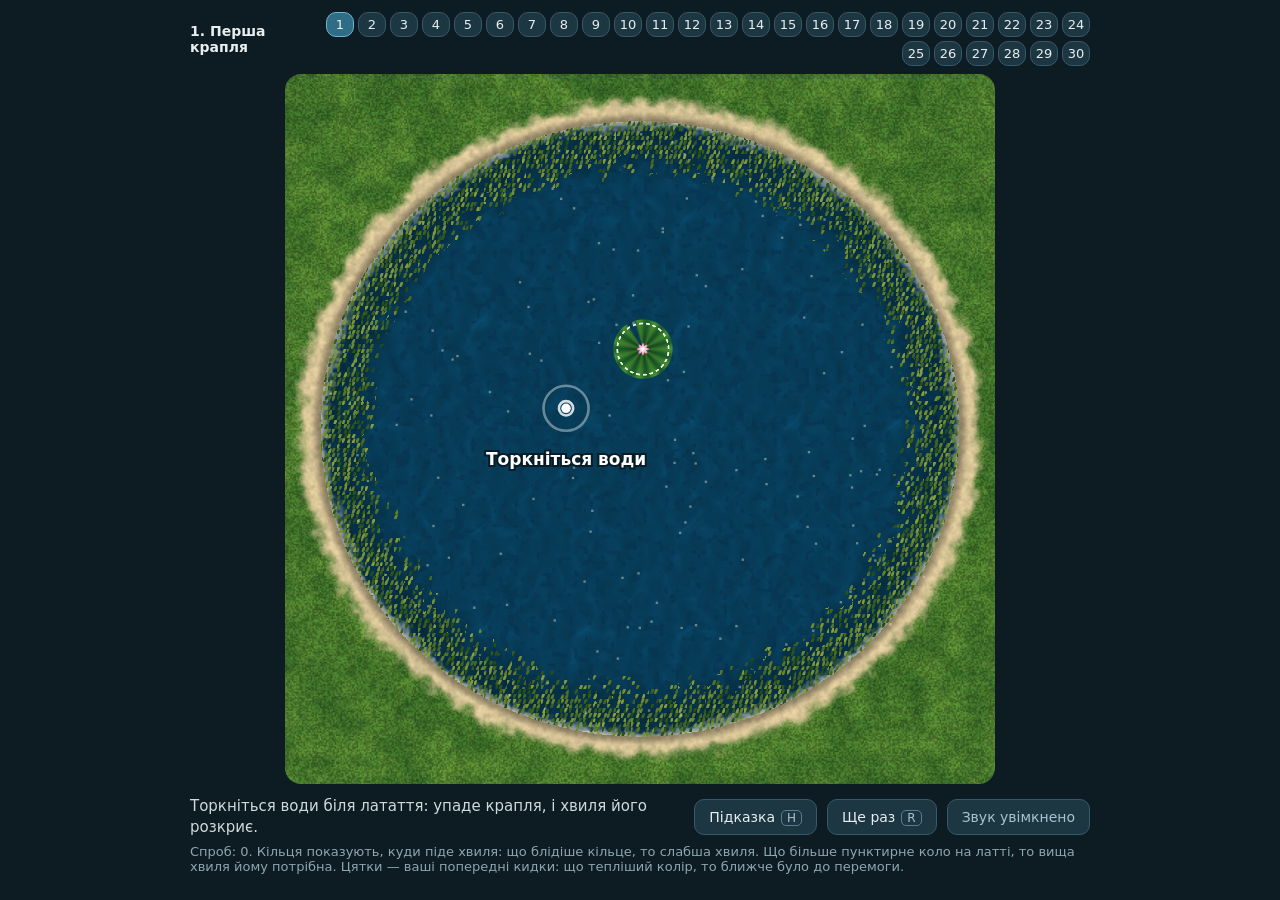
==== commit 92f47586: "Standing reeds, flowers with volume, a drop that falls and splashes In the tilted view of the finale" ====
--- a/index.html
+++ b/index.html
@@ -132,6 +132,24 @@
 col+=vec3(.42,.26,.06)*lit*(.6+uFin)*smoothstep(uNeed+.3,0.,r)*(.75+.25*sin(uT*5.+float(i)));}}
 }
 float fd=length(s-60.);col=mix(col,sky(normalize(vec3(rd.xy,.02)),L),smoothstep(110.,700.,fd)*uTilt);}
+// reeds as standing stalks: each stalk is a vertical line, tested against the ray's footprint on the water
+if(uReed>.5&&uTilt>.02&&rd.z<-1e-4){float t0=-ro.z/rd.z;vec2 s0=(ro+rd*t0).xy,dz=rd.xy/rd.z;float sa=shore(s0),sc2=shore(s0+dz*6.);
+if(min(sa,sc2)<11.&&max(sa,sc2)>-.5){float zb=-1.,db=1.,hb=1.,cb=0.;
+for(int k=0;k<14;k++){float z=6.*(1.-float(k)/13.);vec2 sp=s0+dz*z;float shp=shore(sp);if(shp<.2||shp>10.5)continue;
+vec2 gg=floor(sp*1.25);float rb=smoothstep(10.5,3.5,shp+(noise(sp*.55)-.5)*3.);if(hash(gg+.37)<1.02-rb*.9)continue;
+vec2 cc=(gg+.5+(vec2(hash(gg+3.1),hash(gg+7.7))-.5)*.75)/1.25;float hz=(2.4+3.4*hash(gg+5.5))*min(1.,uTilt*1.6);
+float zs=clamp(dot(cc-s0,dz)/(dot(dz,dz)+1e-4),0.,hz);float dd=length(s0+dz*zs-cc-vec2(sin(uT*1.3+gg.x)*.05*zs,0.));
+if(dd<.17&&zs>zb){zb=zs;db=dd;hb=hz;cb=hash(gg+1.7);}}
+if(zb>=0.&&t0+zb/rd.z<tHit){vec3 rc=mix(vec3(.1,.22,.06),vec3(.5,.6,.24),cb)*(.55+.6*zb/hb);
+if(cb>.45&&zb>hb-1.1&&zb<hb-.15)rc=vec3(.34,.21,.1);
+col=mix(col,rc*mix(vec3(1.),vec3(1.1,.82,.6),uFin),smoothstep(.17,.08,db));tHit=t0+zb/rd.z;}}}
+// flowers with volume: three layers of petals above the leaf
+if(rd.z<-1e-4){for(int i=0;i<4;i++){float w=uB[i].z;if(w<.06)continue;vec2 c=uB[i].xy;float hw=H(c)*15.*uTilt;
+for(int k=3;k>=1;k--){float zz=hw+float(k)*.55*(.35+.65*min(w,1.)),tk=(zz-ro.z)/rd.z;if(tk>tHit)continue;vec2 q=(ro+rd*tk).xy-c;float r=length(q),a=atan(q.y,q.x)+float(k)*.42;
+float rk=(1.15+(uNeed-1.25)*w)*(1.-.2*float(k)),l1=.5+.5*pow(abs(cos(a*4.)),.55);
+if(r<rk*l1-.12){vec3 pc=mix(vec3(1.,.97,.95),vec3(.97,.5,.72),smoothstep(0.,rk,r))*(.78+.09*float(k));
+if(k==3&&r<.3+.5*min(w,1.))pc=mix(vec3(.9,.62,.16),vec3(1.,.86,.32),uB[i].w);
+col=pc*mix(vec3(1.),vec3(1.08,.84,.66),uFin*.7)*(.86+.22*max(L.z,0.));tHit=tk;break;}}}}
 vec3 Hh=normalize(L+V);
 for(int i=0;i<3;i++){if(uRock[i].z<.5)continue;vec3 c=vec3(uRock[i].xy,-uRock[i].z*.3);float ts=sph(ro,rd,c,uRock[i].z*1.05);if(ts>0.&&ts<tHit){tHit=ts;vec3 q=ro+rd*ts;vec2 s=q.xy;
 vec3 n=normalize(normalize(q-c)+vec3((noise(s*1.7)-.5)*.5,(noise(s*1.7+4.)-.5)*.5,0.));
@@ -226,7 +244,7 @@
 let lvI=0,T=0.068,state='card',tries=0,marks=[],splash=null,hintLv=0,acc=0,last=performance.now(),size=600;
 let camK=0,camGoal=0,camDur=1.8,theta=0,finT=0,ringT=0,tscale=1,fin=0,finGoal=0,phase='',dropAt=null;
 let disp=[0,0,0,0],wasLit=[0,0,0,0],bursts=[],litOrder=[],closing=false;
-let specks=[];
+let specks=[],fall=null,spray=[];
 function seed(){specks=[];let g2=0;while(specks.length<150&&g2++<4000){const x=2+Math.random()*(N-4),y=2+Math.random()*(N-4);if(!blk[(y|0)*N+(x|0)])specks.push({x,y,hx:x,hy:y})}}
 let hover=null,isDown=false,tt=null,ttKey='',lastRes=null,stars=0,lastJ=null;
 const PITCH={466.16:'#ff8fc0',440:'#ffd95a',392:'#6fc3ff',311.13:'#c79bff',261.63:'#ff7b6b',293.66:'#5fe0d0',329.63:'#8fe08a',349.23:'#ffab5e'};
@@ -265,13 +283,14 @@
 seed();reset();if(L.nocard){state='idle';card.classList.remove('on');idleText()}else{state='card';$('cnum').textContent='РІВЕНЬ '+(i+1)+' З '+LEVELS.length;$('cname').textContent=L.name;$('ctext').textContent=L.lesson;card.classList.add('on')}}
 function begin(){if(state!=='card')return;card.classList.remove('on');state='idle';idleText()}
 function idleText(){if(LEVELS[lvI].tune){say('Знайдіть місце, звідки хвиля торкнеться латать у порядку мелодії. Порядок кольорів і ритм показано вгорі в рядку «треба».');return}say(lvI===0&&!tries?'Торкніться води біля латаття: упаде крапля, і хвиля його розкриє.':'Киньте одну краплю. Що вища хвиля дійде до латаття, то ширше воно розкриється. Розкрийте всі до пунктирної межі.')}
-function reset(){simReset();if(state!=='card')state='idle';splash=null;wasLit=[0,0,0,0];bursts=[];litOrder=[];closing=false;phase='';camGoal=0;camDur=0.7;finGoal=0;tscale=1;dropAt=null;lastRes=null;lastJ=null;
+function reset(){simReset();if(state!=='card')state='idle';splash=null;fall=null;spray=[];wasLit=[0,0,0,0];bursts=[];litOrder=[];closing=false;phase='';camGoal=0;camDur=0.7;finGoal=0;tscale=1;dropAt=null;lastRes=null;lastJ=null;
 stage.classList.remove('fin');finEl.classList.remove('on');$('rep').classList.remove('on');$('next').style.display='none';if(state==='idle'){idleText();if(hintLv)showHint()}}
 function showHint(){if(hintLv===1)say('Підказка 1: '+LEVELS[lvI].lesson);
 if(hintLv===2)say('Підказка 2: шукайте місце всередині жовтого кола.');
 if(hintLv>=3)say('Підказка 3: точне місце позначено жовтою цяткою.')}
 function hint(){if(state==='card')return;if(hintLv<3)hintLv++;if(state!=='idle')reset();showHint()}
-function drop(x,y){simDrop(x,y);dropAt=[x,y];state='run';tries++;$('tries').textContent=tries;marks.push({x,y,s:-1});splash={x,y,t:0};lastRes=null;say('Хвиля йде…');plop()}
+function startFall(x,y){fall={x,y,t:0};state='fall';say('Крапля падає…')}
+function drop(x,y){fall=null;spray=[];for(let k=0;k<14;k++){const a=Math.random()*6.283,v=18+Math.random()*30;spray.push({a,v})}simDrop(x,y);dropAt=[x,y];state='run';tries++;$('tries').textContent=tries;marks.push({x,y,s:-1});splash={x,y,t:0};lastRes=null;say('Хвиля йде…');plop()}
 function ring(x,y,amp){for(let j=-6;j<=6;j++)for(let i=-6;i<=6;i++){const X=x+i,Y=y+j;if(X<1||Y<1||X>=N-1||Y>=N-1||blk[Y*N+X])continue;const v=-amp*Math.exp(-(i*i+j*j)/6);U[Y*N+X]+=v;P[Y*N+X]+=v}}
 function score(){if(!marks.length)return;const m=marks[marks.length-1];if(LV.tune){const j=judge();m.s=j.ok?1:Math.max(0.2,0.95-j.err/70)}else m.s=Math.min(...MX)/T}
 function win(){state='win';phase='A';finT=0;ringT=-1;theta=0;win.n=0;score();doneSet.add(lvI);store.set('pleso-done2',[...doneSet].join(','));paintLv();
@@ -314,6 +333,10 @@
 else{for(const[x,y]of BUOYS)if(Math.hypot(x-hx,y-hy)<16){g.fillStyle='rgba(240,120,110,.16)';g.strokeStyle='rgba(240,120,110,.7)';g.lineWidth=1.5*px;g.beginPath();g.arc((x+.5)*K,(y+.5)*K,16*K,0,7);g.fill();g.stroke()}
 g.strokeStyle='rgba(240,120,110,.95)';g.lineWidth=2.5*px;const r=6*px;g.beginPath();g.moveTo(cx-r,cy-r);g.lineTo(cx+r,cy+r);g.moveTo(cx+r,cy-r);g.lineTo(cx-r,cy+r);g.stroke()}}}
 if(state==='done'&&lastRes)BUOYS.forEach(([x,y],k)=>{const f=lastRes[k];label(f>=1?'✓':Math.min(99,Math.round(f*100))+'%',(x+.5)*K,(y+.5)*K-8.5*K,px,f>=1?'#9df0b8':heat(f))});
+if(fall){const a=Math.min(1,fall.t/0.24),cx=(fall.x+.5)*K,cy=(fall.y+.5)*K,off=(1-a)*(1-a)*46*px;g.fillStyle='rgba(4,16,24,'+(0.12+0.3*a)+')';g.beginPath();g.ellipse(cx,cy,(9-5*a)*px,(6-3*a)*px,0,0,7);g.fill();
+g.fillStyle='rgba(235,247,255,.95)';g.beginPath();g.ellipse(cx-off*.35,cy-off,(3.2+1.6*(1-a))*px,(4.4+3*(1-a))*px,0.3,0,7);g.fill()}
+if(splash&&splash.t<0.9){const tt2=splash.t/0.9,cx=(splash.x+.5)*K,cy=(splash.y+.5)*K;for(const q of spray){const d=q.v*px*(tt2-0.45*tt2*tt2)*1.5,rr=(2.2-1.4*tt2)*px;g.fillStyle='rgba(240,250,255,'+(0.9*(1-tt2))+')';g.beginPath();g.arc(cx+Math.cos(q.a)*d,cy+Math.sin(q.a)*d,rr,0,7);g.fill()}
+g.fillStyle='rgba(255,255,255,'+(0.55*(1-tt2))+')';g.beginPath();g.arc(cx,cy,(3+5*Math.sin(tt2*3.1))*px,0,7);g.fill()}
 if(splash&&splash.t<1){const a=splash.t;g.strokeStyle='rgba(255,255,255,'+(0.9*(1-a))+')';g.lineWidth=(3*(1-a)+1)*px;g.beginPath();g.arc((splash.x+.5)*K,(splash.y+.5)*K,(6+a*30)*px,0,7);g.stroke()}
 for(const b of bursts){if(b.t<0||b.t>=1)continue;const a=b.t;g.strokeStyle='rgba(255,214,120,'+(0.95*(1-a))+')';g.lineWidth=(5*(1-a)+1)*px;g.beginPath();g.arc((b.x+.5)*K,(b.y+.5)*K,(4+a*13)*K,0,7);g.stroke();
 g.fillStyle='rgba(255,236,180,'+(0.35*(1-a)*(1-a))+')';g.beginPath();g.arc((b.x+.5)*K,(b.y+.5)*K,(3+a*6)*K,0,7);g.fill()}}
@@ -339,6 +362,7 @@
 for(const b of bursts)b.t+=dt*(state==='win'?1.1:1.6);
 BUOYS.forEach(([x,y],k)=>{const f=Math.min(1,MX[k]/T);if(f>=1&&!wasLit[k]){wasLit[k]=now;litOrder.push(k);bursts.push({x,y,t:0});if(LV.tune)note(LV.tune.f[k]);else if(phase!=='C')chime(litOrder.length-1)}
 const pop=wasLit[k]&&!closing?0.22*Math.exp(-(now-wasLit[k])/260):0,tg=closing?0:(f>=1?1:Math.pow(f,2.4)*0.9);disp[k]+=(tg-disp[k])*Math.min(1,dt*(closing?3:7));BUOYS[k].show=Math.max(0,disp[k])+pop});
+if(state==='fall'&&fall){fall.t+=dt;if(fall.t>=0.24)drop(fall.x,fall.y)}
 if(state==='win')finale(dt,now);
 else if(state==='run'){steps(dt,true);if(MX.every(v=>v>=T)){if(!LV.tune)win();else{const j=judge();lastJ=j;if(j.ok){stars=j.err<=7?3:j.err<=13?2:1;win()}else{state='done';score();say((j.ord.every((k,i)=>LV.tune.f[k]===LV.tune.f[i])?'Порядок правильний, але ритм не той: порівняйте смужки «треба» і «вийшло» вгорі.':'Ноти прозвучали не в тому порядку. Цифри біля латать показують, як вийшло.')+' Торкніться води або натисніть «Ще раз».')}}}
 else if(STEP>=STEPS&&LV.tune){state='done';score();lastJ=judge();say('Хвиля не дійшла до всіх латать. Спробуйте з іншого місця.')}
@@ -356,7 +380,7 @@
 stage.addEventListener('pointerleave',()=>{hover=null;isDown=false});
 stage.addEventListener('pointerup',e=>{if(!isDown)return;isDown=false;if(state==='done'){reset();if(e.pointerType!=='mouse')hover=null;return}if(state!=='idle'||camK>0.01)return;const[x,y]=cell(e);if(e.pointerType!=='mouse')hover=null;
 if(x<1||y<1||x>=N-1||y>=N-1||blk[y*N+x]){say('Сюди кинути не можна. Киньте краплю у воду.');return}
-if(!canDrop(x,y)){say('Занадто близько до латаття. Киньте краплю трохи далі.');return}drop(x,y)});
+if(!canDrop(x,y)){say('Занадто близько до латаття. Киньте краплю трохи далі.');return}startFall(x,y)});
 $('listen').onclick=$('clisten').onclick=listen;$('again').onclick=reset;$('hint').onclick=hint;$('next').onclick=next;$('cgo').onclick=begin;
 $('snd').onclick=()=>{muted=!muted;store.set('pleso-mute',muted?'1':'0');sndLabel();if(!muted)tone(NOTES[0],0,0.5,0.08)};sndLabel();
 addEventListener('keydown',e=>{if(e.repeat||e.metaKey||e.ctrlKey||e.altKey)return;
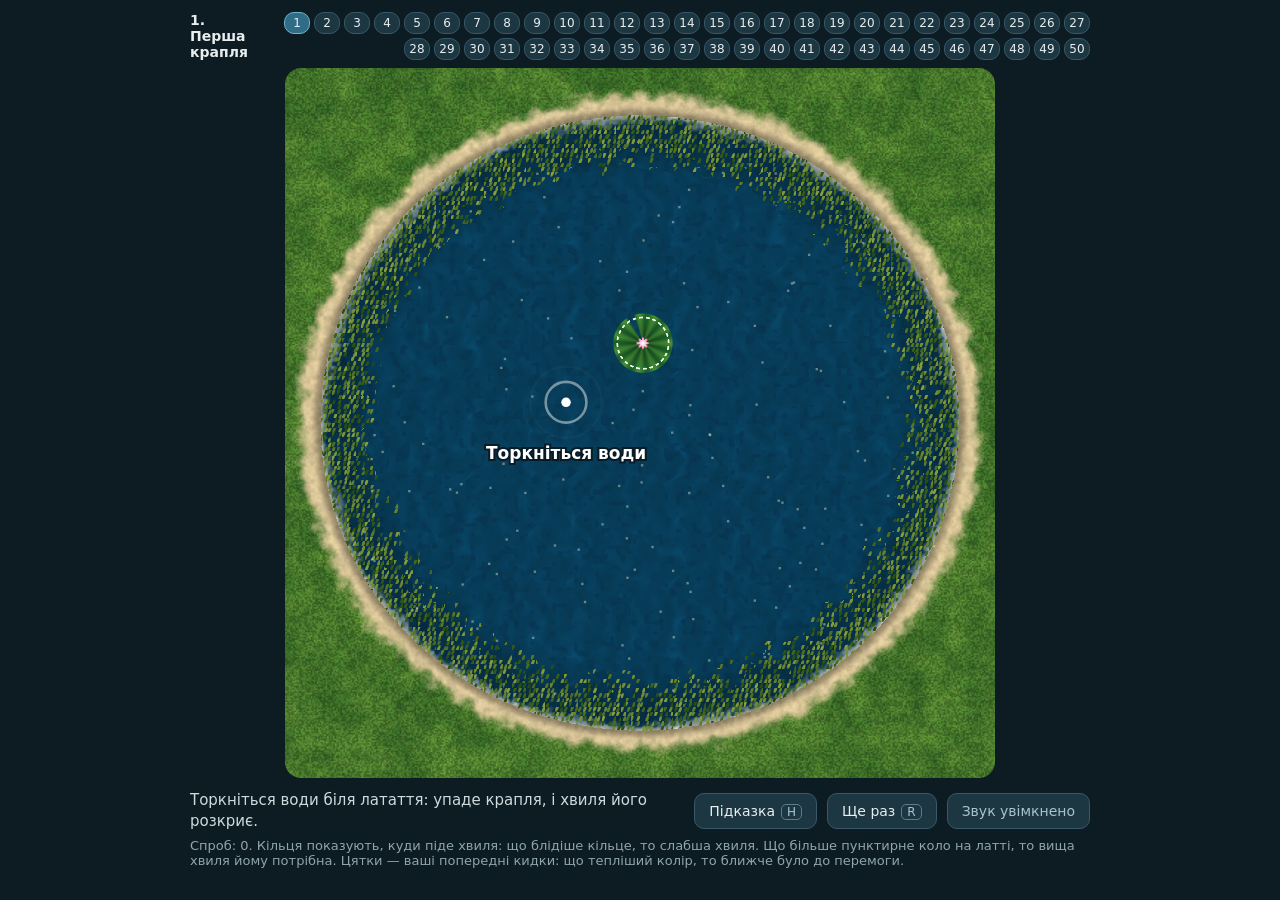
==== commit a28a5dec: "Levels 31-50: a sleeping frog and six-note melodies A second goal joins the first. A frog sleeps on " ====
--- a/index.html
+++ b/index.html
@@ -6,7 +6,7 @@
 #wrap{display:flex;flex-direction:column;align-items:center;padding:12px;box-sizing:border-box;min-height:100%}
 #top{display:flex;align-items:center;gap:8px;width:100%;max-width:900px;margin-bottom:8px;font-size:14px;color:#a9c3ce}
 #top b{font-weight:600;color:#e8eef0;margin-right:auto}
-.lv{width:28px;padding:4px 0;text-align:center;font-size:13px}
+.lv{width:26px;padding:3px 0;text-align:center;font-size:12px}
 .lv.done{color:#8fe0b8;border-color:#3f8f72}
 #lvs{display:flex;gap:4px;flex-wrap:wrap;justify-content:flex-end}
 .lv.cur{background:#2f6d86;border-color:#6fb3cf}
@@ -50,7 +50,7 @@
 precision highp float;
 in vec2 v;out vec4 o;
 uniform sampler2D uH;uniform float uT,uF,uTilt,uFin,uBase;uniform vec3 uCP,uCT,uUp;
-uniform vec4 uPond,uB[4],uBar[4];uniform vec3 uLand[2],uRock[3];uniform float uLt[4];uniform float uReed,uWallW,uNeed;uniform vec3 uWeed[2];uniform vec4 uWall[4];
+uniform vec4 uPond,uB[6],uBar[4];uniform vec3 uLand[2],uRock[3];uniform float uLt[6];uniform float uReed,uWallW,uNeed;uniform vec3 uWeed[2];uniform vec4 uWall[4];
 const float N=120.;
 float hash(vec2 p){p=fract(p*vec2(123.34,456.21));p+=dot(p,p+45.32);return fract(p.x*p.y);}
 float noise(vec2 p){vec2 i=floor(p),f=fract(p);f=f*f*(3.-2.*f);return mix(mix(hash(i),hash(i+vec2(1,0)),f.x),mix(hash(i+vec2(0,1)),hash(i+vec2(1,1)),f.x),f.y);}
@@ -103,7 +103,7 @@
 vec2 so=-normalize(L.xy)*(.6+uFin*1.4);
 col*=mix(.6,1.,smoothstep(-.3,1.5,wallD(s-so*2.5)));
 for(int i=0;i<3;i++){float ds=length(s-uRock[i].xy-so*uRock[i].z);col*=mix(.6,1.,smoothstep(uRock[i].z*.9,uRock[i].z*1.2,ds));}
-for(int i=0;i<4;i++){float dg=length(s-uB[i].xy);col+=vec3(1.,.55,.12)*exp(-dg*dg/60.)*uFin*uB[i].w*(.45+.15*sin(uT*5.+float(i)));}
+for(int i=0;i<6;i++){float dg=length(s-uB[i].xy);col+=vec3(1.,.55,.12)*exp(-dg*dg/60.)*uFin*uB[i].w*(.45+.15*sin(uT*5.+float(i)));}
 float F=.03+.97*pow(1.-max(dot(n,V),0.),5.);
 vec3 R=reflect(-V,n);R.z=abs(R.z);
 col=mix(col,sky(R,L),clamp(F*1.3,0.,.92));
@@ -117,7 +117,7 @@
 vec2 gg=floor(s*1.25);vec2 cc=(gg+.5+(vec2(hash(gg+3.1),hash(gg+7.7))-.5)*.75)/1.25;vec2 q=s-cc-vec2(sin(uT*1.3+gg.x)*.06,0.);
 float dd=length(vec2(q.x+q.y*.35,q.y*.42));float stalk=smoothstep(.36,.14,dd)*step(1.02-rb*.9,hash(gg+.37));
 col=mix(col,mix(vec3(.13,.27,.07),vec3(.5,.58,.22),hash(gg+1.7))*(.8+.4*max(dot(n,L),0.))*TN,stalk);}
-for(int i=0;i<4;i++){vec2 q=s-uB[i].xy;float sc=1.+clamp(H(uB[i].xy)*2.4,-.12,.32);float r=length(q)/sc;if(r<uNeed+1.6){float a=atan(q.y,q.x),w=uB[i].z,lit=uB[i].w;
+for(int i=0;i<6;i++){vec2 q=s-uB[i].xy;float sc=1.+clamp(H(uB[i].xy)*2.4,-.12,.32);float r=length(q)/sc;if(r<uNeed+1.6){float a=atan(q.y,q.x),w=uB[i].z,lit=uB[i].w;
 float notch=smoothstep(.05,.2,abs(a-(float(i)*1.3-2.))-.02);
 float pad=smoothstep(uNeed+.8,uNeed+.55,r)*notch;
 vec3 pc=mix(vec3(.11,.38,.15),vec3(.27,.56,.2),.5+.5*cos(a*11.))*(.7+.4*r/(uNeed+.8))*(.65+.55*max(dot(n,L),0.))*TN*(.9+.5*(sc-1.));
@@ -144,7 +144,7 @@
 if(cb>.45&&zb>hb-1.1&&zb<hb-.15)rc=vec3(.34,.21,.1);
 col=mix(col,rc*mix(vec3(1.),vec3(1.1,.82,.6),uFin),smoothstep(.17,.08,db));tHit=t0+zb/rd.z;}}}
 // flowers with volume: three layers of petals above the leaf
-if(rd.z<-1e-4){for(int i=0;i<4;i++){float w=uB[i].z;if(w<.06)continue;vec2 c=uB[i].xy;float hw=H(c)*15.*uTilt;
+if(rd.z<-1e-4){for(int i=0;i<6;i++){float w=uB[i].z;if(w<.06)continue;vec2 c=uB[i].xy;float hw=H(c)*15.*uTilt;
 for(int k=3;k>=1;k--){float zz=hw+float(k)*.55*(.35+.65*min(w,1.)),tk=(zz-ro.z)/rd.z;if(tk>tHit)continue;vec2 q=(ro+rd*tk).xy-c;float r=length(q),a=atan(q.y,q.x)+float(k)*.42;
 float rk=(1.15+(uNeed-1.25)*w)*(1.-.2*float(k)),l1=.5+.5*pow(abs(cos(a*4.)),.55);
 if(r<rk*l1-.12){vec3 pc=mix(vec3(1.,.97,.95),vec3(.97,.5,.72),smoothstep(0.,rk,r))*(.78+.09*float(k));
@@ -158,7 +158,7 @@
 if(rd.z<-1e-4){for(int k=0;k<6;k++){float zz=2.5-float(k)*.5,tk=(zz-ro.z)/rd.z;if(tk>tHit)break;vec2 s=(ro+rd*tk).xy;if(wallD(s)<0.&&shore(s)>-3.){
 vec2 gc=floor(vec2(s.x*.4+floor(s.y*.7)*.5,s.y*.7));vec3 base=vec3(.6,.58,.54)*(.7+.35*hash(gc))*(.82+.3*fbm(s*1.9));
 col=base*(k==0?.72+.4*max(L.z,0.):.5)*mix(vec3(1.),vec3(1.15,.8,.55),uFin);tHit=tk;break;}}}
-for(int i=0;i<4;i++){if(uB[i].w>.5){vec2 c=uB[i].xy;float dd=dot(rd.xy,rd.xy)+1e-5,tb=dot(c-ro.xy,rd.xy)/dd,zb=ro.z+rd.z*tb,d=length(ro.xy+rd.xy*tb-c),lt=uLt[i],hg=9.+34.*exp(-lt*1.3);
+for(int i=0;i<6;i++){if(uB[i].w>.5){vec2 c=uB[i].xy;float dd=dot(rd.xy,rd.xy)+1e-5,tb=dot(c-ro.xy,rd.xy)/dd,zb=ro.z+rd.z*tb,d=length(ro.xy+rd.xy*tb-c),lt=uLt[i],hg=9.+34.*exp(-lt*1.3);
 float g=exp(-d*d/(1.2+2.5*exp(-lt*3.)))*smoothstep(0.,1.5,zb)*exp(-max(zb,0.)/hg)*step(0.,tb)*step(tb,tHit+3.);
 col+=vec3(1.,.78,.35)*g*(.55+1.6*exp(-lt*2.))*uTilt;}}
 col*=1.-uFin*.35*smoothstep(.5,1.4,length(p));
@@ -170,9 +170,9 @@
 const blk=new Uint8Array(N*N),dep=new Float32Array(N*N),c2=new Float32Array(N*N),dmp=new Float32Array(N*N),cE=new Float32Array(N*N),cS=new Float32Array(N*N),bb=new Float32Array(N*N),AA=new Float32Array(N*N);
 let A1=new Float32Array(N*N),A2=new Float32Array(N*N),OP=new Int32Array(0);
 const nE=new Int32Array(N*N),nW=new Int32Array(N*N),nS=new Int32Array(N*N),nN=new Int32Array(N*N);
-let LV=null,BUOYS=[],U=new Float32Array(N*N),P=new Float32Array(N*N),Q=new Float32Array(N*N),MX=[],ARR=[],STEP=0;
+let LV=null,BUOYS=[],U=new Float32Array(N*N),P=new Float32Array(N*N),Q=new Float32Array(N*N),MX=[],ARR=[],QS=[],MQ=[],STEP=0;
 function segd(x,y,a){const dx=a[2]-a[0],dy=a[3]-a[1],t=Math.max(0,Math.min(1,((x-a[0])*dx+(y-a[1])*dy)/(dx*dx+dy*dy||1)));return Math.hypot(x-a[0]-dx*t,y-a[1]-dy*t)}
-function buildLevel(L){LV=L;BUOYS=L.lilies;blk.fill(0);const[cx,cy,rx,ry]=L.pond;
+function buildLevel(L){LV=L;BUOYS=L.lilies;QS=L.quiet||[];blk.fill(0);const[cx,cy,rx,ry]=L.pond;
 for(let y=0;y<N;y++)for(let x=0;x<N;x++){const i=y*N+x;const e=((x-cx)/rx)**2+((y-cy)/ry)**2;let out=e>=1||x<1||y<1||x>N-2||y>N-2;
 let sh=(1-Math.sqrt(e))*Math.min(rx,ry);
 for(const[lx,ly,lr]of L.lands||[]){const dl=Math.hypot(x-lx,y-ly)-lr;if(dl<0)out=true;sh=Math.min(sh,dl)}
@@ -187,7 +187,7 @@
 for(let i=0;i<N*N-N;i++){cE[i]=blk[i]||blk[i+1]?0:0.5*(c2[i]+c2[i+1]);cS[i]=blk[i]||blk[i+N]?0:0.5*(c2[i]+c2[i+N])}
 const op=[];for(let y=1;y<N-1;y++)for(let x=1;x<N-1;x++){const i=y*N+x;if(blk[i])continue;op.push(i);nE[i]=blk[i+1]?i:i+1;nW[i]=blk[i-1]?i:i-1;nS[i]=blk[i+N]?i:i+N;nN[i]=blk[i-N]?i:i-N}OP=Int32Array.from(op);
 simReset()}
-function simReset(){U.fill(0);P.fill(0);Q.fill(0);MX=BUOYS.map(()=>0);ARR=BUOYS.map(()=>0);STEP=0}
+function simReset(){U.fill(0);P.fill(0);Q.fill(0);MX=BUOYS.map(()=>0);ARR=BUOYS.map(()=>0);MQ=QS.map(()=>0);STEP=0}
 function simDrop(dx,dy){for(let y=-7;y<=7;y++)for(let x=-7;x<=7;x++){const X=dx+x,Y=dy+y;if(X<1||Y<1||X>=N-1||Y>=N-1||blk[Y*N+X])continue;const v=-Math.exp(-(x*x+y*y)/7);U[Y*N+X]=v;P[Y*N+X]=v}}
 // Linear Boussinesq water: u_tt - b*lap(u_tt) = div(c2*grad u). Deep water (large b) is dispersive:
 // short ripples lag behind the front and form a ring train; shallow water (b near 0) is not.
@@ -199,11 +199,13 @@
 src=dst;dst=dst===A1?A2:A1}
 for(let j=0;j<n;j++){const i=OP[j],c=U[i];Q[i]=(c+(c-P[i])*dmp[i]+src[i])*DAMP}
 const q=P;P=U;U=Q;Q=q;STEP++;
-for(let k=0;k<BUOYS.length;k++){const v=Math.abs(U[BUOYS[k][1]*N+BUOYS[k][0]]);if(v>MX[k])MX[k]=v;if(!ARR[k]&&v>=LV.T)ARR[k]=STEP}}
+for(let k=0;k<BUOYS.length;k++){const v=Math.abs(U[BUOYS[k][1]*N+BUOYS[k][0]]);if(v>MX[k])MX[k]=v;if(!ARR[k]&&v>=LV.T)ARR[k]=STEP}
+for(let k=0;k<QS.length;k++){const v=Math.abs(U[QS[k][1]*N+QS[k][0]]);if(v>MQ[k])MQ[k]=v}}
+function woke(){for(let k=0;k<QS.length;k++)if(MQ[k]>=LV.Tq)return 1;return 0}
 function judge(){const t=LV.tune,n=BUOYS.length;if(ARR.some(a=>!a))return{ok:0,err:999,ord:[]};const ord=BUOYS.map((_,k)=>k).sort((a,b)=>ARR[a]-ARR[b]);let ok=1,err=0;
 for(let i=0;i<n;i++){if(t.f[ord[i]]!==t.f[i])ok=0;if(i){if(ARR[ord[i]]-ARR[ord[i-1]]<5)ok=0;err=Math.max(err,Math.abs(ARR[ord[i]]-ARR[ord[0]]-t.on[i]*t.unit))}}
 if(err>t.tol)ok=0;return{ok,err,ord}}
-function canDrop(x,y){if(x<1||y<1||x>=N-1||y>=N-1||blk[y*N+x])return 0;for(const[bx,by]of BUOYS)if(Math.hypot(bx-x,by-y)<16)return 0;return 1}
+function canDrop(x,y){if(x<1||y<1||x>=N-1||y>=N-1||blk[y*N+x])return 0;for(const[bx,by]of BUOYS)if(Math.hypot(bx-x,by-y)<16)return 0;for(const[bx,by]of QS)if(Math.hypot(bx-x,by-y)<12)return 0;return 1}
 //<CORE
 const LEVELS=[
 {name:'Перша крапля',nocard:1,lesson:'Торкніться води: упаде крапля, і хвиля розкриє латаття. Що ближче крапля, то вища хвиля.',pond:[60,60,54,52],reeds:1,base:30,lilies:[[60,46]],T:0.0708,hint:[51,60,13],best:[47,56]},
@@ -235,7 +237,27 @@
 {name:'Острови',lesson:'Два острови, скеля і ряска. Кам\u2019яні береги островів теж відбивають хвилю.',pond:[60,60,56,54],base:30,lands:[[44,50,10],[80,72,11]],rocks:[[70,36,6]],weeds:[[40,86,9]],lilies:[[24,56],[60,22],[100,60],[62,98]],T:0.0753,hint:[21,67,13],best:[17,71]},
 {name:'Хребет',lesson:'Під водою тягнеться довгий мілкий хребет. Хвиля тримається мілини й біжить уздовж неї, як у каналі.',pond:[60,60,56,50],reeds:1,base:30,bars:[[40,60,.85,90],[56,60,.85,90],[72,60,.85,90],[88,60,.85,90]],lilies:[[98,60],[40,30],[40,90]],T:0.0664,hint:[21,63,13],best:[17,59]},
 {name:'З днем народження',lesson:'Чотири ноти, і дві перші звучать майже разом. На шляху стоять скеля і яма.',pond:[60,60,54,50],reeds:1,base:30,rocks:[[60,44,9]],bars:[[64,78,-1,240]],lilies:[[40,60],[41,38],[54,74],[69,49]],T:0.012,tune:{title:'«З днем народження»',f:[392,392,440,392],on:[0,0.75,1,2],unit:32,tol:11},hint:[25,56,13],best:[21,60]},
-{name:'Велике плесо',lesson:'Найбільший ставок: острів, скелі, стіни, мілина, яма і ряска. Одна крапля, чотири латаття.',pond:[60,60,56,55],base:2.6,lands:[[60,60,9]],rocks:[[34,40,7],[88,84,7]],walls:[[60,74,60,110,2.2],[84,30,108,44,2.2]],bars:[[90,56,.8,200],[30,84,-1,220]],weeds:[[50,26,9]],lilies:[[22,60],[72,20],[100,66],[44,100]],T:0.053,hint:[36,36,13],best:[32,32]}];
+{name:'Велике плесо',lesson:'Найбільший ставок: острів, скелі, стіни, мілина, яма і ряска. Одна крапля, чотири латаття.',pond:[60,60,56,55],base:2.6,lands:[[60,60,9]],rocks:[[34,40,7],[88,84,7]],walls:[[60,74,60,110,2.2],[84,30,108,44,2.2]],bars:[[90,56,.8,200],[30,84,-1,220]],weeds:[[50,26,9]],lilies:[[22,60],[72,20],[100,66],[44,100]],T:0.053,hint:[36,36,13],best:[32,32]},
+{name:'Тиха жабка',lesson:'На листку спить жабка. Розкрийте латаття, але не розбудіть її: хвиля біля жабки має лишитися низькою. Камінь дає тиху тінь.',pond:[60,60,55,51],reeds:1,base:30,rocks:[[57,73,7]],lilies:[[33,58],[90,58]],quiet:[[61,90]],T:0.0477,Tq:0.0292,hint:[58,21,13],best:[62,17]},
+{name:'Жабка в рясці',lesson:'Жабка сховалася за ряскою. Ряска гасить хвилю: киньте краплю так, щоб ряска лишилася між хвилею і жабкою.',pond:[60,60,55,51],reeds:1,base:30,weeds:[[59,65,12]],lilies:[[28,48],[91,43]],quiet:[[63,83]],T:0.0418,Tq:0.0212,hint:[54,21,13],best:[50,17]},
+{name:'Жабка за стіною',lesson:'Жабка спить за стіною. Хвиля обходить стіну з країв, але слабшає.',pond:[60,60,55,51],reeds:1,base:30,walls:[[25,62,98,62,2.2]],lilies:[[31,37],[89,41]],quiet:[[60,84]],T:0.0571,Tq:0.0061,hint:[57,63,13],best:[53,59]},
+{name:'Жабка на мілині',lesson:'Жабка спить на мілині, а там хвиля росте. Тримайте краплю якнайдалі від неї.',pond:[60,60,55,51],reeds:1,base:30,bars:[[90,65,0.9,220]],lilies:[[29,41],[28,80]],quiet:[[90,65]],T:0.0634,Tq:0.1116,hint:[21,60,13],best:[17,56]},
+{name:'Ода на шість',lesson:'Шість нот «Оди до радості». Порядок кольорів і ритм показано вгорі.',pond:[60,60,55,51],reeds:1,base:30,lilies:[[36,60],[37,37],[50,86],[68,42],[78,83],[91,48]],T:0.012,tune:{title:'«Оду до радості»',f:[329.63,329.63,349.23,392,392,349.23],on:[0,1,2,3,4,5],unit:24,tol:9},hint:[22,56,13],best:[18,60]},
+{name:'Жабка у фокусі',lesson:'Велике латаття стоїть у фокусі кам\u2019яного ставка, а посередині спить жабка.',pond:[60,60,56,38],base:30,lilies:[[103,60]],quiet:[[68,54]],T:0.1219,Tq:0.0817,hint:[15,63,13],best:[11,59]},
+{name:'Дві жабки',lesson:'Дві жабки і три латаття. Камінь посередині затуляє не всіх.',pond:[60,60,55,51],reeds:1,base:30,rocks:[[61,57,8]],lilies:[[29,43],[92,43],[56,97]],quiet:[[39,82],[85,74]],T:0.0387,Tq:0.0773,hint:[48,39,13],best:[44,35]},
+{name:'Жаб\u2019ячий острів',lesson:'Острів посеред кам\u2019яного ставка. Хвиля обходить його з обох боків і зустрічається позаду.',pond:[60,60,56,54],base:30,lands:[[60,60,11]],lilies:[[24,56],[96,64],[59,25]],quiet:[[36,94],[80,87]],T:0.0819,Tq:0.0989,hint:[42,42,13],best:[38,38]},
+{name:'Канал і жабка',lesson:'Канал несе хвилю далеко. Жабки сплять обабіч.',pond:[60,60,55,51],reeds:1,base:30,walls:[[52,52,108,52,2.2],[52,68,108,68,2.2]],lilies:[[102,60],[28,32]],quiet:[[75,83],[34,92]],T:0.0495,Tq:0.0744,hint:[57,61,13],best:[53,65]},
+{name:'Брате Якове далі',lesson:'Шість нот «Брате Якове». Яма прискорює хвилю, скеля її затримує.',pond:[60,60,51,55],reeds:1,base:30,rocks:[[40,68,8]],bars:[[74,54,-1,240]],lilies:[[60,84],[36,84],[85,68],[46,50],[82,36],[62,26]],T:0.012,tune:{title:'«Брате Якове»',f:[261.63,293.66,329.63,261.63,261.63,293.66],on:[0,1,2,3,4,5],unit:24,tol:9},hint:[56,98,13],best:[60,102]},
+{name:'Жабка за лінзою',lesson:'Мілина збирає хвилю в точку. Жабки сплять трохи збоку від цієї точки.',pond:[60,60,54,56],reeds:1,base:30,bars:[[60,58,0.9,200]],lilies:[[60,20],[60,92]],quiet:[[36,86],[85,81]],T:0.056,Tq:0.0676,hint:[63,42,13],best:[59,38]},
+{name:'Яма і жабки',lesson:'Глибока яма розводить хвилю в боки. Скеля затуляє одну з жабок.',pond:[60,60,55,51],reeds:1,base:30,rocks:[[82,43,6]],bars:[[63,58,-1,280]],lilies:[[26,58],[93,70],[61,23]],quiet:[[64,92],[93,36]],T:0.0568,Tq:0.0652,hint:[58,45,13],best:[62,41]},
+{name:'Лабіринт із жабкою',lesson:'У коридорах лабіринту сплять дві жабки.',pond:[60,60,55,53],reeds:1,base:30,walls:[[20,40,84,40,2.2],[36,60,104,60,2.2],[20,80,84,80,2.2]],lilies:[[30,50],[94,70]],quiet:[[88,47],[33,72]],T:0.0306,Tq:0.0883,hint:[106,63,13],best:[110,59]},
+{name:'Зіронька на шість',lesson:'Шість нот «Мерехти, зіронько», і мілина на шляху.',pond:[60,60,55,51],reeds:1,base:30,bars:[[64,62,0.9,240]],lilies:[[84,60],[82,37],[72,88],[55,41],[47,80],[37,58]],T:0.012,tune:{title:'«Мерехти, зіронько»',f:[261.63,261.63,392,392,440,440],on:[0,1,2,3,4,5],unit:24,tol:10},hint:[98,56,13],best:[102,60]},
+{name:'Чаша з жабкою',lesson:'У кам\u2019яній чаші хвиля повертається знову і знову. Жабці треба пережити всі відбиття.',pond:[60,60,52,52],base:30,rocks:[[60,59,7]],lilies:[[59,24],[31,76],[86,78]],quiet:[[53,91]],T:0.0848,Tq:0.0779,hint:[42,33,13],best:[38,29]},
+{name:'Хребет і жабки',lesson:'Підводний хребет веде хвилю до далекого латаття повз двох жабок.',pond:[60,60,56,50],reeds:1,base:30,bars:[[40,60,0.85,90],[56,60,0.85,90],[72,60,0.85,90],[88,60,0.85,90]],lilies:[[98,60],[42,29]],quiet:[[58,85],[86,31]],T:0.0626,Tq:0.0549,hint:[21,57,13],best:[17,53]},
+{name:'Щедрик двічі',lesson:'Мотив «Щедрика» починається вдруге. Скеля затримує одну з нот.',pond:[60,60,51,55],reeds:1,base:30,rocks:[[44,56,8]],lilies:[[60,32],[38,42],[83,52],[70,66],[47,77],[62,97]],T:0.012,tune:{title:'«Щедрик»',f:[466.16,440,466.16,392,466.16,440],on:[0,2,3,4,6,8],unit:18,tol:8},hint:[56,17,13],best:[60,13]},
+{name:'Дзвіночки',lesson:'Усі шість нот однакові, важить лише ритм: три ноти, пауза, ще три. Три ноти сховані за стіною.',pond:[60,60,55,51],reeds:1,base:30,walls:[[62,116,62,72,2.2],[62,48,62,4,2.2]],lilies:[[34,60],[36,81],[45,34],[76,60],[77,78],[91,46]],T:0.012,tune:{title:'ритм дзвіночків',f:[329.63,329.63,329.63,329.63,329.63,329.63],on:[0,1,2,4,5,6],unit:22,tol:9},hint:[18,57,13],best:[14,61]},
+{name:'Ода на плесі',lesson:'Знову «Ода до радості», але на шляху мілина, яма і скеля.',pond:[60,60,51,55],reeds:1,base:30,rocks:[[60,58,7]],bars:[[42,70,0.9,200],[80,50,-1,240]],lilies:[[60,84],[38,84],[89,73],[48,56],[84,38],[61,30]],T:0.012,tune:{title:'«Оду до радості»',f:[329.63,329.63,349.23,392,392,349.23],on:[0,1,2,3,4,5],unit:24,tol:10},hint:[56,98,13],best:[60,102]},
+{name:'Тихе плесо',lesson:'Останній ставок: чотири латаття, дві жабки і все, що ви вже бачили.',pond:[60,60,56,55],base:2.6,lands:[[61,61,9]],rocks:[[32,40,7],[86,83,7]],walls:[[60,76,60,110,2.2]],bars:[[87,53,0.8,200],[29,87,-1,220]],weeds:[[47,25,9]],lilies:[[23,60],[73,20],[101,63],[45,101]],quiet:[[80,97],[94,39]],T:0.0465,Tq:0.0459,hint:[27,42,13],best:[23,38]}];
 const $=id=>document.getElementById(id);
 const stage=$('stage'),glc=$('gl'),ov=$('ov'),g=ov.getContext('2d'),finEl=$('fin'),card=$('card');
 const gl=glc.getContext('webgl2',{antialias:false});
@@ -243,7 +265,7 @@
 const SPEED=150,LAST=LEVELS.length-1;
 let lvI=0,T=0.068,state='card',tries=0,marks=[],splash=null,hintLv=0,acc=0,last=performance.now(),size=600;
 let camK=0,camGoal=0,camDur=1.8,theta=0,finT=0,ringT=0,tscale=1,fin=0,finGoal=0,phase='',dropAt=null;
-let disp=[0,0,0,0],wasLit=[0,0,0,0],bursts=[],litOrder=[],closing=false;
+let disp=[0,0,0,0,0,0],wasLit=[0,0,0,0,0,0],bursts=[],litOrder=[],closing=false;
 let specks=[],fall=null,spray=[];
 function seed(){specks=[];let g2=0;while(specks.length<150&&g2++<4000){const x=2+Math.random()*(N-4),y=2+Math.random()*(N-4);if(!blk[(y|0)*N+(x|0)])specks.push({x,y,hx:x,hy:y})}}
 let hover=null,isDown=false,tt=null,ttKey='',lastRes=null,stars=0,lastJ=null;
@@ -283,7 +305,7 @@
 seed();reset();if(L.nocard){state='idle';card.classList.remove('on');idleText()}else{state='card';$('cnum').textContent='РІВЕНЬ '+(i+1)+' З '+LEVELS.length;$('cname').textContent=L.name;$('ctext').textContent=L.lesson;card.classList.add('on')}}
 function begin(){if(state!=='card')return;card.classList.remove('on');state='idle';idleText()}
 function idleText(){if(LEVELS[lvI].tune){say('Знайдіть місце, звідки хвиля торкнеться латать у порядку мелодії. Порядок кольорів і ритм показано вгорі в рядку «треба».');return}say(lvI===0&&!tries?'Торкніться води біля латаття: упаде крапля, і хвиля його розкриє.':'Киньте одну краплю. Що вища хвиля дійде до латаття, то ширше воно розкриється. Розкрийте всі до пунктирної межі.')}
-function reset(){simReset();if(state!=='card')state='idle';splash=null;fall=null;spray=[];wasLit=[0,0,0,0];bursts=[];litOrder=[];closing=false;phase='';camGoal=0;camDur=0.7;finGoal=0;tscale=1;dropAt=null;lastRes=null;lastJ=null;
+function reset(){simReset();if(state!=='card')state='idle';splash=null;fall=null;spray=[];wasLit=[0,0,0,0,0,0];bursts=[];litOrder=[];closing=false;phase='';camGoal=0;camDur=0.7;finGoal=0;tscale=1;dropAt=null;lastRes=null;lastJ=null;
 stage.classList.remove('fin');finEl.classList.remove('on');$('rep').classList.remove('on');$('next').style.display='none';if(state==='idle'){idleText();if(hintLv)showHint()}}
 function showHint(){if(hintLv===1)say('Підказка 1: '+LEVELS[lvI].lesson);
 if(hintLv===2)say('Підказка 2: шукайте місце всередині жовтого кола.');
@@ -292,9 +314,9 @@
 function startFall(x,y){fall={x,y,t:0};state='fall';say('Крапля падає…')}
 function drop(x,y){fall=null;spray=[];for(let k=0;k<14;k++){const a=Math.random()*6.283,v=18+Math.random()*30;spray.push({a,v})}simDrop(x,y);dropAt=[x,y];state='run';tries++;$('tries').textContent=tries;marks.push({x,y,s:-1});splash={x,y,t:0};lastRes=null;say('Хвиля йде…');plop()}
 function ring(x,y,amp){for(let j=-6;j<=6;j++)for(let i=-6;i<=6;i++){const X=x+i,Y=y+j;if(X<1||Y<1||X>=N-1||Y>=N-1||blk[Y*N+X])continue;const v=-amp*Math.exp(-(i*i+j*j)/6);U[Y*N+X]+=v;P[Y*N+X]+=v}}
-function score(){if(!marks.length)return;const m=marks[marks.length-1];if(LV.tune){const j=judge();m.s=j.ok?1:Math.max(0.2,0.95-j.err/70)}else m.s=Math.min(...MX)/T}
+function score(){if(!marks.length)return;const m=marks[marks.length-1];if(LV.tune){const j=judge();m.s=j.ok?1:Math.max(0.2,0.95-j.err/70)}else m.s=woke()?0.5:Math.min(...MX)/T}
 function win(){state='win';phase='A';finT=0;ringT=-1;theta=0;win.n=0;score();doneSet.add(lvI);store.set('pleso-done2',[...doneSet].join(','));paintLv();
-const n=BUOYS.length;$('fint').textContent=n===1?'Латаття розкрилося':n===2?'Обидва розкрилися':n===3?'Усі три розкрилися':'Усі чотири розкрилися';
+const n=BUOYS.length;$('fint').textContent=n===1?'Латаття розкрилося':n===2?'Обидва розкрилися':n===3?'Усі три розкрилися':n===4?'Усі чотири розкрилися':'Усі латаття розкрилися';
 $('fins').textContent=tries===1?'з першої спроби':'спроба № '+tries;
 if(LV.tune){$('fint').textContent='Ставок зіграв '+LV.tune.title;$('fins').textContent='★'.repeat(stars)+'☆'.repeat(3-stars)+(stars===3?'  ритм точний':stars===2?'  ритм майже точний':'  порядок правильний, ритм ще можна вирівняти')}
 say(LV.tune?'Мелодія прозвучала правильно.':'Хвиля підняла всі латаття до межі, і вони розкрилися.');$('next').style.display='inline-block';$('next').firstChild.textContent=lvI<LAST?'Далі':'З початку';
@@ -316,10 +338,10 @@
 g.fillStyle='rgba(235,240,215,.42)';for(const q of specks){const i=(q.y|0)*N+(q.x|0);if(!blk[i]&&!blk[i+1]&&!blk[i-1]&&!blk[i+N]&&!blk[i-N]){q.x-=(U[i+1]-U[i-1])*9;q.y-=(U[i+N]-U[i-N])*9}q.x+=(q.hx-q.x)*.012;q.y+=(q.hy-q.y)*.012;if(blk[(q.y|0)*N+(q.x|0)]){q.x=q.hx;q.y=q.hy}g.fillRect((q.x+.5)*K-px,(q.y+.5)*K-px,2*px,2*px)}
 for(const m of marks){const a=(m.x+.5)*K,b=(m.y+.5)*K;g.beginPath();g.arc(a,b,4.2*px,0,7);g.fillStyle=heat(m.s);g.fill();g.lineWidth=1.4*px;g.strokeStyle='rgba(8,24,32,.8)';g.stroke()}
 if(L.tune){const t=L.tune;BUOYS.forEach(([x,y],k)=>{g.strokeStyle=PITCH[t.f[k]];g.lineWidth=3*px;g.beginPath();g.arc((x+.5)*K,(y+.5)*K,6.3*K,0,7);g.stroke()});
-const w=250*px,h=50*px,x0=(size-w)/2,y0=10*px,ux=42*px;g.fillStyle='rgba(8,24,32,.72)';g.beginPath();g.roundRect(x0,y0,w,h,10*px);g.fill();
+const w=250*px,h=50*px,x0=(size-w)/2,y0=L.best[1]<40?size-60*px:10*px,ux=Math.min(42,168/t.on[t.on.length-1])*px;g.fillStyle='rgba(8,24,32,.72)';g.beginPath();g.roundRect(x0,y0,w,h,10*px);g.fill();
 g.font=Math.round(11*px)+'px system-ui,sans-serif';g.textAlign='left';g.textBaseline='middle';g.fillStyle='#a9c3ce';g.fillText('треба',x0+10*px,y0+15*px);g.fillText('вийшло',x0+10*px,y0+35*px);
 t.f.forEach((f,i)=>{g.fillStyle=PITCH[f];g.beginPath();g.arc(x0+66*px+t.on[i]*ux,y0+15*px,5.5*px,0,7);g.fill()});
-const got=BUOYS.map((_,k)=>k).filter(k=>ARR[k]).sort((a,b)=>ARR[a]-ARR[b]);got.forEach(k=>{const u=(ARR[k]-ARR[got[0]])/t.unit;if(u>4.3)return;g.fillStyle=PITCH[t.f[k]];g.beginPath();g.arc(x0+66*px+u*ux,y0+35*px,5.5*px,0,7);g.fill()});
+const got=BUOYS.map((_,k)=>k).filter(k=>ARR[k]).sort((a,b)=>ARR[a]-ARR[b]);got.forEach(k=>{const u=(ARR[k]-ARR[got[0]])/t.unit;if(u>t.on[t.on.length-1]+0.3)return;g.fillStyle=PITCH[t.f[k]];g.beginPath();g.arc(x0+66*px+u*ux,y0+35*px,5.5*px,0,7);g.fill()});
 if(state==='done'&&lastJ)lastJ.ord.forEach((k,i)=>label(String(i+1),(BUOYS[k][0]+.5)*K,(BUOYS[k][1]+.5)*K-9.5*K,px,PITCH[t.f[k]]))}
 if(hintLv>=2&&state==='idle'){g.strokeStyle='rgba(250,199,117,.95)';g.lineWidth=2.5*px;g.setLineDash([8*px,6*px]);g.beginPath();g.arc(L.hint[0]*K,L.hint[1]*K,L.hint[2]*K,0,7);g.stroke();g.setLineDash([])}
 if(hintLv>=3&&state==='idle'){g.fillStyle='#FAC775';g.beginPath();g.arc((L.best[0]+.5)*K,(L.best[1]+.5)*K,5*px,0,7);g.fill();g.strokeStyle='#412402';g.lineWidth=1.5*px;g.stroke()}
@@ -332,6 +354,10 @@
 g.strokeStyle='#fff';g.lineWidth=2*px;g.beginPath();g.arc(cx,cy,5*px,0,7);g.stroke()}
 else{for(const[x,y]of BUOYS)if(Math.hypot(x-hx,y-hy)<16){g.fillStyle='rgba(240,120,110,.16)';g.strokeStyle='rgba(240,120,110,.7)';g.lineWidth=1.5*px;g.beginPath();g.arc((x+.5)*K,(y+.5)*K,16*K,0,7);g.fill();g.stroke()}
 g.strokeStyle='rgba(240,120,110,.95)';g.lineWidth=2.5*px;const r=6*px;g.beginPath();g.moveTo(cx-r,cy-r);g.lineTo(cx+r,cy+r);g.moveTo(cx+r,cy-r);g.lineTo(cx-r,cy+r);g.stroke()}}}
+QS.forEach(([x,y],k)=>{const cx=(x+.5)*K,cy=(y+.5)*K,up=state==='done'&&MQ[k]>=LV.Tq;g.fillStyle='rgba(40,110,45,.95)';g.beginPath();g.arc(cx,cy,3.4*K,0.5,6.6);g.lineTo(cx,cy);g.fill();g.strokeStyle='rgba(15,50,20,.8)';g.lineWidth=1.2*px;g.stroke();
+g.font=Math.round(3.9*K)+'px system-ui,sans-serif';g.textAlign='center';g.textBaseline='middle';g.fillText('🐸',cx,cy+0.2*K);
+if(up)label('!',cx+3.6*K,cy-3.6*K,px,'#ff8a7a');else if(state!=='done'||MQ[k]<LV.Tq){const ph=(now/900+k*0.4)%1;g.font='600 '+Math.round((9+4*ph)*px)+'px system-ui,sans-serif';g.fillStyle='rgba(255,255,255,'+(0.75*(1-ph))+')';g.fillText('z',cx+(3+2*ph)*K,cy-(2.5+3*ph)*K)}
+if(state==='done')label(Math.min(999,Math.round(MQ[k]/LV.Tq*100))+'%',cx,cy+6.5*K,px,MQ[k]>=LV.Tq?'#ff8a7a':'#9df0b8')});
 if(state==='done'&&lastRes)BUOYS.forEach(([x,y],k)=>{const f=lastRes[k];label(f>=1?'✓':Math.min(99,Math.round(f*100))+'%',(x+.5)*K,(y+.5)*K-8.5*K,px,f>=1?'#9df0b8':heat(f))});
 if(fall){const a=Math.min(1,fall.t/0.24),cx=(fall.x+.5)*K,cy=(fall.y+.5)*K,off=(1-a)*(1-a)*46*px;g.fillStyle='rgba(4,16,24,'+(0.12+0.3*a)+')';g.beginPath();g.ellipse(cx,cy,(9-5*a)*px,(6-3*a)*px,0,0,7);g.fill();
 g.fillStyle='rgba(235,247,255,.95)';g.beginPath();g.ellipse(cx-off*.35,cy-off,(3.2+1.6*(1-a))*px,(4.4+3*(1-a))*px,0.3,0,7);g.fill()}
@@ -345,12 +371,12 @@
 const tg=[60,60-3*k,0],cp=[tg[0]+d*Math.cos(el)*Math.sin(th),tg[1]+d*Math.cos(el)*Math.cos(th),d*Math.sin(el)];
 const w=Math.min(1,k*5),up=[0,-(1-w),w],ul=Math.hypot(up[1],up[2]);
 gl.uniform3f(U_.uCP,cp[0],cp[1],cp[2]);gl.uniform3f(U_.uCT,tg[0],tg[1],tg[2]);gl.uniform3f(U_.uUp,0,up[1]/ul,up[2]/ul);gl.uniform1f(U_.uF,d/ex);gl.uniform1f(U_.uTilt,Math.min(1,k*1.5));gl.uniform1f(U_.uFin,fin)}
-function steps(dt,limit){acc+=dt*SPEED*tscale;let n=0;while(acc>=1&&(!limit||STEP<STEPS)&&n<12){simTick();acc-=1;n++}if(acc>3)acc=0}
+function steps(dt,limit){acc+=dt*SPEED*tscale;let n=0;while(acc>=1&&(!limit||STEP<STEPS)&&n<(tscale>1?36:12)){simTick();acc-=1;n++}if(acc>3)acc=0}
 function finale(dt,now){finT+=dt;
 if(phase==='A'){tscale=Math.max(0.14,1-finT/0.3*0.86);steps(dt);const n=Math.floor(finT/0.28);if(n>win.n&&win.n<BUOYS.length){const b=BUOYS[litOrder[win.n]??win.n];bursts.push({x:b[0],y:b[1],t:0});win.n++}
 if(finT>0.35+0.28*BUOYS.length){phase='B';finT=0;camGoal=1;camDur=1.9;finGoal=0.45;closing=lvI===LAST;stage.classList.add('fin')}}
 else if(phase==='B'){const f=Math.pow(0.02,dt);for(let i=0;i<N*N;i++){U[i]*=f;P[i]*=f}if(camGoal)theta+=dt*0.1;
-if(finT>2.1){if(lvI<LAST){phase='D';finT=0;finGoal=0.55}else{simReset();wasLit=[0,0,0,0];litOrder=[];closing=false;simDrop(dropAt[0],dropAt[1]);phase='C';finT=0;tscale=LV.tune?1:0.5;$('rep').classList.add('on')}}}
+if(finT>2.1){if(lvI<LAST){phase='D';finT=0;finGoal=0.55}else{simReset();wasLit=[0,0,0,0,0,0];litOrder=[];closing=false;simDrop(dropAt[0],dropAt[1]);phase='C';finT=0;tscale=LV.tune?1:0.5;$('rep').classList.add('on')}}}
 else if(phase==='C'){theta+=dt*0.1;steps(dt,true);if(MX.every(v=>v>=T)||STEP>=STEPS){phase='D';finT=0;finGoal=1;$('rep').classList.remove('on')}}
 else{theta+=dt*0.11;tscale=finT<1.3?0.12:Math.min(0.5,0.12+(finT-1.3)*0.3);steps(dt);
 if(ringT<0&&finT>0.5){BUOYS.forEach(([x,y])=>ring(x,y,0.5));ringT=finT}
@@ -364,14 +390,15 @@
 const pop=wasLit[k]&&!closing?0.22*Math.exp(-(now-wasLit[k])/260):0,tg=closing?0:(f>=1?1:Math.pow(f,2.4)*0.9);disp[k]+=(tg-disp[k])*Math.min(1,dt*(closing?3:7));BUOYS[k].show=Math.max(0,disp[k])+pop});
 if(state==='fall'&&fall){fall.t+=dt;if(fall.t>=0.24)drop(fall.x,fall.y)}
 if(state==='win')finale(dt,now);
-else if(state==='run'){steps(dt,true);if(MX.every(v=>v>=T)){if(!LV.tune)win();else{const j=judge();lastJ=j;if(j.ok){stars=j.err<=7?3:j.err<=13?2:1;win()}else{state='done';score();say((j.ord.every((k,i)=>LV.tune.f[k]===LV.tune.f[i])?'Порядок правильний, але ритм не той: порівняйте смужки «треба» і «вийшло» вгорі.':'Ноти прозвучали не в тому порядку. Цифри біля латать показують, як вийшло.')+' Торкніться води або натисніть «Ще раз».')}}}
+else if(state==='run'){steps(dt,true);if(woke()){state='done';score();lastRes=MX.map(v=>v/T);say('Жабка прокинулася: хвиля біля неї була зависока. Знайдіть місце, звідки хвиля дійде до латать, але обмине жабку. Торкніться води або натисніть «Ще раз».')}
+else if(MX.every(v=>v>=T)){if(!LV.tune){if(!QS.length||STEP>=STEPS)win();else{tscale=3;say('Латаття розкрилися. Тихо: хвиля ще не вщухла біля жабки…')}}else{const j=judge();lastJ=j;if(j.ok){stars=j.err<=7?3:j.err<=13?2:1;win()}else{state='done';score();say((j.ord.every((k,i)=>LV.tune.f[k]===LV.tune.f[i])?'Порядок правильний, але ритм не той: порівняйте смужки «треба» і «вийшло» вгорі.':'Ноти прозвучали не в тому порядку. Цифри біля латать показують, як вийшло.')+' Торкніться води або натисніть «Ще раз».')}}}
 else if(STEP>=STEPS&&LV.tune){state='done';score();lastJ=judge();say('Хвиля не дійшла до всіх латать. Спробуйте з іншого місця.')}
 else if(STEP>=STEPS){state='done';score();lastRes=MX.map(v=>v/T);const lit=MX.filter(v=>v>=T).length,low=Math.min(99,Math.round(Math.min(...lastRes)*100));
 say((BUOYS.length>1?'Розкрилося '+lit+' з '+BUOYS.length+'. Найслабша хвиля дала ':'Хвиля дала ')+low+'% потрібної висоти. '+(low>=85?'Майже! Посуньте краплю зовсім трохи.':'Спробуйте з іншого місця.')+' Торкніться води або натисніть «Ще раз».')}}
 else if(state==='done'&&STEP<STEPS*3){simTick();simTick()}
 if(splash)splash.t+=dt*2;
 if(gl){gl.texSubImage2D(gl.TEXTURE_2D,0,0,0,N,N,gl.RED,gl.FLOAT,U);gl.uniform1f(U_.uT,now/1000);
-const b=new Float32Array(16).fill(-999),lt=new Float32Array(4).fill(99);BUOYS.forEach(([x,y],k)=>{b[k*4]=x+.5;b[k*4+1]=y+.5;b[k*4+2]=BUOYS[k].show||0;const on=wasLit[k]&&!closing;b[k*4+3]=on?1:0;if(on)lt[k]=(now-wasLit[k])/1000});for(let k=BUOYS.length;k<4;k++){b[k*4+2]=0;b[k*4+3]=0}
+const b=new Float32Array(24).fill(-999),lt=new Float32Array(6).fill(99);BUOYS.forEach(([x,y],k)=>{b[k*4]=x+.5;b[k*4+1]=y+.5;b[k*4+2]=BUOYS[k].show||0;const on=wasLit[k]&&!closing;b[k*4+3]=on?1:0;if(on)lt[k]=(now-wasLit[k])/1000});for(let k=BUOYS.length;k<6;k++){b[k*4+2]=0;b[k*4+3]=0}
 gl.uniform4fv(U_.uB,b);gl.uniform1fv(U_.uLt,lt);camera();gl.drawArrays(gl.TRIANGLES,0,3)}
 overlay(now);requestAnimationFrame(frame)}
 function cell(e){const r=stage.getBoundingClientRect();return[Math.floor((e.clientX-r.left)/r.width*N),Math.floor((e.clientY-r.top)/r.height*N)]}
@@ -380,7 +407,7 @@
 stage.addEventListener('pointerleave',()=>{hover=null;isDown=false});
 stage.addEventListener('pointerup',e=>{if(!isDown)return;isDown=false;if(state==='done'){reset();if(e.pointerType!=='mouse')hover=null;return}if(state!=='idle'||camK>0.01)return;const[x,y]=cell(e);if(e.pointerType!=='mouse')hover=null;
 if(x<1||y<1||x>=N-1||y>=N-1||blk[y*N+x]){say('Сюди кинути не можна. Киньте краплю у воду.');return}
-if(!canDrop(x,y)){say('Занадто близько до латаття. Киньте краплю трохи далі.');return}startFall(x,y)});
+if(!canDrop(x,y)){say('Занадто близько до латаття або жабки. Киньте краплю трохи далі.');return}startFall(x,y)});
 $('listen').onclick=$('clisten').onclick=listen;$('again').onclick=reset;$('hint').onclick=hint;$('next').onclick=next;$('cgo').onclick=begin;
 $('snd').onclick=()=>{muted=!muted;store.set('pleso-mute',muted?'1':'0');sndLabel();if(!muted)tone(NOTES[0],0,0.5,0.08)};sndLabel();
 addEventListener('keydown',e=>{if(e.repeat||e.metaKey||e.ctrlKey||e.altKey)return;
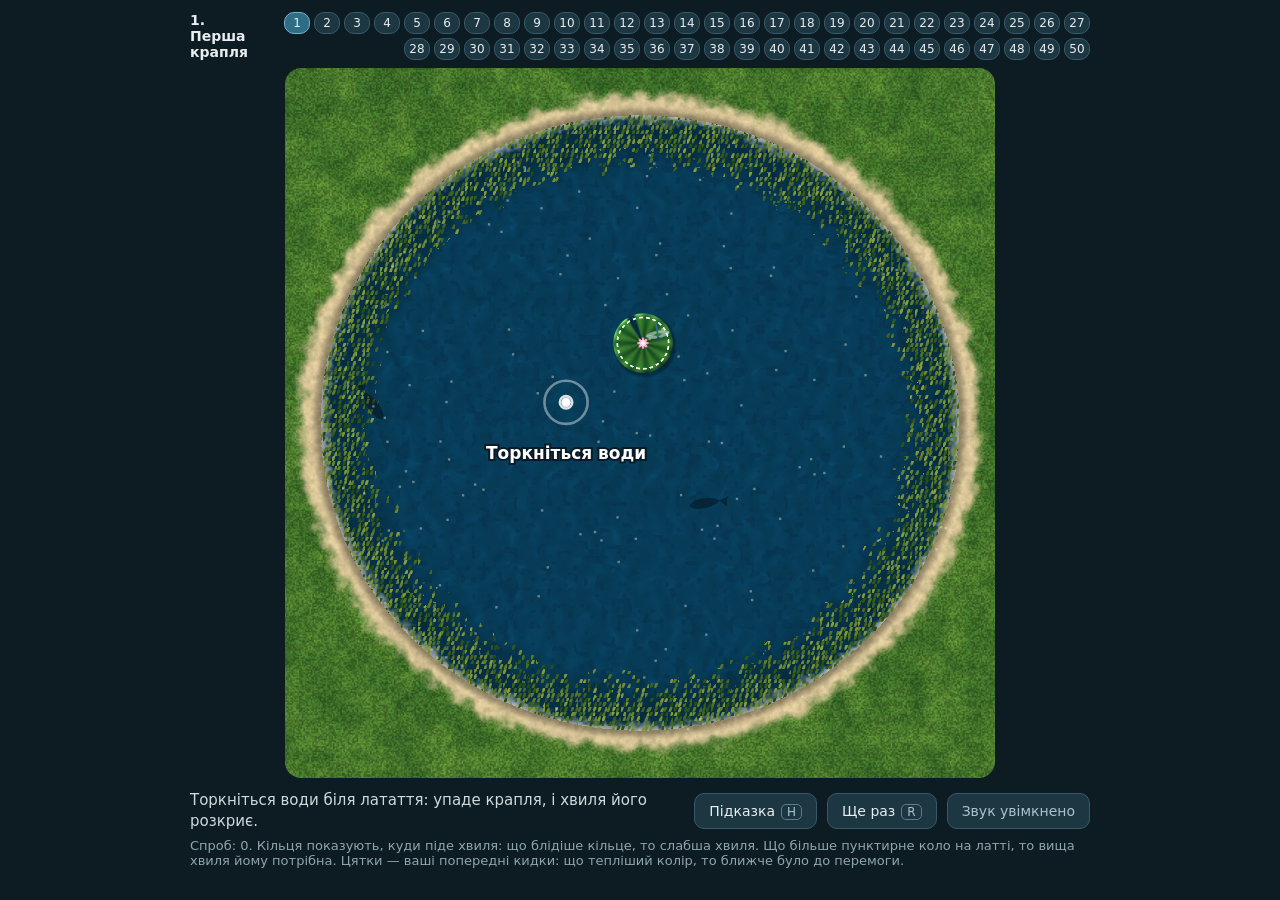
==== commit 81910362: "Slow-motion finales everywhere, a signature for every element, sound and new levels Water: - Every w" ====
--- a/index.html
+++ b/index.html
@@ -41,7 +41,7 @@
 @media (pointer:coarse){kbd{display:none}}
 </style></head><body><div id="wrap">
 <div id="top"><b id="lvname"></b><span id="lvs"></span></div>
-<div id="stage"><canvas id="gl"></canvas><canvas id="ov"></canvas><div class="barx" id="bt"></div><div class="barx" id="bb"></div><div id="rep">ПОВТОР</div><div id="fin"><b id="fint"></b><span id="fins"></span></div>
+<div id="stage"><canvas id="gl"></canvas><canvas id="ov"></canvas><div class="barx" id="bt"></div><div class="barx" id="bb"></div><div id="rep">ПОВТОР · дотик пропускає</div><div id="fin"><b id="fint"></b><span id="fins"></span></div>
 <div id="card"><div><small id="cnum"></small><h2 id="cname"></h2><p id="ctext"></p><button id="clisten">Послухати</button> <button class="go" id="cgo">Почати</button></div></div></div>
 <div id="bar"><div id="msg"></div><button id="listen">Мелодія<kbd>M</kbd></button><button id="hint">Підказка<kbd>H</kbd></button><button id="again">Ще раз<kbd>R</kbd></button><button id="next" class="go">Далі<kbd>N</kbd></button><button id="snd"></button></div>
 <div id="sub">Спроб: <span id="tries">0</span>. Кільця показують, куди піде хвиля: що блідіше кільце, то слабша хвиля. Що більше пунктирне коло на латті, то вища хвиля йому потрібна. Цятки — ваші попередні кидки: що тепліший колір, то ближче було до перемоги.</div>
@@ -50,7 +50,7 @@
 precision highp float;
 in vec2 v;out vec4 o;
 uniform sampler2D uH;uniform float uT,uF,uTilt,uFin,uBase;uniform vec3 uCP,uCT,uUp;
-uniform vec4 uPond,uB[6],uBar[4];uniform vec3 uLand[2],uRock[3];uniform float uLt[6];uniform float uReed,uWallW,uNeed;uniform vec3 uWeed[2];uniform vec4 uWall[4];
+uniform vec4 uPond,uB[6],uBar[4];uniform vec3 uLand[2],uRock[3];uniform float uLt[6];uniform float uReed,uWallW,uNeed;uniform vec3 uWeed[2];uniform vec4 uWall[4];uniform vec4 uDrop;uniform float uFly;uniform vec3 uSun,uTint;uniform float uNight,uRise,uCloudy;uniform vec4 uLeap;uniform vec2 uLeapD;
 const float N=120.;
 float hash(vec2 p){p=fract(p*vec2(123.34,456.21));p+=dot(p,p+45.32);return fract(p.x*p.y);}
 float noise(vec2 p){vec2 i=floor(p),f=fract(p);f=f*f*(3.-2.*f);return mix(mix(hash(i),hash(i+vec2(1,0)),f.x),mix(hash(i+vec2(0,1)),hash(i+vec2(1,1)),f.x),f.y);}
@@ -64,17 +64,27 @@
 float caus(vec2 p,float t){const float TAU=6.28318;p=mod(p,TAU)-250.;vec2 i=p;float c=1.,k=.005;
 for(int n=0;n<4;n++){float tt=t*(1.-(3.5/float(n+1)));i=p+vec2(cos(tt-i.x)+sin(tt+i.y),sin(tt-i.y)+cos(tt+i.x));c+=1./length(vec2(p.x/(sin(i.x+tt)/k),p.y/(cos(i.y+tt)/k)));}
 c/=4.;c=1.17-pow(c,1.4);return pow(abs(c),8.);}
-vec3 sunCol(){return mix(vec3(1.,.97,.9),vec3(1.,.66,.3),uFin);}
-vec3 sky(vec3 d,vec3 L){float z=max(d.z,0.);
+vec3 sunCol(){return mix(mix(vec3(1.,.97,.9),vec3(1.,.66,.3),uFin),vec3(.62,.72,.92),uNight);}
+vec3 nightSky(vec3 d,vec3 L){float z=max(d.z,0.);vec3 c=mix(vec3(.05,.08,.16),vec3(.01,.02,.06),pow(z,.6));
+vec2 q=d.xy/(z+.15)*55.;vec2 cell=floor(q);float st=step(.972,hash(cell))*smoothstep(.42,0.,length(fract(q)-.5))*(.6+.4*sin(uT*2.+hash(cell+3.)*20.));c+=vec3(.9,.95,1.)*st*smoothstep(.02,.2,z);
+vec2 mw=d.xy/(z+.25);float bd=dot(mw,vec2(.6,.8))-.2,band=exp(-bd*bd*6.);c+=vec3(.16,.17,.24)*band*fbm(mw*3.)*smoothstep(.02,.3,z);float md=dot(d,L);c+=vec3(.9,.94,1.)*smoothstep(.9994,.9997,md)+vec3(.35,.45,.7)*pow(max(md,0.),60.)*.5;return c;}
+vec3 sky(vec3 d,vec3 L){if(uNight>.5)return nightSky(d,L);float z=max(d.z,0.);
 vec3 day=mix(vec3(.8,.88,.97),vec3(.3,.55,.92),pow(z,.5)),eve=mix(vec3(1.,.6,.28),vec3(.26,.28,.55),pow(z,.42));
 vec3 c=mix(day,eve,uFin);
 float cl=smoothstep(.5,.75,fbm(d.xy/(z+.25)*1.3+uT*.01));c=mix(c,mix(vec3(1.),vec3(1.,.72,.55),uFin),cl*.5);
 float sd=max(dot(d,L),0.);c+=sunCol()*pow(sd,22.)*.3*(.4+uFin);return c;}
+// a body of clear water: refracted tint, sky reflection by Fresnel, a sharp sun glint
+vec3 wball(vec3 n,vec3 rd,vec3 L){float F=.04+.96*pow(1.-max(dot(n,-rd),0.),5.);vec3 R=reflect(rd,n);R.z=abs(R.z)+.05;
+vec3 body=vec3(.3,.52,.6)*(.45+.55*max(dot(n,L),0.))+vec3(.75,.9,.95)*pow(max(dot(refract(rd,n,.75),L),0.),6.)*.6;
+return mix(body,sky(normalize(R),L),clamp(F*1.3+.18,0.,1.))+sunCol()*pow(max(dot(R,L),0.),110.)*2.6;}
+// vertical cylinder between z0 and z1
+float cylV(vec3 ro,vec3 rd,vec2 c,float r,float z0,float z1,out vec3 nn){vec2 oc=ro.xy-c;float a=dot(rd.xy,rd.xy),b=dot(oc,rd.xy),cc=dot(oc,oc)-r*r,dd=b*b-a*cc;nn=vec3(0.,0.,1.);if(dd<0.||a<1e-6)return -1.;
+float t=(-b-sqrt(dd))/a,z=ro.z+rd.z*t;if(t<0.||z<z0||z>z1)return -1.;nn=normalize(vec3(oc+rd.xy*t,0.));return t;}
 float sph(vec3 ro,vec3 rd,vec3 c,float r){vec3 oc=ro-c;float b=dot(oc,rd),h=b*b-dot(oc,oc)+r*r;if(h<0.)return -1.;return -b-sqrt(h);}
 void main(){vec2 p=vec2(v.x*2.-1.,1.-v.y*2.);
 vec3 fw=normalize(uCT-uCP),rt=normalize(cross(uUp,fw)),up=cross(fw,rt);
 vec3 rd=normalize(fw*uF+rt*p.x+up*p.y),ro=uCP;
-vec3 L=normalize(mix(vec3(-.45,-.55,.7),vec3(-.16,-.92,.2),uFin)),SC=sunCol();
+vec3 L=normalize(mix(uSun,vec3(-.16,-.92,.2),uFin*(1.-uNight))),SC=sunCol();
 vec3 V=normalize(mix(vec3(0.,.33,1.),-rd,uTilt));
 vec3 col;float tHit=1e9;
 if(rd.z>-1e-4){col=sky(rd,L)+SC*pow(max(dot(rd,L),0.),600.)*6.;}
@@ -86,10 +96,11 @@
 vec3 grass=mix(vec3(.17,.36,.13),vec3(.38,.56,.2),fbm(s*.3))*(.75+.5*noise(s*4.));
 col=mix(sand,grass,smoothstep(.3,.75,tt+(fbm(s*.45)-.5)*.6));
 if(uReed<.5){float st=smoothstep(-3.6,-.2,sh+(noise(s*.7)-.5)*1.6);vec2 gc=floor(s*.55+vec2(0.,floor(s.x*.55)*.5));vec3 stc=vec3(.6,.58,.54)*(.62+.5*hash(gc))*(.8+.3*fbm(s*2.));col=mix(col,stc,st);}
-col*=mix(.66,1.,smoothstep(0.,1.8,-sh));col*=mix(vec3(1.),vec3(1.05,.8,.62),uFin);}
+col*=mix(.66,1.,smoothstep(0.,1.8,-sh));col*=mix(vec3(1.),vec3(1.05,.8,.62),uFin*(1.-uNight));col*=1.-.32*uNight;}
 else{float h=H(s),e=.75;float hx=H(s+vec2(e,0))-H(s-vec2(e,0)),hy=H(s+vec2(0,e))-H(s-vec2(0,e));
-vec2 a=vec2(noise(s*.8+vec2(uT*.55,0.))-.5,noise(s*.8+vec2(5.,uT*.45))-.5)*.05+(vec2(noise(s*2.6-uT*.9),noise(s*2.6+uT*.8+9.))-.5)*.02;
-vec3 n=normalize(vec3(-hx*19.-a.x*.6,-hy*19.-a.y*.6,1.));
+vec2 a=vec2(noise(s*.8+vec2(uT*.55,0.))-.5,noise(s*.8+vec2(5.,uT*.45))-.5)*.05+(vec2(noise(s*2.6-uT*.9),noise(s*2.6+uT*.8+9.))-.5)*.02;float gust=smoothstep(.55,.85,fbm(s*.06+vec2(uT*.035,uT*.02)));a+=(vec2(noise(s*4.1+uT*2.3),noise(s*4.1-uT*2.1+3.))-.5)*.09*gust; // cat's paws: patches of wind ripple that drift across the pond
+float slope=clamp(length(vec2(hx,hy))*55.,0.,1.);vec2 cg=vec2(noise(s*5.3+vec2(uT*2.1,0.))-noise(s*5.3+vec2(uT*2.1+.37,0.)),noise(s*5.3+vec2(0.,uT*1.8))-noise(s*5.3+vec2(.37,uT*1.8)))*slope*.9; // capillary ripples riding on the wave's slopes
+vec3 n=normalize(vec3(-hx*19.-a.x*.6-cg.x,-hy*19.-a.y*.6-cg.y,1.));
 float dep=depthAt(s);vec2 sb=s+n.xy*(2.+11.*dep)+rd.xy/max(-rd.z,.15)*dep*3.*uTilt;if(shore(sb)<.3)sb=s;
 vec3 bt=vec3(.86,.78,.6)*(.8+.32*fbm(sb*.8));
 bt*=.92+.08*sin(sb.x*1.5+sin(sb.y*.45)*2.+fbm(sb*.3)*6.);
@@ -103,7 +114,11 @@
 vec2 so=-normalize(L.xy)*(.6+uFin*1.4);
 col*=mix(.6,1.,smoothstep(-.3,1.5,wallD(s-so*2.5)));
 for(int i=0;i<3;i++){float ds=length(s-uRock[i].xy-so*uRock[i].z);col*=mix(.6,1.,smoothstep(uRock[i].z*.9,uRock[i].z*1.2,ds));}
-for(int i=0;i<6;i++){float dg=length(s-uB[i].xy);col+=vec3(1.,.55,.12)*exp(-dg*dg/60.)*uFin*uB[i].w*(.45+.15*sin(uT*5.+float(i)));}
+for(int i=0;i<6;i++){float dg=length(s-uB[i].xy);col+=vec3(1.,.55,.12)*exp(-dg*dg/60.)*uFin*uB[i].w*(.45+.15*sin(uT*5.+float(i)));
+// a glitter path: on rippled water the glow of a lit lily is mirrored by every facet that tilts toward the camera, so it stretches into a broken streak running toward the viewer
+vec2 dl=normalize(uCP.xy-uB[i].xy+1e-3),q=s-uB[i].xy;float al=dot(q,dl),ac=dot(q,vec2(-dl.y,dl.x)),wd=1.1+al*.09;
+float gl=smoothstep(.55,1.,.5+.5*sin(al*2.1-uT*3.1+n.x*26.+float(i)))*.8+.2;
+col+=vec3(1.,.62,.22)*uFin*uTilt*uB[i].w*gl*exp(-ac*ac/(wd*wd))*smoothstep(uNeed+.4,uNeed+2.5,al)*exp(-al/26.)*(.55+.45*uNight);}
 float F=.03+.97*pow(1.-max(dot(n,V),0.),5.);
 vec3 R=reflect(-V,n);R.z=abs(R.z);
 col=mix(col,sky(R,L),clamp(F*1.3,0.,.92));
@@ -112,7 +127,9 @@
 vec3 TN=mix(vec3(1.),vec3(1.08,.84,.66),uFin*.7);
 for(int i=0;i<2;i++){float dw=length(s-uWeed[i].xy)-uWeed[i].z+1.+(fbm(s*.45+float(i)*7.)-.5)*4.5;
 float m=smoothstep(1.2,-1.8,dw)*smoothstep(.3,.52,noise(s*2.7+n.xy*3.)+noise(s*6.9)*.4);
-vec3 wc=mix(vec3(.17,.4,.09),vec3(.52,.74,.2),noise(s*5.3+3.))*(.72+.45*max(dot(n,L),0.))*TN;col=mix(col,wc,m*.93);}
+vec3 wc=mix(vec3(.17,.4,.09),vec3(.52,.74,.2),noise(s*5.3+3.))*(.72+.45*max(dot(n,L),0.))*TN;
+vec2 fg=floor(s*1.9),fq=fract(s*1.9)-.5-(vec2(hash(fg+1.3),hash(fg+5.9))-.5)*.4;float fr=smoothstep(.36,.2,length(fq))*smoothstep(.7,.35,fwidth(s.x)*1.9); // single duckweed fronds, domed: lit on the sun side, dark seams between them
+wc*=(.78+.3*fr)*(1.+.9*fr*dot(fq,normalize(L.xy+1e-4)));col=mix(col,wc,m*.93);}
 if(uReed>.5){float rb=smoothstep(10.5,3.5,sh+(fbm(s*.55)-.5)*4.);col*=1.-rb*.22;
 vec2 gg=floor(s*1.25);vec2 cc=(gg+.5+(vec2(hash(gg+3.1),hash(gg+7.7))-.5)*.75)/1.25;vec2 q=s-cc-vec2(sin(uT*1.3+gg.x)*.06,0.);
 float dd=length(vec2(q.x+q.y*.35,q.y*.42));float stalk=smoothstep(.36,.14,dd)*step(1.02-rb*.9,hash(gg+.37));
@@ -120,8 +137,13 @@
 for(int i=0;i<6;i++){vec2 q=s-uB[i].xy;float sc=1.+clamp(H(uB[i].xy)*2.4,-.12,.32);float r=length(q)/sc;if(r<uNeed+1.6){float a=atan(q.y,q.x),w=uB[i].z,lit=uB[i].w;
 float notch=smoothstep(.05,.2,abs(a-(float(i)*1.3-2.))-.02);
 float pad=smoothstep(uNeed+.8,uNeed+.55,r)*notch;
-vec3 pc=mix(vec3(.11,.38,.15),vec3(.27,.56,.2),.5+.5*cos(a*11.))*(.7+.4*r/(uNeed+.8))*(.65+.55*max(dot(n,L),0.))*TN*(.9+.5*(sc-1.));
+// the leaf is not flat: its lip curls up, it casts a soft shadow on the water away from the sun, radial veins run from the stem, and the sunny lip glints wet
+float rs=length(q+normalize(L.xy+1e-4)*.55)/sc;col*=1.-.3*(1.-pad)*smoothstep(uNeed+1.25,uNeed+.6,rs)*(1.-uNight*.7);
+float rim=smoothstep(uNeed-.1,uNeed+.7,r),tl=dot(q/max(length(q),1e-3),normalize(L.xy+1e-4))*rim;
+float vein=smoothstep(.09,0.,abs(fract(a*1.751+.5)-.5)*6.283*r)*smoothstep(.2,.7,r)*(1.-rim);
+vec3 pc=mix(vec3(.11,.38,.15),vec3(.27,.56,.2),.5+.5*cos(a*11.))*(.7+.4*r/(uNeed+.8))*(.65+.55*max(dot(n,L),0.))*TN*(.9+.5*(sc-1.))*(1.+.4*tl)*(1.-.2*vein);
 col=mix(col,pc,pad*.97);
+col+=SC*pad*pow(max(tl,0.),4.)*.3;
 col=mix(col,vec3(1.,1.,.95),(1.-lit)*.95*smoothstep(.24,.06,abs(length(q)-uNeed))*step(.45,fract(a*3.82)));
 float ro2=1.15+(uNeed-1.25)*w,l1=.5+.5*pow(abs(cos(a*4.)),.55),l2=.5+.5*pow(abs(sin(a*4.)),.55);
 float p1=smoothstep(ro2*l1,ro2*l1-.28,r);vec3 c1=mix(vec3(1.,.96,.95),vec3(.96,.5,.7),smoothstep(0.,ro2,r))*(.82+.18*smoothstep(ro2*l1,ro2*l1*.6,r));
@@ -131,6 +153,7 @@
 float cr=.3+.6*min(w,1.);col=mix(col,mix(vec3(.9,.62,.16),vec3(1.,.86,.32),lit),smoothstep(cr,cr-.18,r)*smoothstep(.2,.55,w));
 col+=vec3(.42,.26,.06)*lit*(.6+uFin)*smoothstep(uNeed+.3,0.,r)*(.75+.25*sin(uT*5.+float(i)));}}
 }
+col*=1.-.2*uCloudy*smoothstep(.48,.72,fbm(s*.025+vec2(uT*.012,uT*.006))); // shadows of clouds drifting over the pond on a cool day
 float fd=length(s-60.);col=mix(col,sky(normalize(vec3(rd.xy,.02)),L),smoothstep(110.,700.,fd)*uTilt);}
 // reeds as standing stalks: each stalk is a vertical line, tested against the ray's footprint on the water
 if(uReed>.5&&uTilt>.02&&rd.z<-1e-4){float t0=-ro.z/rd.z;vec2 s0=(ro+rd*t0).xy,dz=rd.xy/rd.z;float sa=shore(s0),sc2=shore(s0+dz*6.);
@@ -158,10 +181,37 @@
 if(rd.z<-1e-4){for(int k=0;k<6;k++){float zz=2.5-float(k)*.5,tk=(zz-ro.z)/rd.z;if(tk>tHit)break;vec2 s=(ro+rd*tk).xy;if(wallD(s)<0.&&shore(s)>-3.){
 vec2 gc=floor(vec2(s.x*.4+floor(s.y*.7)*.5,s.y*.7));vec3 base=vec3(.6,.58,.54)*(.7+.35*hash(gc))*(.82+.3*fbm(s*1.9));
 col=base*(k==0?.72+.4*max(L.z,0.):.5)*mix(vec3(1.),vec3(1.15,.8,.55),uFin);tHit=tk;break;}}}
+// slow-motion impact of the replay drop: the falling drop, a crown of droplets thrown out and up,
+// the Worthington jet that rises as the crater closes, and the drop that pinches off its tip and falls back.
+// Gravity here is 30 units/s^2 of impact time; the jet peaks at 0.53 s and the pinched drop lands at 1.33 s.
+if(uDrop.w>.5){vec2 c=uDrop.xy;float td=uDrop.z,hw=H(c)*15.*uTilt,th;vec3 nn;
+if(td<0.){vec3 pc=vec3(c,max(hw,0.)-td*26.+.9);th=sph(ro,rd,pc,1.25);if(th>0.&&th<tHit){tHit=th;col=wball(normalize(ro+rd*th-pc),rd,L);}}
+else{for(int k=0;k<16;k++){float fk=float(k),a=fk*.3927+hash(vec2(fk,3.))*.25,vh=6.+5.*hash(vec2(fk,7.)),vz=8.+6.*hash(vec2(fk,11.));
+float z=vz*td-15.*td*td;if(z<-.4)continue;float rr=.36+.26*hash(vec2(fk,5.));vec3 pc=vec3(c+vec2(cos(a),sin(a))*(1.6+vh*td),z+rr*.5);
+th=sph(ro,rd,pc,rr);if(th>0.&&th<tHit){tHit=th;col=wball(normalize(ro+rd*th-pc),rd,L);}}
+float tj=td-.18;if(tj>0.&&tj<.7){float hj=6.8*sin(3.14159*tj/.7),rj=.5+.42*(1.-tj/.7),zb=min(hw,0.)-1.;
+if(hj>.3){th=cylV(ro,rd,c,rj,zb,hj,nn);if(th>0.&&th<tHit){tHit=th;col=wball(nn,rd,L);}
+for(int m=1;m<4;m++){float fm=float(m);th=cylV(ro,rd,c,rj*(1.+fm*.45),zb,hj*(.42-fm*.11),nn);if(th>0.&&th<tHit){tHit=th;col=wball(nn,rd,L);}}
+if(tj<.35){vec3 pc=vec3(c,hj);th=sph(ro,rd,pc,rj*1.5);if(th>0.&&th<tHit){tHit=th;col=wball(normalize(ro+rd*th-pc),rd,L);}}}}
+float tp=td-.53;if(tp>0.){float z=7.4+3.*tp-15.*tp*tp;if(z>-.6){vec3 pc=vec3(c,z);th=sph(ro,rd,pc,1.);if(th>0.&&th<tHit){tHit=th;col=wball(normalize(ro+rd*th-pc),rd,L);}}}}}
+// a fish leaping at dusk: a ballistic arc out of the water and back, its body pitched along the arc, silver on the back and white below
+if(uLeap.w>.5){float sl=uLeap.z,hz=4.*8.*sl*(1.-sl),dz=4.*8.*(1.-2.*sl)/16.,pt=atan(dz,1.);vec2 c=uLeap.xy+uLeapD*16.*sl;vec3 ax=normalize(vec3(uLeapD*cos(pt),sin(pt)));
+for(int k=0;k<6;k++){float fk=float(k),off=(fk-2.2)*.62,rr=fk==5.?.34:.45+.72*sin(3.14159*(fk+.6)/5.6);vec3 pc=vec3(c,hz+.4)+ax*off*2.4;if(k==5)pc-=ax*.45;float th=sph(ro,rd,pc,rr);
+if(th>0.&&th<tHit){tHit=th;vec3 n=normalize(ro+rd*th-pc);float up=n.z;vec3 base=mix(vec3(.93,.94,.9),mix(vec3(.4,.5,.42),vec3(.72,.76,.74),.5+.5*sin(off*3.)),smoothstep(-.2,.3,up));
+vec3 R=reflect(rd,n);col=base*(.35+.75*max(dot(n,L),0.))*mix(vec3(1.),vec3(1.12,.86,.62),uFin)+SC*pow(max(dot(R,L),0.),40.)*.9+sky(normalize(vec3(R.xy,abs(R.z)+.05)),L)*.12;}}}
+// the very last pond: paper sky lanterns lift off every lily and drift up into the night, swaying, warm, slowly fading
+if(uRise>0.){for(int i=0;i<6;i++){if(uB[i].w<.5)continue;for(int k=0;k<3;k++){float sd=float(i*3+k),t0=hash(vec2(sd,9.))*3.,tt=uRise-t0;if(tt<0.)continue;
+vec3 lp=vec3(uB[i].xy+vec2(sin(tt*.5+sd)*1.5+tt*.9,cos(tt*.4+sd)*1.2-tt*.5),1.5+tt*2.6*(.7+.5*hash(vec2(sd,4.))));vec3 q=lp-ro;float tb=dot(q,rd);if(tb<0.||tb>tHit+2.)continue;
+float d=length(q-rd*tb),px2=tb*.004+.25,fade=exp(-tt/14.)*min(1.,tt*2.),fl=.85+.15*sin(uT*9.+sd*3.);col+=(vec3(1.,.62,.25)*exp(-d*d/(px2*px2))*1.4+vec3(1.,.5,.2)*exp(-d*d/(px2*px2*20.))*.35)*fade*fl;}}}
+// fireflies over the opened lilies at dusk
+if(uFly>.01){for(int i=0;i<6;i++){if(uB[i].w<.5)continue;for(int k=0;k<5;k++){float sd=float(i*5+k);
+vec3 fp=vec3(uB[i].xy+vec2(sin(uT*.61+sd*2.1),cos(uT*.47+sd*1.3))*(3.+6.*hash(vec2(sd,1.))),1.5+5.*hash(vec2(sd,2.))+sin(uT*.83+sd)*1.1);
+vec3 q=fp-ro;float tb=dot(q,rd);if(tb<0.||tb>tHit+2.)continue;float d=length(q-rd*tb),px2=tb*.006+.05,bl=.25+.75*pow(.5+.5*sin(uT*2.3+sd*4.1),3.);
+col+=vec3(1.,.86,.4)*(exp(-d*d/(px2*px2))*2.4+exp(-d*d/(px2*px2*25.))*.4)*uFly*bl;}}}
 for(int i=0;i<6;i++){if(uB[i].w>.5){vec2 c=uB[i].xy;float dd=dot(rd.xy,rd.xy)+1e-5,tb=dot(c-ro.xy,rd.xy)/dd,zb=ro.z+rd.z*tb,d=length(ro.xy+rd.xy*tb-c),lt=uLt[i],hg=9.+34.*exp(-lt*1.3);
 float g=exp(-d*d/(1.2+2.5*exp(-lt*3.)))*smoothstep(0.,1.5,zb)*exp(-max(zb,0.)/hg)*step(0.,tb)*step(tb,tHit+3.);
 col+=vec3(1.,.78,.35)*g*(.55+1.6*exp(-lt*2.))*uTilt;}}
-col*=1.-uFin*.35*smoothstep(.5,1.4,length(p));
+col*=mix(uTint,vec3(1.),uFin*(1.-uNight));col*=1.-uFin*.35*smoothstep(.5,1.4,length(p));
 o=vec4(col,1.);}
 </script>
 <script>
@@ -263,11 +313,31 @@
 const gl=glc.getContext('webgl2',{antialias:false});
 const say=t=>$('msg').textContent=t;
 const SPEED=150,LAST=LEVELS.length-1;
+// every ten ponds have their own hour, and the last ten lie under the moon: the sun stands elsewhere, so shadows and glints move, and the light changes colour
+const MOODS=[{sun:[-.45,-.55,.7],tint:[1,1,1]},{sun:[.5,-.45,.62],tint:[1.03,1,.93]},{sun:[-.25,.55,.72],tint:[.93,.97,1.02],cloudy:1},{sun:[.62,.28,.55],tint:[1.06,.96,.86]},{sun:[-.35,.4,.62],tint:[.68,.76,.98],night:1}];
 let lvI=0,T=0.068,state='card',tries=0,marks=[],splash=null,hintLv=0,acc=0,last=performance.now(),size=600;
 let camK=0,camGoal=0,camDur=1.8,theta=0,finT=0,ringT=0,tscale=1,fin=0,finGoal=0,phase='',dropAt=null;
 let disp=[0,0,0,0,0,0],wasLit=[0,0,0,0,0,0],bursts=[],litOrder=[],closing=false;
-let specks=[],fall=null,spray=[];
-function seed(){specks=[];let g2=0;while(specks.length<150&&g2++<4000){const x=2+Math.random()*(N-4),y=2+Math.random()*(N-4);if(!blk[(y|0)*N+(x|0)])specks.push({x,y,hx:x,hy:y})}}
+let ringlets=[],fly1=null,leap=null,leapT=0,fish=[],fishT=0,specks=[],fall=null,spray=[],dropT=-1,dropOn=0,foc=0,focGoal=0,fly=0,flyGoal=0,relanded=0;
+// pond life: two or three fish glide under the surface, turn away from stone and shore, and dart off when a drop lands near them
+function seedFish(){fish=[];const n=2+(lvI%2);let g2=0;while(fish.length<n&&g2++<500){const x=8+Math.random()*(N-16),y=8+Math.random()*(N-16);if(!blk[(y|0)*N+(x|0)]&&dep[(y|0)*N+(x|0)]>.5)fish.push({x,y,a:Math.random()*6.283,v:2.2,s:.85+Math.random()*.4,ph:Math.random()*6,flee:0})}}
+function swim(dt){const free=(x,y)=>x>2&&y>2&&x<N-3&&y<N-3&&!blk[(y|0)*N+(x|0)]&&dep[(y|0)*N+(x|0)]>.35;
+for(const f of fish){if(splash&&splash.t<.3){const dx=f.x-splash.x,dy=f.y-splash.y,d=Math.hypot(dx,dy);if(d<16&&f.flee<=0){f.flee=1.4;f.a=Math.atan2(dy,dx)+(Math.random()-.5)*.6}}
+f.flee-=dt;const sp=f.flee>0?12*Math.min(1,f.flee):2.2;f.v+=(sp-f.v)*Math.min(1,dt*(f.flee>0?8:1.5));f.ph+=dt*(3+f.v*1.6);
+f.a+=Math.sin(f.ph*.13+f.s*9)*dt*.5;for(let k=0;k<12;k++){const lx=f.x+Math.cos(f.a)*5,ly=f.y+Math.sin(f.a)*5;if(free(lx,ly))break;f.a+=.45*(f.s>1?1:-1)}
+const nx=f.x+Math.cos(f.a)*f.v*dt,ny=f.y+Math.sin(f.a)*f.v*dt;if(free(nx,ny)){f.x=nx;f.y=ny}else f.a+=Math.PI*.6}}
+// a dragonfly: hovers, darts to a new spot in a quick straight line, now and then rests on a lily leaf; its wings are a shimmering blur
+function dragon(dt,K,px,now){if(!fly1)fly1={x:60,y:30,tx:60,ty:30,h:0,a:0,rest:0};const d=fly1;d.h-=dt;
+if(d.h<=0){const onLeaf=BUOYS.length&&Math.random()<.35,b=onLeaf?BUOYS[Math.floor(Math.random()*BUOYS.length)]:null;d.tx=b?b[0]+2.5:10+Math.random()*100;d.ty=b?b[1]-1.5:10+Math.random()*100;d.rest=b?1:0;d.h=(b?3:1)+Math.random()*2.5}
+const dx=d.tx-d.x,dy=d.ty-d.y,dist=Math.hypot(dx,dy);if(dist>.3){const v=Math.min(dist,dt*45);d.x+=dx/dist*v;d.y+=dy/dist*v;d.a=Math.atan2(dy,dx)}else{d.x+=Math.sin(now/300)*.01;d.y+=Math.cos(now/370)*.01}
+const flying=dist>.3||!d.rest,x=(d.x+.5)*K,y=(d.y+.5)*K,s=K*.9;g.save();if(flying){g.fillStyle='rgba(0,0,0,.18)';g.beginPath();g.ellipse(x+2*s,y+3*s,2*s,.5*s,d.a,0,7);g.fill()}
+g.translate(x,y);g.rotate(d.a);g.fillStyle=flying?'rgba(220,240,255,.28)':'rgba(220,240,255,.5)';const fl=flying?.65+.35*Math.sin(now/12):1;
+for(const sg of[-1,1])for(const off of[.35,-.25]){g.beginPath();g.ellipse(off*s,sg*1.1*s*fl,.32*s,1.15*s*fl,sg*(off>0?.25:-.2),0,7);g.fill()}
+g.strokeStyle='#2f6f8f';g.lineWidth=Math.max(1.2,.3*s);g.lineCap='round';g.beginPath();g.moveTo(.6*s,0);g.lineTo(-2.2*s,0);g.stroke();g.fillStyle='#1f4a66';g.beginPath();g.arc(.85*s,0,.32*s,0,7);g.fill();g.restore()}
+function drawFish(K,px){for(const f of fish){const L=5.6*f.s*K,W2=1.3*f.s*K,w=Math.sin(f.ph)*.35;g.save();g.translate((f.x+.5)*K,(f.y+.5)*K);g.rotate(f.a);g.fillStyle='rgba(4,14,20,.48)';
+g.beginPath();g.moveTo(L*.55,0);g.bezierCurveTo(L*.45,-W2,-L*.2,-W2*.9,-L*.45,-W2*.15*(1+w));g.lineTo(-L*.45,W2*.15*(1-w));g.bezierCurveTo(-L*.2,W2*.9,L*.45,W2,L*.55,0);g.fill();
+g.translate(-L*.45,0);g.rotate(w);g.beginPath();g.moveTo(0,0);g.lineTo(-L*.32,-W2*.75);g.quadraticCurveTo(-L*.22,0,-L*.32,W2*.75);g.closePath();g.fill();g.restore()}}
+function seed(){seedFish();specks=[];let g2=0;while(specks.length<150&&g2++<4000){const x=2+Math.random()*(N-4),y=2+Math.random()*(N-4);if(!blk[(y|0)*N+(x|0)])specks.push({x,y,hx:x,hy:y})}}
 let hover=null,isDown=false,tt=null,ttKey='',lastRes=null,stars=0,lastJ=null;
 const PITCH={466.16:'#ff8fc0',440:'#ffd95a',392:'#6fc3ff',311.13:'#c79bff',261.63:'#ff7b6b',293.66:'#5fe0d0',329.63:'#8fe08a',349.23:'#ffab5e'};
 function note(f,t0){tone(f,t0||0,1.2,0.13);tone(f*2,t0||0,0.6,0.03)}
@@ -279,6 +349,10 @@
 function tone(f,t0,dur,vol,type){const a=au();if(!a)return;const t=a.currentTime+t0,o=a.createOscillator(),gn=a.createGain();o.type=type||'sine';o.frequency.setValueAtTime(f,t);gn.gain.setValueAtTime(0.0001,t);gn.gain.exponentialRampToValueAtTime(vol,t+0.015);gn.gain.exponentialRampToValueAtTime(0.0001,t+dur);o.connect(gn);gn.connect(a.destination);o.start(t);o.stop(t+dur+0.05)}
 function plop(){const a=au();if(!a)return;const t=a.currentTime,o=a.createOscillator(),gn=a.createGain();o.frequency.setValueAtTime(540,t);o.frequency.exponentialRampToValueAtTime(105,t+0.17);gn.gain.setValueAtTime(0.0001,t);gn.gain.exponentialRampToValueAtTime(0.3,t+0.012);gn.gain.exponentialRampToValueAtTime(0.0001,t+0.32);o.connect(gn);gn.connect(a.destination);o.start(t);o.stop(t+0.35)}
 const NOTES=[523.25,659.25,783.99,987.77];
+// night ponds: crickets chirp quietly, a few trills now and then, never on the card
+let crickT=0;function crickets(dt){if(muted||!MOODS[Math.floor(lvI/10)%MOODS.length].night||state==='card'||!AC)return;crickT-=dt;if(crickT>0)return;crickT=0.6+Math.random()*1.8;const f=4200+Math.random()*900,n=3+Math.floor(Math.random()*3);for(let k=0;k<n;k++)tone(f,k*0.07,0.045,0.012)}
+// the same plop slowed down for the replay: an octave lower and four times longer, as a slow-motion film would play it
+function plopSlow(){const a=au();if(!a)return;const t=a.currentTime,o=a.createOscillator(),gn=a.createGain();o.frequency.setValueAtTime(270,t);o.frequency.exponentialRampToValueAtTime(52,t+0.7);gn.gain.setValueAtTime(0.0001,t);gn.gain.exponentialRampToValueAtTime(0.32,t+0.05);gn.gain.exponentialRampToValueAtTime(0.0001,t+1.3);o.connect(gn);gn.connect(a.destination);o.start(t);o.stop(t+1.35)}
 function chime(k){tone(NOTES[k%4],0,1.3,0.11);tone(NOTES[k%4]*2,0,0.7,0.035)}
 function sndLabel(){$('snd').textContent=muted?'Звук вимкнено':'Звук увімкнено'}
 function resize(){const css=Math.max(240,Math.min(innerWidth-24,innerHeight-(innerWidth<600?330:190),900)),dpr=Math.min(devicePixelRatio||1,2);stage.style.width=stage.style.height=css+'px';size=Math.round(css*dpr);glc.width=glc.height=ov.width=ov.height=size;if(gl)gl.viewport(0,0,size,size)}
@@ -288,7 +362,7 @@
 const sh=(t,src)=>{const s=gl.createShader(t);gl.shaderSource(s,src);gl.compileShader(s);if(!gl.getShaderParameter(s,gl.COMPILE_STATUS))console.error(gl.getShaderInfoLog(s));return s};
 prog=gl.createProgram();gl.attachShader(prog,sh(gl.VERTEX_SHADER,'#version 300 es\nout vec2 v;void main(){vec2 p=vec2(float((gl_VertexID<<1)&2),float(gl_VertexID&2))*2.-1.;v=vec2(p.x*.5+.5,.5-p.y*.5);gl_Position=vec4(p,0.,1.);}'));
 gl.attachShader(prog,sh(gl.FRAGMENT_SHADER,$('fs').textContent));gl.linkProgram(prog);if(!gl.getProgramParameter(prog,gl.LINK_STATUS))console.error(gl.getProgramInfoLog(prog));gl.useProgram(prog);
-for(const n of['uT','uB','uF','uTilt','uFin','uCP','uCT','uUp','uPond','uLand','uRock','uBar','uBase','uLt','uReed','uWeed','uWall','uWallW','uNeed'])U_[n]=gl.getUniformLocation(prog,n);
+for(const n of['uT','uB','uF','uTilt','uFin','uCP','uCT','uUp','uPond','uLand','uRock','uBar','uBase','uLt','uReed','uWeed','uWall','uWallW','uNeed','uDrop','uFly','uSun','uTint','uLeap','uLeapD','uNight','uRise','uCloudy'])U_[n]=gl.getUniformLocation(prog,n);
 tex=gl.createTexture();gl.bindTexture(gl.TEXTURE_2D,tex);gl.texStorage2D(gl.TEXTURE_2D,1,gl.R16F,N,N);
 gl.texParameteri(gl.TEXTURE_2D,gl.TEXTURE_MIN_FILTER,gl.LINEAR);gl.texParameteri(gl.TEXTURE_2D,gl.TEXTURE_MAG_FILTER,gl.LINEAR);gl.texParameteri(gl.TEXTURE_2D,gl.TEXTURE_WRAP_S,gl.CLAMP_TO_EDGE);gl.texParameteri(gl.TEXTURE_2D,gl.TEXTURE_WRAP_T,gl.CLAMP_TO_EDGE);
 gl.bindVertexArray(gl.createVertexArray())}
@@ -299,25 +373,25 @@
 if(gl){gl.uniform4f(U_.uPond,...L.pond);const ld=new Float32Array([-999,-999,0,-999,-999,0]);(L.lands||[]).forEach((a,k)=>ld.set(a,k*3));gl.uniform3fv(U_.uLand,ld);
 const rk=new Float32Array([-999,-999,0,-999,-999,0,-999,-999,0]);(L.rocks||[]).forEach((a,k)=>rk.set([a[0]+.5,a[1]+.5,a[2]],k*3));gl.uniform3fv(U_.uRock,rk);
 const br=new Float32Array([0,0,0,1,0,0,0,1,0,0,0,1,0,0,0,1]);(L.bars||[]).forEach((a,k)=>br.set(a,k*4));gl.uniform4fv(U_.uBar,br);gl.uniform1f(U_.uBase,L.base);
-gl.uniform1f(U_.uReed,L.reeds?1:0);gl.uniform1f(U_.uNeed,2.2+3.4*Math.sqrt(L.T/0.18));const wd=new Float32Array([-999,-999,0,-999,-999,0]);(L.weeds||[]).forEach((a,k)=>wd.set([a[0]+.5,a[1]+.5,a[2]],k*3));gl.uniform3fv(U_.uWeed,wd);
+gl.uniform1f(U_.uReed,L.reeds?1:0);gl.uniform1f(U_.uNeed,2.2+3.4*Math.sqrt(L.T/0.18));{const m=MOODS[Math.floor(lvI/10)%MOODS.length];gl.uniform3fv(U_.uSun,m.sun);gl.uniform3fv(U_.uTint,m.tint);gl.uniform1f(U_.uNight,m.night?1:0);gl.uniform1f(U_.uCloudy,m.cloudy?1:0)}const wd=new Float32Array([-999,-999,0,-999,-999,0]);(L.weeds||[]).forEach((a,k)=>wd.set([a[0]+.5,a[1]+.5,a[2]],k*3));gl.uniform3fv(U_.uWeed,wd);
 const wl=new Float32Array(16).fill(-999);(L.walls||[]).forEach((a,k)=>wl.set([a[0]+.5,a[1]+.5,a[2]+.5,a[3]+.5],k*4));gl.uniform4fv(U_.uWall,wl);gl.uniform1f(U_.uWallW,L.walls?L.walls[0][4]:1)}
 $('listen').style.display=$('clisten').style.display=L.tune?'inline-block':'none';
-seed();reset();if(L.nocard){state='idle';card.classList.remove('on');idleText()}else{state='card';$('cnum').textContent='РІВЕНЬ '+(i+1)+' З '+LEVELS.length;$('cname').textContent=L.name;$('ctext').textContent=L.lesson;card.classList.add('on')}}
+seed();reset();if(L.nocard){state='idle';card.classList.remove('on');idleText()}else{state='card';$('cnum').textContent='РІВЕНЬ '+(i+1)+' З '+LEVELS.length+' · '+['РАНОК','ПОЛУДЕНЬ','ПРОХОЛОДНИЙ ДЕНЬ','ПООБІДДЯ','НІЧ'][Math.floor(i/10)%5];$('cname').textContent=L.name;$('ctext').textContent=L.lesson;card.classList.add('on')}}
 function begin(){if(state!=='card')return;card.classList.remove('on');state='idle';idleText()}
 function idleText(){if(LEVELS[lvI].tune){say('Знайдіть місце, звідки хвиля торкнеться латать у порядку мелодії. Порядок кольорів і ритм показано вгорі в рядку «треба».');return}say(lvI===0&&!tries?'Торкніться води біля латаття: упаде крапля, і хвиля його розкриє.':'Киньте одну краплю. Що вища хвиля дійде до латаття, то ширше воно розкриється. Розкрийте всі до пунктирної межі.')}
-function reset(){simReset();if(state!=='card')state='idle';splash=null;fall=null;spray=[];wasLit=[0,0,0,0,0,0];bursts=[];litOrder=[];closing=false;phase='';camGoal=0;camDur=0.7;finGoal=0;tscale=1;dropAt=null;lastRes=null;lastJ=null;
+function reset(){simReset();if(state!=='card')state='idle';splash=null;fall=null;spray=[];wasLit=[0,0,0,0,0,0];bursts=[];litOrder=[];closing=false;phase='';camGoal=0;camDur=0.7;finGoal=0;tscale=1;dropAt=null;dropOn=0;dropT=-1;focGoal=0;foc=0;flyGoal=0;fly=0;leap=null;leapT=0;lastRes=null;lastJ=null;
 stage.classList.remove('fin');finEl.classList.remove('on');$('rep').classList.remove('on');$('next').style.display='none';if(state==='idle'){idleText();if(hintLv)showHint()}}
 function showHint(){if(hintLv===1)say('Підказка 1: '+LEVELS[lvI].lesson);
 if(hintLv===2)say('Підказка 2: шукайте місце всередині жовтого кола.');
 if(hintLv>=3)say('Підказка 3: точне місце позначено жовтою цяткою.')}
 function hint(){if(state==='card')return;if(hintLv<3)hintLv++;if(state!=='idle')reset();showHint()}
 function startFall(x,y){fall={x,y,t:0};state='fall';say('Крапля падає…')}
-function drop(x,y){fall=null;spray=[];for(let k=0;k<14;k++){const a=Math.random()*6.283,v=18+Math.random()*30;spray.push({a,v})}simDrop(x,y);dropAt=[x,y];state='run';tries++;$('tries').textContent=tries;marks.push({x,y,s:-1});splash={x,y,t:0};lastRes=null;say('Хвиля йде…');plop()}
+function drop(x,y){fall=null;spray=[];for(let k=0;k<16;k++){const a=Math.random()*6.283,v=18+Math.random()*30;spray.push({a,v,vz:8+Math.random()*6,done:0})}simDrop(x,y);dropAt=[x,y];state='run';tries++;$('tries').textContent=tries;marks.push({x,y,s:-1});splash={x,y,t:0};lastRes=null;say('Хвиля йде…');plop()}
 function ring(x,y,amp){for(let j=-6;j<=6;j++)for(let i=-6;i<=6;i++){const X=x+i,Y=y+j;if(X<1||Y<1||X>=N-1||Y>=N-1||blk[Y*N+X])continue;const v=-amp*Math.exp(-(i*i+j*j)/6);U[Y*N+X]+=v;P[Y*N+X]+=v}}
 function score(){if(!marks.length)return;const m=marks[marks.length-1];if(LV.tune){const j=judge();m.s=j.ok?1:Math.max(0.2,0.95-j.err/70)}else m.s=woke()?0.5:Math.min(...MX)/T}
 function win(){state='win';phase='A';finT=0;ringT=-1;theta=0;win.n=0;score();doneSet.add(lvI);store.set('pleso-done2',[...doneSet].join(','));paintLv();
 const n=BUOYS.length;$('fint').textContent=n===1?'Латаття розкрилося':n===2?'Обидва розкрилися':n===3?'Усі три розкрилися':n===4?'Усі чотири розкрилися':'Усі латаття розкрилися';
-$('fins').textContent=tries===1?'з першої спроби':'спроба № '+tries;
+$('fins').textContent=tries===1?'з першої спроби':'спроба № '+tries;if(lvI===LAST&&!LV.tune){$('fint').textContent='Усі п’ятдесят ставків';$('fins').textContent='плесо засинає'}
 if(LV.tune){$('fint').textContent='Ставок зіграв '+LV.tune.title;$('fins').textContent='★'.repeat(stars)+'☆'.repeat(3-stars)+(stars===3?'  ритм точний':stars===2?'  ритм майже точний':'  порядок правильний, ритм ще можна вирівняти')}
 say(LV.tune?'Мелодія прозвучала правильно.':'Хвиля підняла всі латаття до межі, і вони розкрилися.');$('next').style.display='inline-block';$('next').firstChild.textContent=lvI<LAST?'Далі':'З початку';
 if(!LV.tune)[0,2,3].forEach((k,j)=>tone(NOTES[k]/2,0.25+j*0.09,1.6,0.07))}
@@ -331,10 +405,22 @@
 function contour(d,lv,K){const p=new Path2D();for(let y=1;y<N-2;y++)for(let x=1;x<N-2;x++){const i=y*N+x,a=d[i],b=d[i+1],c=d[i+N+1],e=d[i+N];if(a>1e8||b>1e8||c>1e8||e>1e8)continue;const lo=Math.min(a,b,c,e);if(lo>lv||Math.max(a,b,c,e)<lv)continue;const pts=[];
 if((a<lv)!==(b<lv))pts.push(x+(lv-a)/(b-a),y);if((b<lv)!==(c<lv))pts.push(x+1,y+(lv-b)/(c-b));if((e<lv)!==(c<lv))pts.push(x+(lv-e)/(c-e),y+1);if((a<lv)!==(e<lv))pts.push(x,y+(lv-a)/(e-a));
 for(let q=0;q+3<pts.length;q+=4){p.moveTo((pts[q]+.5)*K,(pts[q+1]+.5)*K);p.lineTo((pts[q+2]+.5)*K,(pts[q+3]+.5)*K)}}return p}
+// a frog seen from above, sitting on its leaf: folded hind legs, a speckled back, bulging eyes, a body that swells as it breathes; asleep its eyes are shut, awake they are open and yellow
+function frog(cx,cy,K,awake,now,k){const s=K*1.3,br=1+0.04*Math.sin(now/(awake?160:700)+k*2);g.save();g.translate(cx,cy+0.3*K);g.rotate(-0.5+k*1.7);
+const leg=(sg)=>{g.fillStyle='#3d7a2c';g.beginPath();g.ellipse(sg*1.15*s,0.55*s,0.75*s,0.42*s,sg*0.5,0,7);g.fill();g.beginPath();g.ellipse(sg*1.35*s,1.15*s,0.55*s,0.22*s,sg*-0.4,0,7);g.fill();
+g.fillStyle='#4e9a38';for(let t=0;t<3;t++){g.beginPath();g.arc(sg*(1.6+0.18*t)*s,(1.25+0.18*(t-1))*s,0.12*s,0,7);g.fill()}
+g.fillStyle='#3d7a2c';g.beginPath();g.ellipse(sg*0.75*s,-0.85*s,0.32*s,0.16*s,sg*-0.9,0,7);g.fill()};leg(-1);leg(1);
+const bg=g.createRadialGradient(-0.2*s,-0.3*s,0.1*s,0,0,1.3*s);bg.addColorStop(0,'#86c95a');bg.addColorStop(1,'#3a7a2a');g.fillStyle=bg;g.beginPath();g.ellipse(0,0.1*s,0.95*s*br,1.2*s,0,0,7);g.fill();
+g.fillStyle='rgba(30,70,20,.55)';for(let t=0;t<5;t++){g.beginPath();g.arc(Math.sin(t*2.4)*0.45*s,(0.5-t*0.25)*s,(0.1+0.05*(t%2))*s,0,7);g.fill()}
+g.strokeStyle='rgba(210,230,150,.6)';g.lineWidth=Math.max(1,0.08*s);g.beginPath();g.moveTo(-0.55*s,-0.6*s);g.quadraticCurveTo(-0.7*s,0.3*s,-0.45*s,0.95*s);g.moveTo(0.55*s,-0.6*s);g.quadraticCurveTo(0.7*s,0.3*s,0.45*s,0.95*s);g.stroke();
+g.fillStyle='#5fae40';g.beginPath();g.ellipse(0,-0.95*s,0.7*s,0.5*s,0,0,7);g.fill();
+for(const sg of[-1,1]){g.fillStyle='#4e9a38';g.beginPath();g.arc(sg*0.42*s,-1.12*s,0.3*s,0,7);g.fill();g.fillStyle=awake?'#f4d14a':'#2a3a1a';g.beginPath();if(awake)g.arc(sg*0.42*s,-1.14*s,0.2*s,0,7);else g.ellipse(sg*0.42*s,-1.12*s,0.2*s,0.05*s,0,0,7);g.fill();if(awake){g.fillStyle='#111';g.beginPath();g.ellipse(sg*0.42*s,-1.14*s,0.06*s,0.15*s,0,0,7);g.fill();g.fillStyle='#fff';g.beginPath();g.arc(sg*0.38*s,-1.22*s,0.05*s,0,7);g.fill()}}
+g.restore()}
 function heat(s){return s<0?'rgba(255,255,255,.6)':s>=1?'#7be0a0':s>=.85?'#ff9d4d':s>=.6?'#f2cf5b':'#8fb4d6'}
 function label(t,x,y,px,col){g.font='600 '+Math.round(14*px)+'px system-ui,sans-serif';g.textAlign='center';g.textBaseline='middle';g.lineWidth=3.5*px;g.strokeStyle='rgba(8,24,32,.85)';g.strokeText(t,x,y);g.fillStyle=col||'#fff';g.fillText(t,x,y)}
 function overlay(now){const K=size/N,px=size/600;g.clearRect(0,0,size,size);ov.style.opacity=camK<0.02?1:0;if(camK>=0.02)return;
 const L=LEVELS[lvI];
+{const dtf=Math.min(.05,Math.max(0,(now-fishT)/1000));fishT=now;swim(dtf);drawFish(K,px);if(state!=='card')dragon(dtf,K,px,now)}
 g.fillStyle='rgba(235,240,215,.42)';for(const q of specks){const i=(q.y|0)*N+(q.x|0);if(!blk[i]&&!blk[i+1]&&!blk[i-1]&&!blk[i+N]&&!blk[i-N]){q.x-=(U[i+1]-U[i-1])*9;q.y-=(U[i+N]-U[i-N])*9}q.x+=(q.hx-q.x)*.012;q.y+=(q.hy-q.y)*.012;if(blk[(q.y|0)*N+(q.x|0)]){q.x=q.hx;q.y=q.hy}g.fillRect((q.x+.5)*K-px,(q.y+.5)*K-px,2*px,2*px)}
 for(const m of marks){const a=(m.x+.5)*K,b=(m.y+.5)*K;g.beginPath();g.arc(a,b,4.2*px,0,7);g.fillStyle=heat(m.s);g.fill();g.lineWidth=1.4*px;g.strokeStyle='rgba(8,24,32,.8)';g.stroke()}
 if(L.tune){const t=L.tune;BUOYS.forEach(([x,y],k)=>{g.strokeStyle=PITCH[t.f[k]];g.lineWidth=3*px;g.beginPath();g.arc((x+.5)*K,(y+.5)*K,6.3*K,0,7);g.stroke()});
@@ -355,39 +441,55 @@
 else{for(const[x,y]of BUOYS)if(Math.hypot(x-hx,y-hy)<16){g.fillStyle='rgba(240,120,110,.16)';g.strokeStyle='rgba(240,120,110,.7)';g.lineWidth=1.5*px;g.beginPath();g.arc((x+.5)*K,(y+.5)*K,16*K,0,7);g.fill();g.stroke()}
 g.strokeStyle='rgba(240,120,110,.95)';g.lineWidth=2.5*px;const r=6*px;g.beginPath();g.moveTo(cx-r,cy-r);g.lineTo(cx+r,cy+r);g.moveTo(cx+r,cy-r);g.lineTo(cx-r,cy+r);g.stroke()}}}
 QS.forEach(([x,y],k)=>{const cx=(x+.5)*K,cy=(y+.5)*K,up=state==='done'&&MQ[k]>=LV.Tq;g.fillStyle='rgba(40,110,45,.95)';g.beginPath();g.arc(cx,cy,3.4*K,0.5,6.6);g.lineTo(cx,cy);g.fill();g.strokeStyle='rgba(15,50,20,.8)';g.lineWidth=1.2*px;g.stroke();
-g.font=Math.round(3.9*K)+'px system-ui,sans-serif';g.textAlign='center';g.textBaseline='middle';g.fillText('🐸',cx,cy+0.2*K);
+frog(cx,cy,K,up,now,k);
 if(up)label('!',cx+3.6*K,cy-3.6*K,px,'#ff8a7a');else if(state!=='done'||MQ[k]<LV.Tq){const ph=(now/900+k*0.4)%1;g.font='600 '+Math.round((9+4*ph)*px)+'px system-ui,sans-serif';g.fillStyle='rgba(255,255,255,'+(0.75*(1-ph))+')';g.fillText('z',cx+(3+2*ph)*K,cy-(2.5+3*ph)*K)}
 if(state==='done')label(Math.min(999,Math.round(MQ[k]/LV.Tq*100))+'%',cx,cy+6.5*K,px,MQ[k]>=LV.Tq?'#ff8a7a':'#9df0b8')});
 if(state==='done'&&lastRes)BUOYS.forEach(([x,y],k)=>{const f=lastRes[k];label(f>=1?'✓':Math.min(99,Math.round(f*100))+'%',(x+.5)*K,(y+.5)*K-8.5*K,px,f>=1?'#9df0b8':heat(f))});
 if(fall){const a=Math.min(1,fall.t/0.24),cx=(fall.x+.5)*K,cy=(fall.y+.5)*K,off=(1-a)*(1-a)*46*px;g.fillStyle='rgba(4,16,24,'+(0.12+0.3*a)+')';g.beginPath();g.ellipse(cx,cy,(9-5*a)*px,(6-3*a)*px,0,0,7);g.fill();
 g.fillStyle='rgba(235,247,255,.95)';g.beginPath();g.ellipse(cx-off*.35,cy-off,(3.2+1.6*(1-a))*px,(4.4+3*(1-a))*px,0.3,0,7);g.fill()}
-if(splash&&splash.t<0.9){const tt2=splash.t/0.9,cx=(splash.x+.5)*K,cy=(splash.y+.5)*K;for(const q of spray){const d=q.v*px*(tt2-0.45*tt2*tt2)*1.5,rr=(2.2-1.4*tt2)*px;g.fillStyle='rgba(240,250,255,'+(0.9*(1-tt2))+')';g.beginPath();g.arc(cx+Math.cos(q.a)*d,cy+Math.sin(q.a)*d,rr,0,7);g.fill()}
+if(splash&&splash.t<0.9){const tt2=splash.t/0.9,cx=(splash.x+.5)*K,cy=(splash.y+.5)*K;for(const q of spray){const T=splash.t*0.55,d=q.v*px*T*1.6,z=q.vz*T-0.5*60*T*T,rr=(2.1-0.8*tt2)*px,gx=cx+Math.cos(q.a)*d,gy=cy+Math.sin(q.a)*d; // each drop flies a parabola: out at its own speed, up and back down under gravity
+if(z<=0){if(!q.done&&T>0.05){q.done=1;ringlets.push({x:gx/K,y:gy/K,t:0})}continue}g.fillStyle='rgba(4,16,24,.18)';g.beginPath();g.arc(gx,gy,rr*0.8,0,7);g.fill();g.fillStyle='rgba(240,250,255,.92)';g.beginPath();g.arc(gx,gy-z*px,rr,0,7);g.fill()}
 g.fillStyle='rgba(255,255,255,'+(0.55*(1-tt2))+')';g.beginPath();g.arc(cx,cy,(3+5*Math.sin(tt2*3.1))*px,0,7);g.fill()}
+for(const r2 of ringlets){r2.t+=1/60;if(r2.t>0.7)continue;const a2=r2.t/0.7;g.strokeStyle='rgba(255,255,255,'+(0.55*(1-a2))+')';g.lineWidth=Math.max(1,1.2*px*(1-a2));g.beginPath();g.arc(r2.x*K,r2.y*K,(1+a2*7)*px,0,7);g.stroke()}ringlets=ringlets.filter(r2=>r2.t<0.7);
+// the rebound drop: a small jet throws one droplet up from the centre and it falls back (drawn only)
+if(splash&&splash.t>0.16&&splash.t<0.86){const u=(splash.t-0.16)/0.7,h=Math.sin(u*Math.PI)*24*px,cx=(splash.x+.5)*K,cy=(splash.y+.5)*K;g.fillStyle='rgba(4,16,24,'+(0.25-0.12*Math.sin(u*Math.PI))+')';g.beginPath();g.ellipse(cx,cy,2.6*px,1.7*px,0,0,7);g.fill();
+g.fillStyle='rgba(240,250,255,.95)';g.beginPath();g.ellipse(cx,cy-h,2.1*px,(2.4+1.2*Math.abs(Math.cos(u*Math.PI)))*px,0,0,7);g.fill()}
+if(splash&&splash.t>0.84&&splash.t<1.5){const a=(splash.t-0.84)/0.66;g.strokeStyle='rgba(255,255,255,'+(0.7*(1-a))+')';g.lineWidth=(1.8*(1-a)+.6)*px;g.beginPath();g.arc((splash.x+.5)*K,(splash.y+.5)*K,(3+a*14)*px,0,7);g.stroke()}
 if(splash&&splash.t<1){const a=splash.t;g.strokeStyle='rgba(255,255,255,'+(0.9*(1-a))+')';g.lineWidth=(3*(1-a)+1)*px;g.beginPath();g.arc((splash.x+.5)*K,(splash.y+.5)*K,(6+a*30)*px,0,7);g.stroke()}
+if(L.tune)BUOYS.forEach(([x,y],k)=>{if(!wasLit[k])return;const a=(now-wasLit[k])/1400;if(a<0||a>=1)return;const col=PITCH[L.tune.f[k]];g.save();g.globalAlpha=Math.sin(Math.PI*Math.min(1,a*1.4))*(1-a*.3);
+g.font='700 '+Math.round((16+8*a)*px)+'px Georgia,serif';g.textAlign='center';g.textBaseline='middle';g.lineWidth=3*px;g.strokeStyle='rgba(8,24,32,.8)';const nx=(x+.5)*K+Math.sin(a*6+k)*6*px,ny=(y+.5)*K-(6+a*18)*K*.6;g.strokeText('♪',nx,ny);g.fillStyle=col;g.fillText('♪',nx,ny);g.restore()});
 for(const b of bursts){if(b.t<0||b.t>=1)continue;const a=b.t;g.strokeStyle='rgba(255,214,120,'+(0.95*(1-a))+')';g.lineWidth=(5*(1-a)+1)*px;g.beginPath();g.arc((b.x+.5)*K,(b.y+.5)*K,(4+a*13)*K,0,7);g.stroke();
 g.fillStyle='rgba(255,236,180,'+(0.35*(1-a)*(1-a))+')';g.beginPath();g.arc((b.x+.5)*K,(b.y+.5)*K,(3+a*6)*K,0,7);g.fill()}}
 const ease=t=>t<.5?4*t*t*t:1-Math.pow(-2*t+2,3)/2;
 function camera(){const k=ease(camK),el=(90-68*k)*Math.PI/180,d=Math.exp(Math.log(600)*(1-k)+Math.log(104)*k),ex=60+12*k,th=theta*Math.min(1,k*3);
-const tg=[60,60-3*k,0],cp=[tg[0]+d*Math.cos(el)*Math.sin(th),tg[1]+d*Math.cos(el)*Math.cos(th),d*Math.sin(el)];
+const f=ease(foc),fx=dropAt?dropAt[0]+.5:60,fy=dropAt?dropAt[1]+.5:60,el2=el+f*0.25,d2=d*(1-0.6*f);
+const tg=[60+(fx-60)*f,60-3*k+(fy-60+3*k)*f,0],cp=[tg[0]+d2*Math.cos(el2)*Math.sin(th),tg[1]+d2*Math.cos(el2)*Math.cos(th),d2*Math.sin(el2)];
 const w=Math.min(1,k*5),up=[0,-(1-w),w],ul=Math.hypot(up[1],up[2]);
-gl.uniform3f(U_.uCP,cp[0],cp[1],cp[2]);gl.uniform3f(U_.uCT,tg[0],tg[1],tg[2]);gl.uniform3f(U_.uUp,0,up[1]/ul,up[2]/ul);gl.uniform1f(U_.uF,d/ex);gl.uniform1f(U_.uTilt,Math.min(1,k*1.5));gl.uniform1f(U_.uFin,fin)}
+gl.uniform3f(U_.uCP,cp[0],cp[1],cp[2]);gl.uniform3f(U_.uCT,tg[0],tg[1],tg[2]);gl.uniform3f(U_.uUp,0,up[1]/ul,up[2]/ul);gl.uniform1f(U_.uF,d2/(ex*(1-0.72*f)));gl.uniform1f(U_.uTilt,Math.min(1,k*1.5));gl.uniform1f(U_.uFin,fin)}
 function steps(dt,limit){acc+=dt*SPEED*tscale;let n=0;while(acc>=1&&(!limit||STEP<STEPS)&&n<(tscale>1?36:12)){simTick();acc-=1;n++}if(acc>3)acc=0}
 function finale(dt,now){finT+=dt;
 if(phase==='A'){tscale=Math.max(0.14,1-finT/0.3*0.86);steps(dt);const n=Math.floor(finT/0.28);if(n>win.n&&win.n<BUOYS.length){const b=BUOYS[litOrder[win.n]??win.n];bursts.push({x:b[0],y:b[1],t:0});win.n++}
-if(finT>0.35+0.28*BUOYS.length){phase='B';finT=0;camGoal=1;camDur=1.9;finGoal=0.45;closing=lvI===LAST;stage.classList.add('fin')}}
+if(finT>0.35+0.28*BUOYS.length){phase='B';finT=0;camGoal=1;camDur=1.9;finGoal=0.45;closing=true;stage.classList.add('fin')}}
 else if(phase==='B'){const f=Math.pow(0.02,dt);for(let i=0;i<N*N;i++){U[i]*=f;P[i]*=f}if(camGoal)theta+=dt*0.1;
-if(finT>2.1){if(lvI<LAST){phase='D';finT=0;finGoal=0.55}else{simReset();wasLit=[0,0,0,0,0,0];litOrder=[];closing=false;simDrop(dropAt[0],dropAt[1]);phase='C';finT=0;tscale=LV.tune?1:0.5;$('rep').classList.add('on')}}}
-else if(phase==='C'){theta+=dt*0.1;steps(dt,true);if(MX.every(v=>v>=T)||STEP>=STEPS){phase='D';finT=0;finGoal=1;$('rep').classList.remove('on')}}
+if(finT>2.1){simReset();wasLit=[0,0,0,0,0,0];litOrder=[];closing=false;phase='C0';finT=0;focGoal=1;dropOn=1;dropT=-0.55;relanded=0;$('rep').classList.add('on')}}
+// the replay: the camera dives to the spot, the drop falls in slow motion, the splash plays, then the camera rises again
+else if(phase==='C0'){theta+=dt*0.1;if(finT>0.75)dropT=Math.min(0,dropT+dt*0.8);if(dropT>=0){simDrop(dropAt[0],dropAt[1]);plopSlow();phase='C';finT=0;tscale=0.05}}
+else if(phase==='C'){theta+=dt*0.1;dropT+=dt*0.8;if(dropT>1.33&&!relanded){relanded=1;ring(dropAt[0],dropAt[1],0.22);tone(410,0,0.5,0.05)}
+if(dropT>1.5){focGoal=0;tscale=Math.min(LV.tune?1:0.5,tscale+dt*0.6)}if(dropT>2.6)dropOn=0;steps(dt,true);if(dropT>1.5&&(MX.every(v=>v>=T)||STEP>=STEPS)){phase='D';finT=0;finGoal=1;flyGoal=1;dropOn=0;focGoal=0;$('rep').classList.remove('on')}}
 else{theta+=dt*0.11;tscale=finT<1.3?0.12:Math.min(0.5,0.12+(finT-1.3)*0.3);steps(dt);
 if(ringT<0&&finT>0.5){BUOYS.forEach(([x,y])=>ring(x,y,0.5));ringT=finT}
 if(ringT>0&&finT-ringT>2.4){const b=BUOYS[Math.floor(Math.random()*BUOYS.length)];ring(b[0],b[1],0.4);ringT=finT}
-if(finT>0.9)finEl.classList.add('on')}}
-function frame(now){const dt=Math.min(0.05,(now-last)/1000);last=now;
+if(finT>0.9)finEl.classList.add('on');
+if(!leap&&finT>2.2&&finT-leapT>4.5){for(let g2=0;g2<60;g2++){const x=20+Math.random()*80,y=20+Math.random()*80,a=Math.random()*6.283,dx=Math.cos(a),dy=Math.sin(a),x1=x+dx*16,y1=y+dy*16;
+if(blk[(y|0)*N+(x|0)]||blk[(y1|0)*N+(x1|0)]||blk[((y+y1)/2|0)*N+((x+x1)/2|0)]||BUOYS.some(([bx,by])=>Math.hypot(bx-x,by-y)<8||Math.hypot(bx-x1,by-y1)<8))continue;leap={x,y,dx,dy,t:0};ring(x|0,y|0,0.3);tone(700,0,0.18,0.03);tone(380,0.02,0.22,0.025);break}leapT=finT}
+if(leap){leap.t+=dt/1.1;if(leap.t>=1){ring(Math.round(leap.x+leap.dx*16),Math.round(leap.y+leap.dy*16),0.4);plop();leap=null}}}}
+function frame(now){const dt=Math.max(0,Math.min(0.05,(now-last)/1000));last=now;
 camK+=Math.sign(camGoal-camK)*Math.min(Math.abs(camGoal-camK),dt/camDur);
+foc+=Math.sign(focGoal-foc)*Math.min(Math.abs(focGoal-foc),dt/(focGoal?1.1:2.2));fly+=(flyGoal-fly)*Math.min(1,dt*0.7);
 fin+=Math.sign(finGoal-fin)*Math.min(Math.abs(finGoal-fin),dt/(finGoal?1.6:0.6));
 for(const b of bursts)b.t+=dt*(state==='win'?1.1:1.6);
 BUOYS.forEach(([x,y],k)=>{const f=Math.min(1,MX[k]/T);if(f>=1&&!wasLit[k]){wasLit[k]=now;litOrder.push(k);bursts.push({x,y,t:0});if(LV.tune)note(LV.tune.f[k]);else if(phase!=='C')chime(litOrder.length-1)}
-const pop=wasLit[k]&&!closing?0.22*Math.exp(-(now-wasLit[k])/260):0,tg=closing?0:(f>=1?1:Math.pow(f,2.4)*0.9);disp[k]+=(tg-disp[k])*Math.min(1,dt*(closing?3:7));BUOYS[k].show=Math.max(0,disp[k])+pop});
+const pop=wasLit[k]&&!closing?0.22*Math.exp(-Math.max(0,now-wasLit[k])/260):0,tg=closing?0:(f>=1?1:Math.pow(f,2.4)*0.9);disp[k]+=(tg-disp[k])*Math.min(1,dt*(closing?3:7));BUOYS[k].show=Math.max(0,disp[k])+pop});
 if(state==='fall'&&fall){fall.t+=dt;if(fall.t>=0.24)drop(fall.x,fall.y)}
 if(state==='win')finale(dt,now);
 else if(state==='run'){steps(dt,true);if(woke()){state='done';score();lastRes=MX.map(v=>v/T);say('Жабка прокинулася: хвиля біля неї була зависока. Знайдіть місце, звідки хвиля дійде до латать, але обмине жабку. Торкніться води або натисніть «Ще раз».')}
@@ -396,23 +498,25 @@
 else if(STEP>=STEPS){state='done';score();lastRes=MX.map(v=>v/T);const lit=MX.filter(v=>v>=T).length,low=Math.min(99,Math.round(Math.min(...lastRes)*100));
 say((BUOYS.length>1?'Розкрилося '+lit+' з '+BUOYS.length+'. Найслабша хвиля дала ':'Хвиля дала ')+low+'% потрібної висоти. '+(low>=85?'Майже! Посуньте краплю зовсім трохи.':'Спробуйте з іншого місця.')+' Торкніться води або натисніть «Ще раз».')}}
 else if(state==='done'&&STEP<STEPS*3){simTick();simTick()}
-if(splash)splash.t+=dt*2;
+if(splash)splash.t+=dt*2;crickets(dt);
 if(gl){gl.texSubImage2D(gl.TEXTURE_2D,0,0,0,N,N,gl.RED,gl.FLOAT,U);gl.uniform1f(U_.uT,now/1000);
-const b=new Float32Array(24).fill(-999),lt=new Float32Array(6).fill(99);BUOYS.forEach(([x,y],k)=>{b[k*4]=x+.5;b[k*4+1]=y+.5;b[k*4+2]=BUOYS[k].show||0;const on=wasLit[k]&&!closing;b[k*4+3]=on?1:0;if(on)lt[k]=(now-wasLit[k])/1000});for(let k=BUOYS.length;k<6;k++){b[k*4+2]=0;b[k*4+3]=0}
-gl.uniform4fv(U_.uB,b);gl.uniform1fv(U_.uLt,lt);camera();gl.drawArrays(gl.TRIANGLES,0,3)}
+const b=new Float32Array(24).fill(-999),lt=new Float32Array(6).fill(99);BUOYS.forEach(([x,y],k)=>{b[k*4]=x+.5;b[k*4+1]=y+.5;b[k*4+2]=BUOYS[k].show||0;const on=wasLit[k]&&!closing;b[k*4+3]=on?1:0;if(on)lt[k]=Math.max(0,now-wasLit[k])/1000});for(let k=BUOYS.length;k<6;k++){b[k*4+2]=0;b[k*4+3]=0}
+gl.uniform4fv(U_.uB,b);gl.uniform4f(U_.uDrop,dropAt?dropAt[0]+.5:0,dropAt?dropAt[1]+.5:0,dropT,dropOn);gl.uniform1f(U_.uFly,fly);gl.uniform1f(U_.uRise,lvI===LAST&&state==='win'&&phase==='D'?finT:0);gl.uniform4f(U_.uLeap,leap?leap.x+.5:0,leap?leap.y+.5:0,leap?leap.t:0,leap?1:0);gl.uniform2f(U_.uLeapD,leap?leap.dx:1,leap?leap.dy:0);gl.uniform1fv(U_.uLt,lt);camera();gl.drawArrays(gl.TRIANGLES,0,3)}
 overlay(now);requestAnimationFrame(frame)}
 function cell(e){const r=stage.getBoundingClientRect();return[Math.floor((e.clientX-r.left)/r.width*N),Math.floor((e.clientY-r.top)/r.height*N)]}
 stage.addEventListener('pointermove',e=>{if(e.pointerType==='mouse'||isDown)hover=cell(e)});
 stage.addEventListener('pointerdown',e=>{if(e.target.closest('#card'))return;isDown=true;hover=cell(e)});
 stage.addEventListener('pointerleave',()=>{hover=null;isDown=false});
-stage.addEventListener('pointerup',e=>{if(!isDown)return;isDown=false;if(state==='done'){reset();if(e.pointerType!=='mouse')hover=null;return}if(state!=='idle'||camK>0.01)return;const[x,y]=cell(e);if(e.pointerType!=='mouse')hover=null;
+function skipRep(){if(state!=='win'||(phase!=='C0'&&phase!=='C'))return;if(phase==='C0'){simReset();simDrop(dropAt[0],dropAt[1])}while(!MX.every(v=>v>=T)&&STEP<STEPS)simTick();const tn=performance.now();BUOYS.forEach((_,k)=>{if(MX[k]>=T&&!wasLit[k]){wasLit[k]=tn;litOrder.push(k)}}); // open them quietly: no chord of every chime at once
+phase='D';finT=0;finGoal=1;flyGoal=1;dropOn=0;focGoal=0;tscale=0.12;$('rep').classList.remove('on')}
+stage.addEventListener('pointerup',e=>{if(!isDown)return;isDown=false;if(state==='win'){skipRep();return}if(state==='done'){reset();if(e.pointerType!=='mouse')hover=null;return}if(state!=='idle'||camK>0.01)return;const[x,y]=cell(e);if(e.pointerType!=='mouse')hover=null;
 if(x<1||y<1||x>=N-1||y>=N-1||blk[y*N+x]){say('Сюди кинути не можна. Киньте краплю у воду.');return}
 if(!canDrop(x,y)){say('Занадто близько до латаття або жабки. Киньте краплю трохи далі.');return}startFall(x,y)});
 $('listen').onclick=$('clisten').onclick=listen;$('again').onclick=reset;$('hint').onclick=hint;$('next').onclick=next;$('cgo').onclick=begin;
 $('snd').onclick=()=>{muted=!muted;store.set('pleso-mute',muted?'1':'0');sndLabel();if(!muted)tone(NOTES[0],0,0.5,0.08)};sndLabel();
 addEventListener('keydown',e=>{if(e.repeat||e.metaKey||e.ctrlKey||e.altKey)return;
 if(state==='card'){if(e.code==='Enter'||e.code==='Space'){e.preventDefault();begin()}return}
-if(e.code==='KeyM'){e.preventDefault();listen()}if(e.code==='KeyR'){e.preventDefault();reset()}if(e.code==='KeyH'){e.preventDefault();hint()}if(e.code==='KeyN'&&state==='win'){e.preventDefault();next()}});
+if(e.code==='Space'&&state==='win'){e.preventDefault();skipRep()}if(e.code==='KeyM'){e.preventDefault();listen()}if(e.code==='KeyR'){e.preventDefault();reset()}if(e.code==='KeyH'){e.preventDefault();hint()}if(e.code==='KeyN'&&state==='win'){e.preventDefault();next()}});
 window.__test={level:i=>{setLevel(i);begin()},drop:(x,y)=>{reset();camK=0;fin=0;drop(x,y)},hover:(x,y)=>{hover=x==null?null:[x,y]},
 fast:()=>{while(state==='run'&&STEP<STEPS&&!MX.every(v=>v>=T))simTick()},state:()=>[lvI,state,phase,STEP,+camK.toFixed(2),+finT.toFixed(1),MX.map(v=>+(v/T).toFixed(2))]};
 setLevel(Math.min(LAST,Math.max(0,+(store.get('pleso-level2')||0)||0)));requestAnimationFrame(frame);
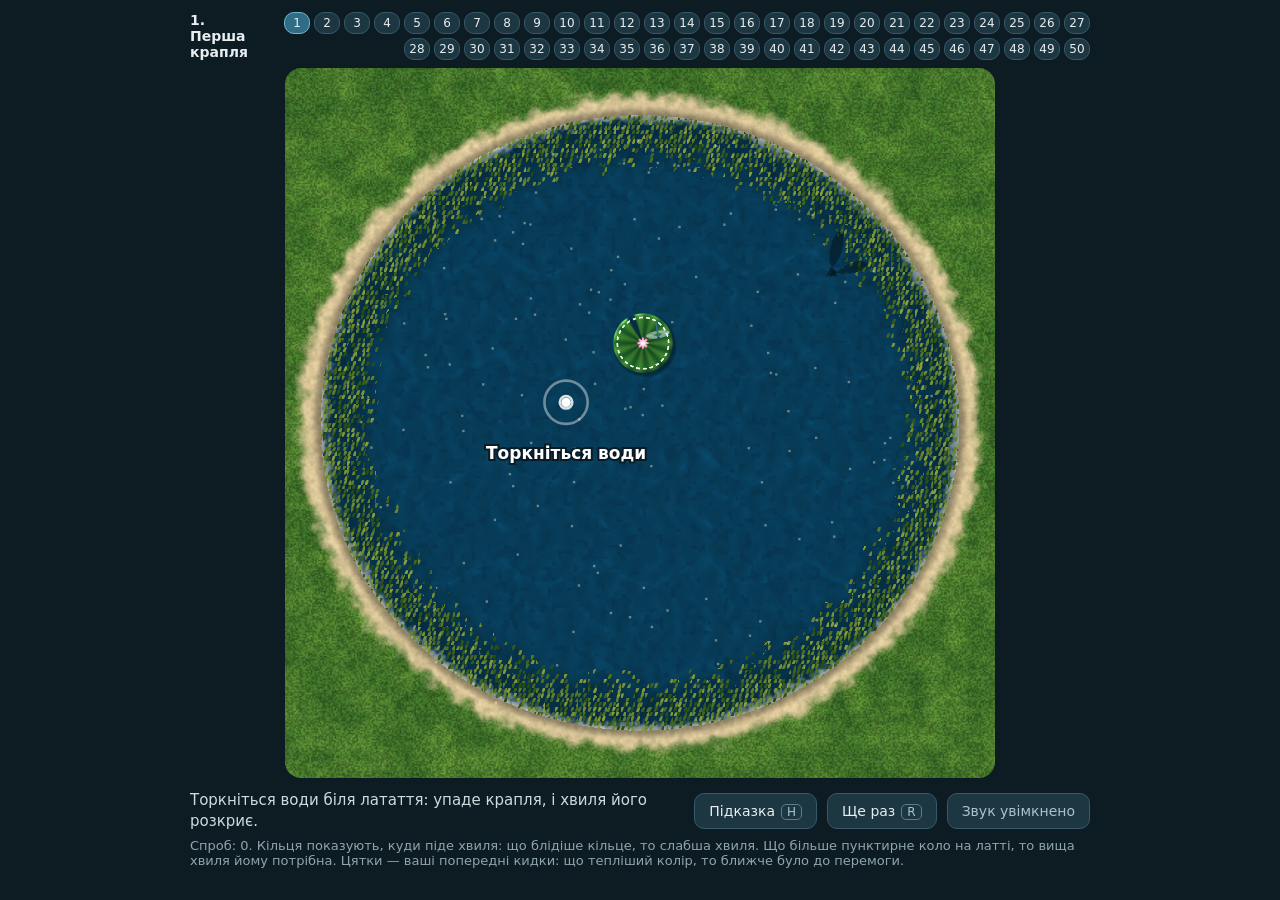
==== commit 4aa79333: "Shooting stars over the night ponds On the last ten levels a meteor crosses the sky every few second" ====
--- a/index.html
+++ b/index.html
@@ -67,7 +67,12 @@
 vec3 sunCol(){return mix(mix(vec3(1.,.97,.9),vec3(1.,.66,.3),uFin),vec3(.62,.72,.92),uNight);}
 vec3 nightSky(vec3 d,vec3 L){float z=max(d.z,0.);vec3 c=mix(vec3(.05,.08,.16),vec3(.01,.02,.06),pow(z,.6));
 vec2 q=d.xy/(z+.15)*55.;vec2 cell=floor(q);float st=step(.972,hash(cell))*smoothstep(.42,0.,length(fract(q)-.5))*(.6+.4*sin(uT*2.+hash(cell+3.)*20.));c+=vec3(.9,.95,1.)*st*smoothstep(.02,.2,z);
-vec2 mw=d.xy/(z+.25);float bd=dot(mw,vec2(.6,.8))-.2,band=exp(-bd*bd*6.);c+=vec3(.16,.17,.24)*band*fbm(mw*3.)*smoothstep(.02,.3,z);float md=dot(d,L);c+=vec3(.9,.94,1.)*smoothstep(.9994,.9997,md)+vec3(.35,.45,.7)*pow(max(md,0.),60.)*.5;return c;}
+vec2 mw=d.xy/(z+.25);float bd=dot(mw,vec2(.6,.8))-.2,band=exp(-bd*bd*6.);c+=vec3(.16,.17,.24)*band*fbm(mw*3.)*smoothstep(.02,.3,z);
+// a meteor every few seconds: a bright head with a tail that grows, then the whole streak flares and fades in under a second; the water mirrors it too
+float mk=floor(uT/6.5),mp=fract(uT/6.5)/.13;if(mp<1.){vec2 fa=vec2(60.)-uCP.xy;vec2 ap=vec2(mod(atan(d.y,d.x)-atan(fa.y,fa.x)+3.1416,6.2832)-3.1416,asin(z)); // azimuth from where the camera looks, and elevation
+vec2 m0=vec2((hash(vec2(mk,1.7))-.5)*.9,.1+hash(vec2(mk,4.2))*.22),mv=normalize(vec2(hash(vec2(mk,8.1))-.5,-.45)),hd=m0+mv*mp*.22,ab=mv*.1*min(mp*3.,1.)+1e-5,tl=hd-ab;
+float hh=clamp(dot(ap-tl,ab)/dot(ab,ab),0.,1.);c+=vec3(.85,.92,1.)*smoothstep(.0045,0.,length(ap-tl-ab*hh))*hh*hh*sin(mp*3.1416)*1.8*smoothstep(.0,.04,z);}
+float md=dot(d,L);c+=vec3(.9,.94,1.)*smoothstep(.9994,.9997,md)+vec3(.35,.45,.7)*pow(max(md,0.),60.)*.5;return c;}
 vec3 sky(vec3 d,vec3 L){if(uNight>.5)return nightSky(d,L);float z=max(d.z,0.);
 vec3 day=mix(vec3(.8,.88,.97),vec3(.3,.55,.92),pow(z,.5)),eve=mix(vec3(1.,.6,.28),vec3(.26,.28,.55),pow(z,.42));
 vec3 c=mix(day,eve,uFin);
